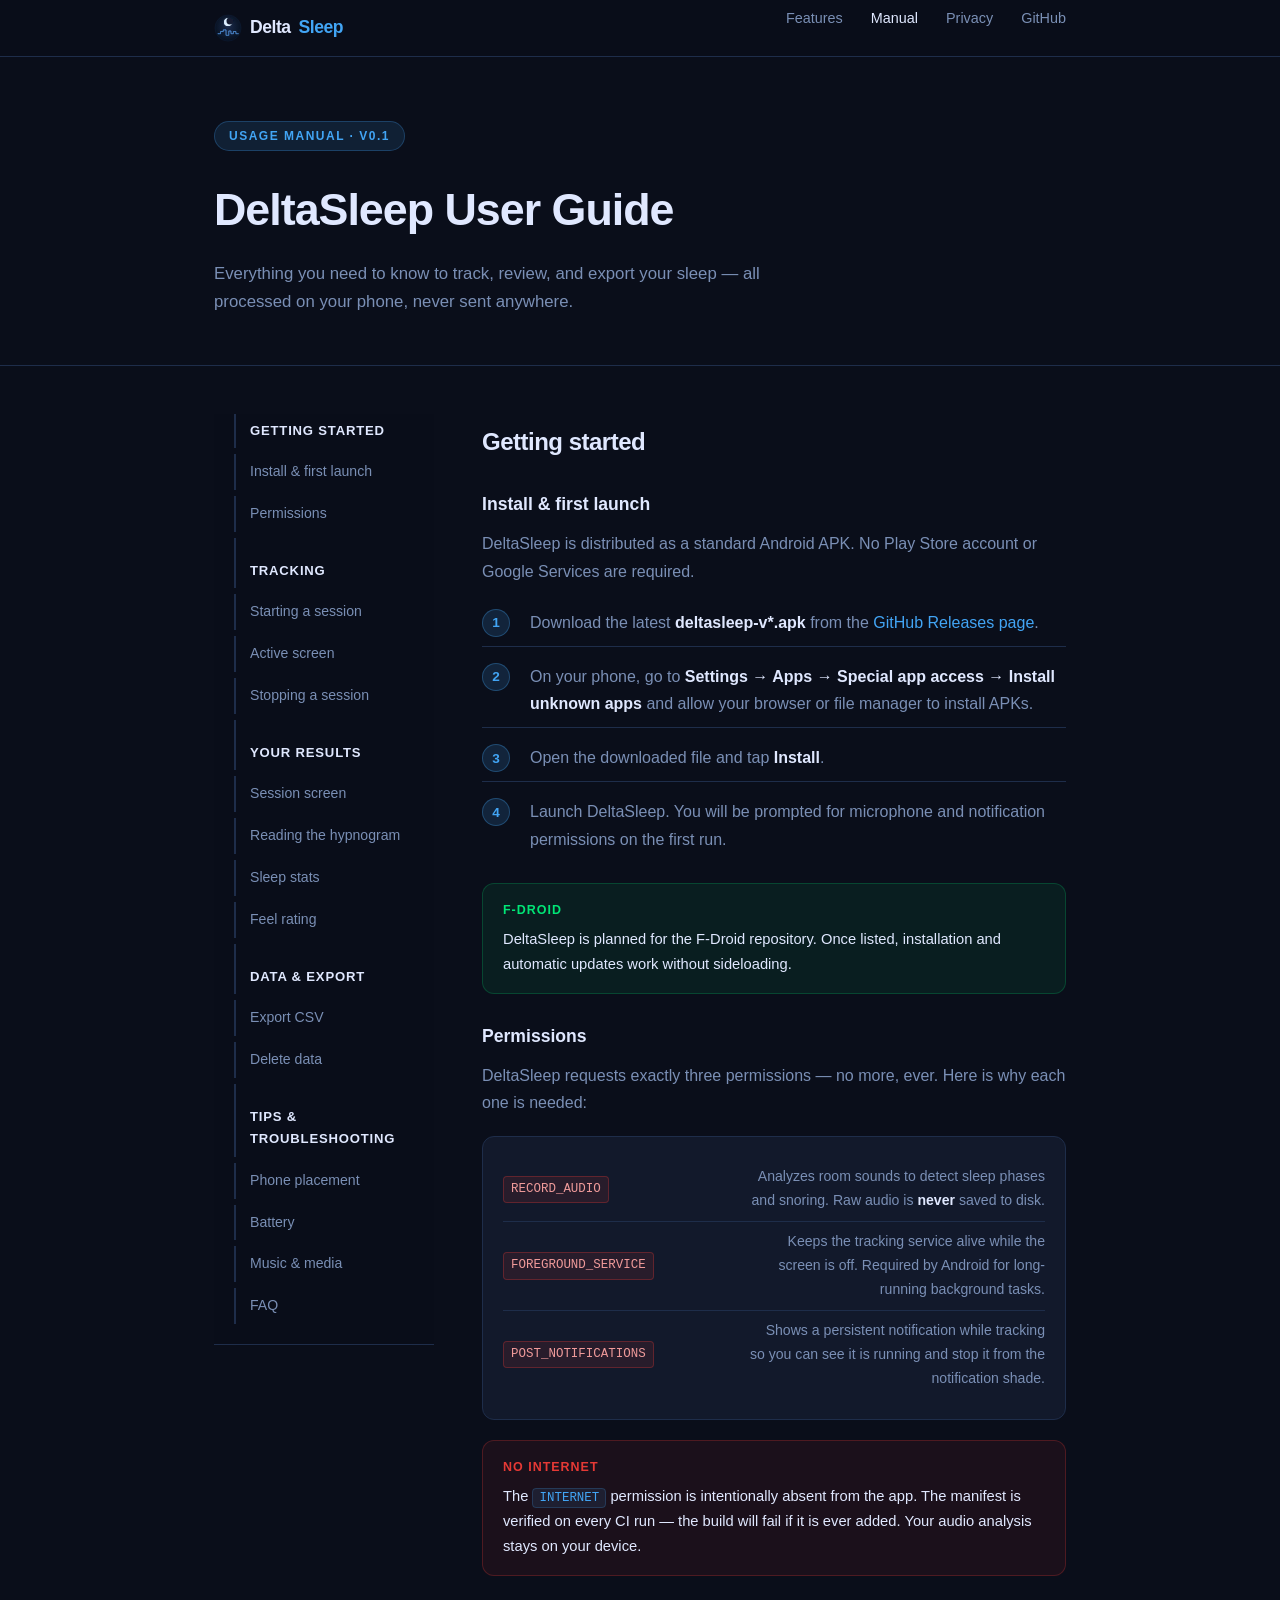
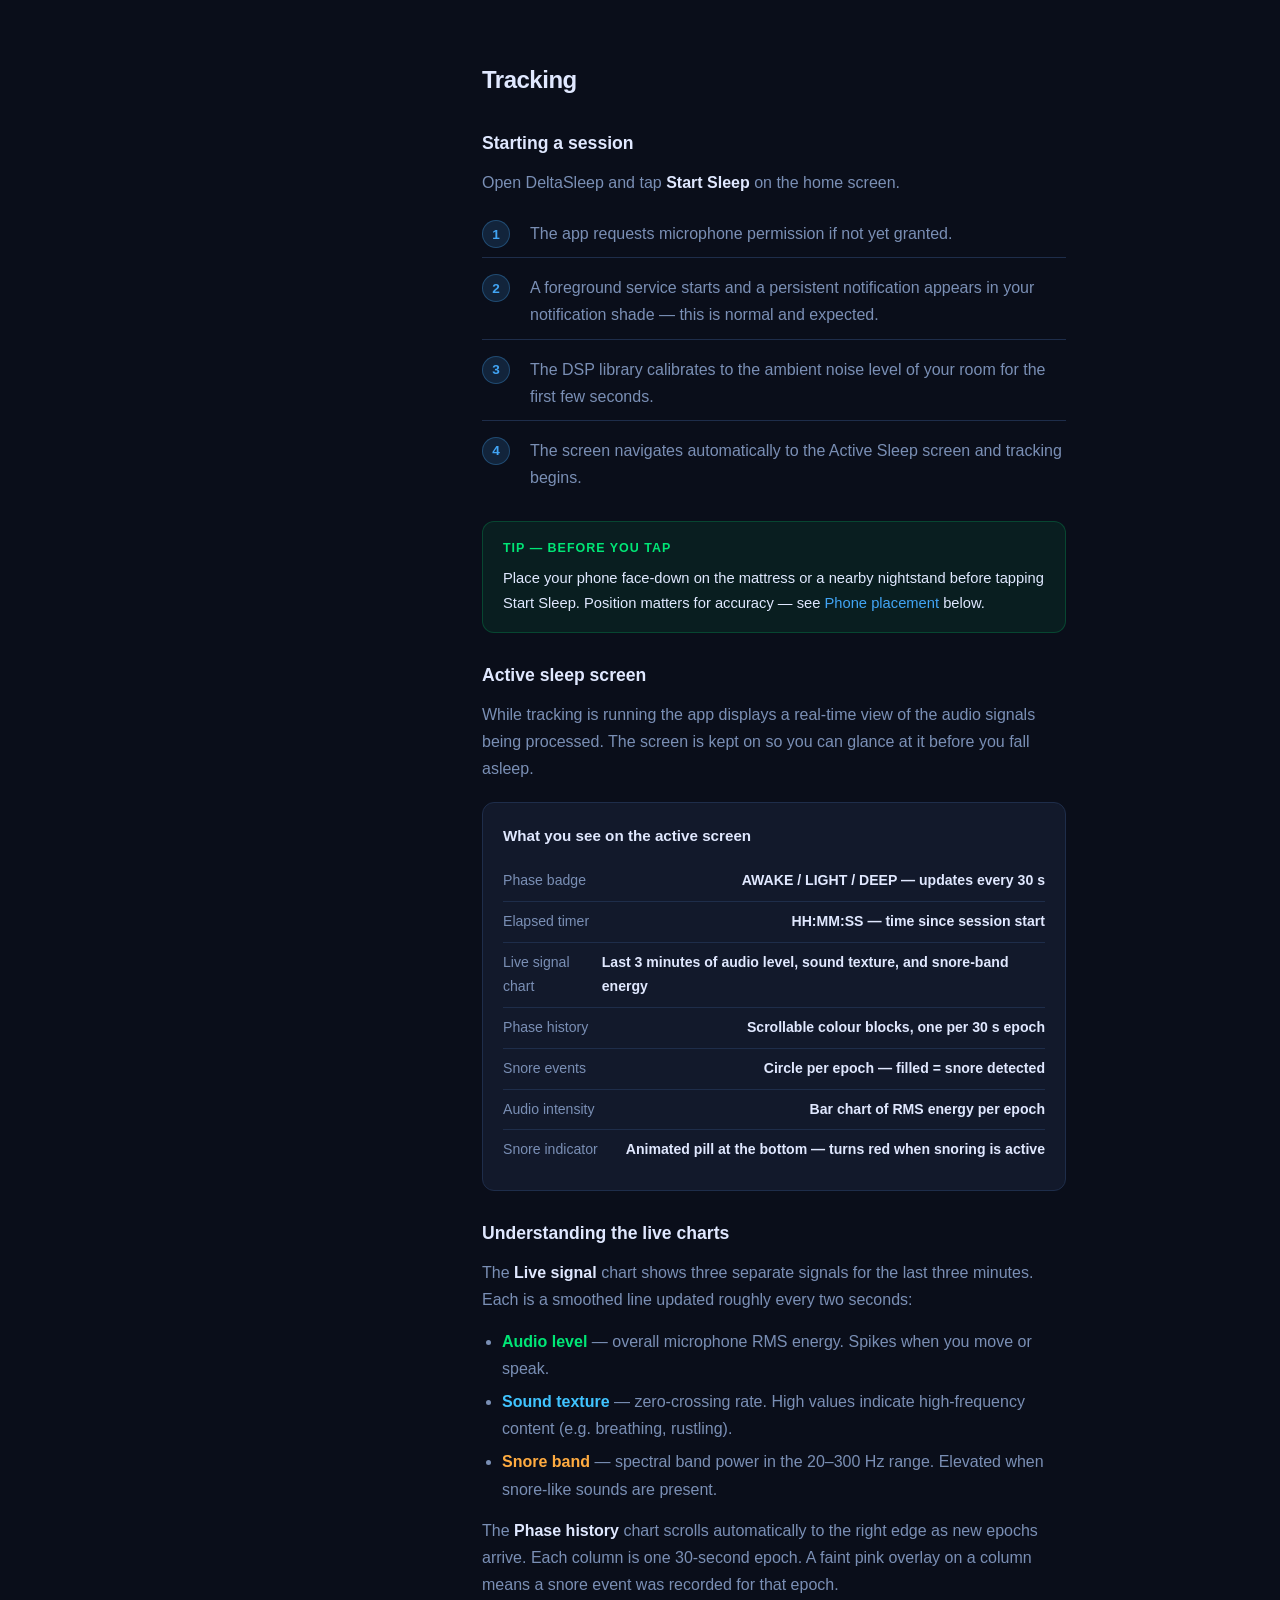
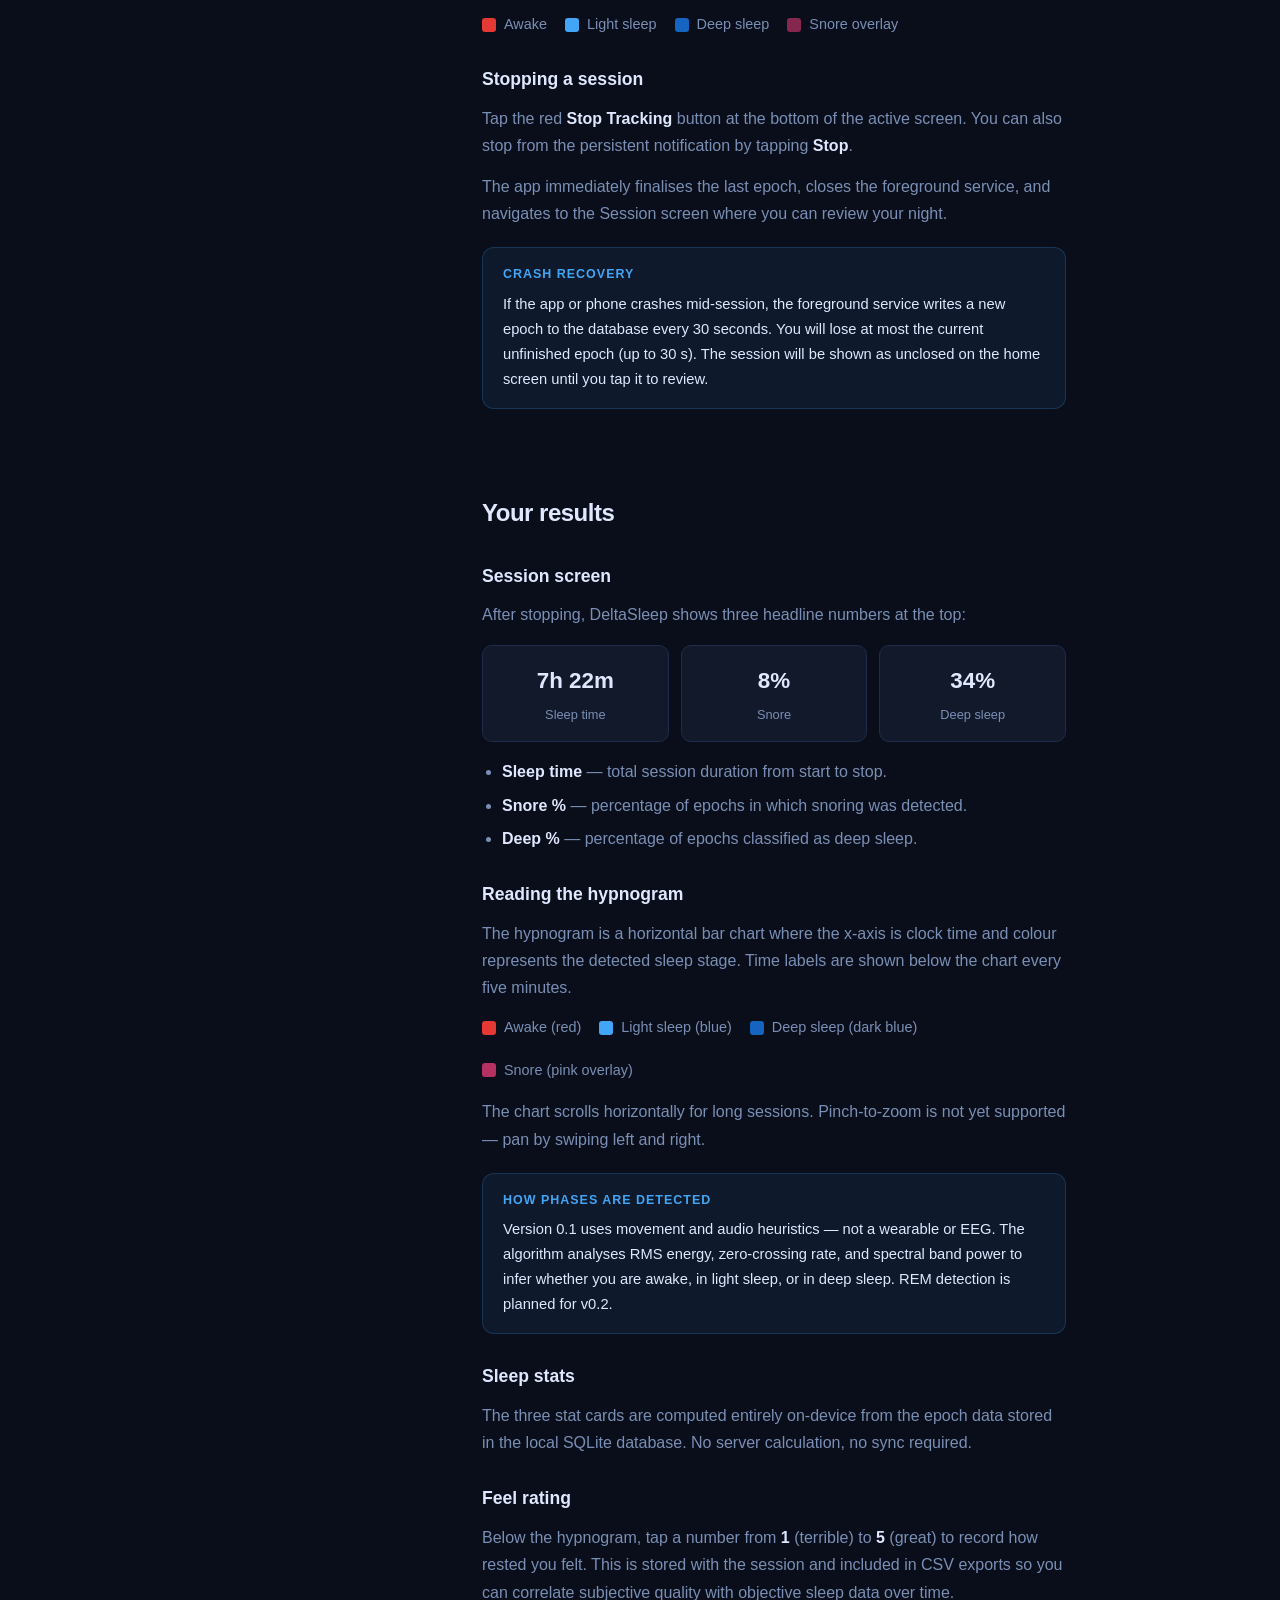
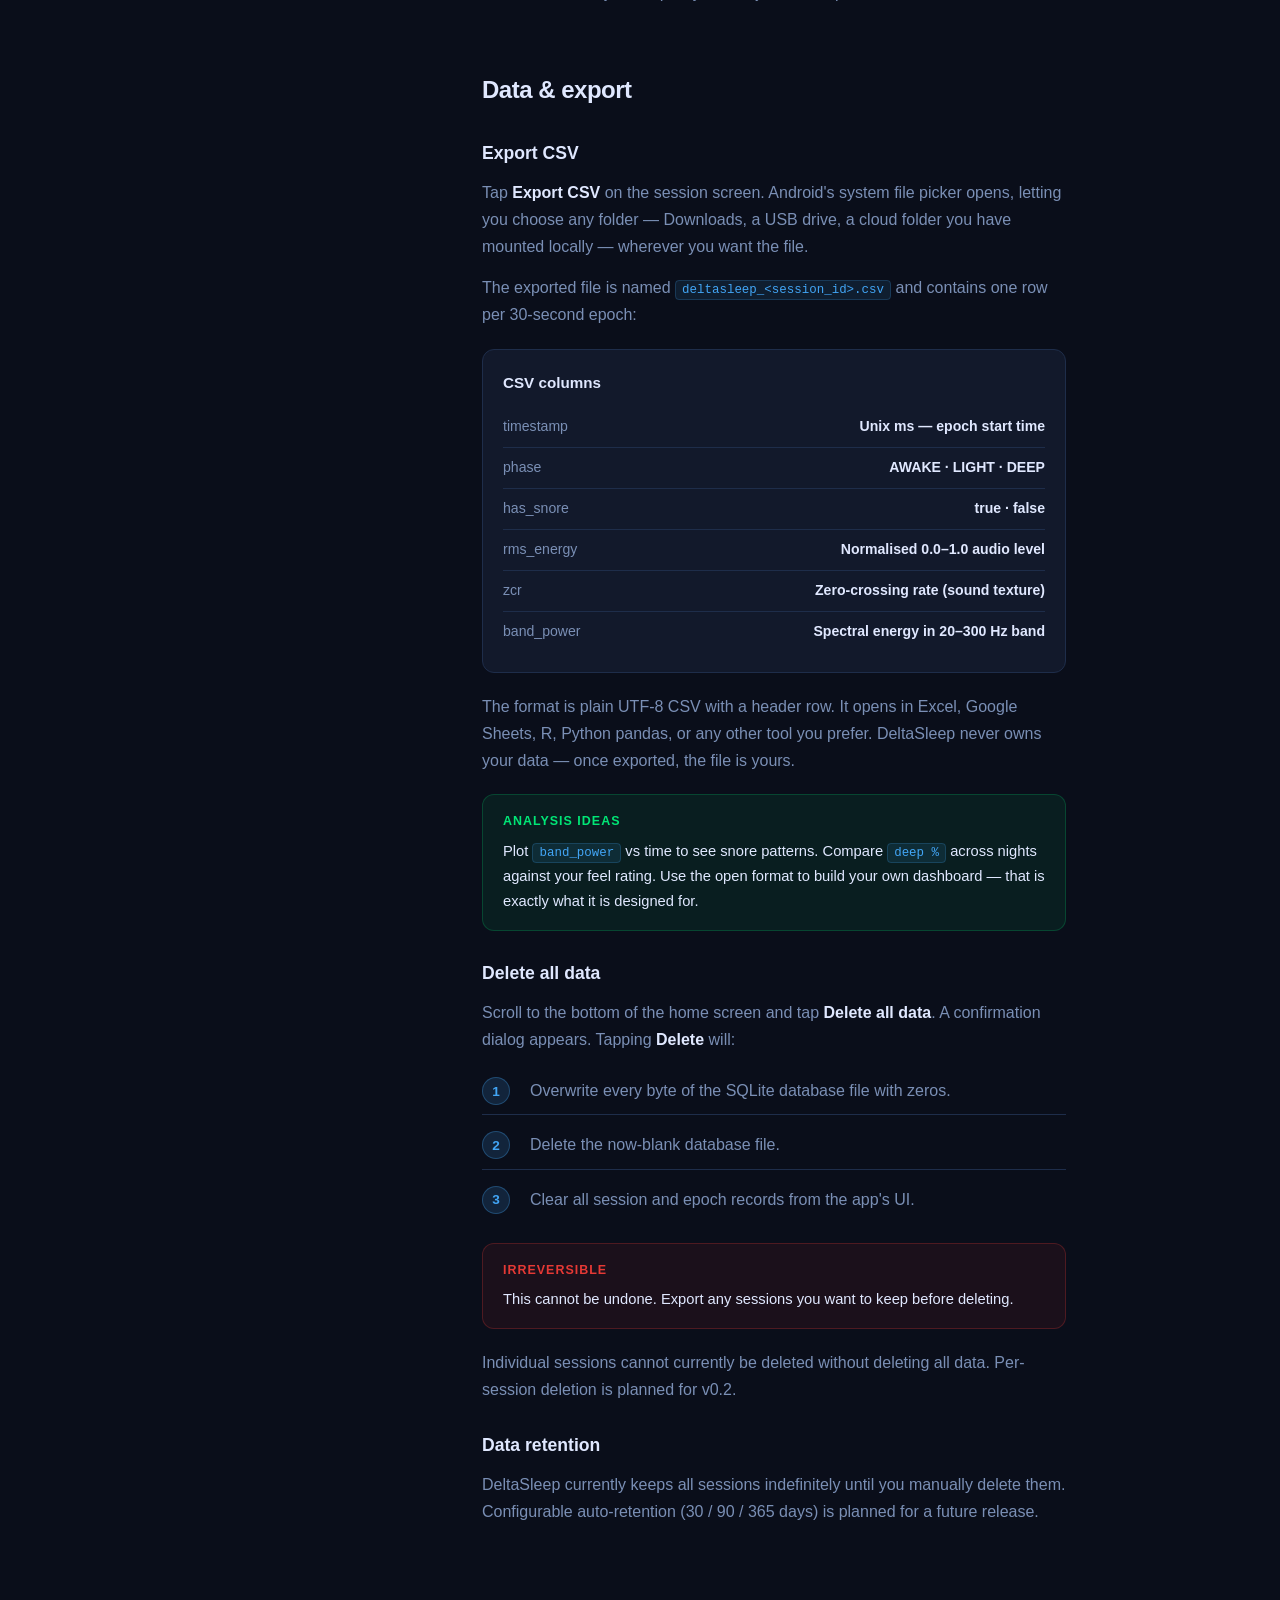
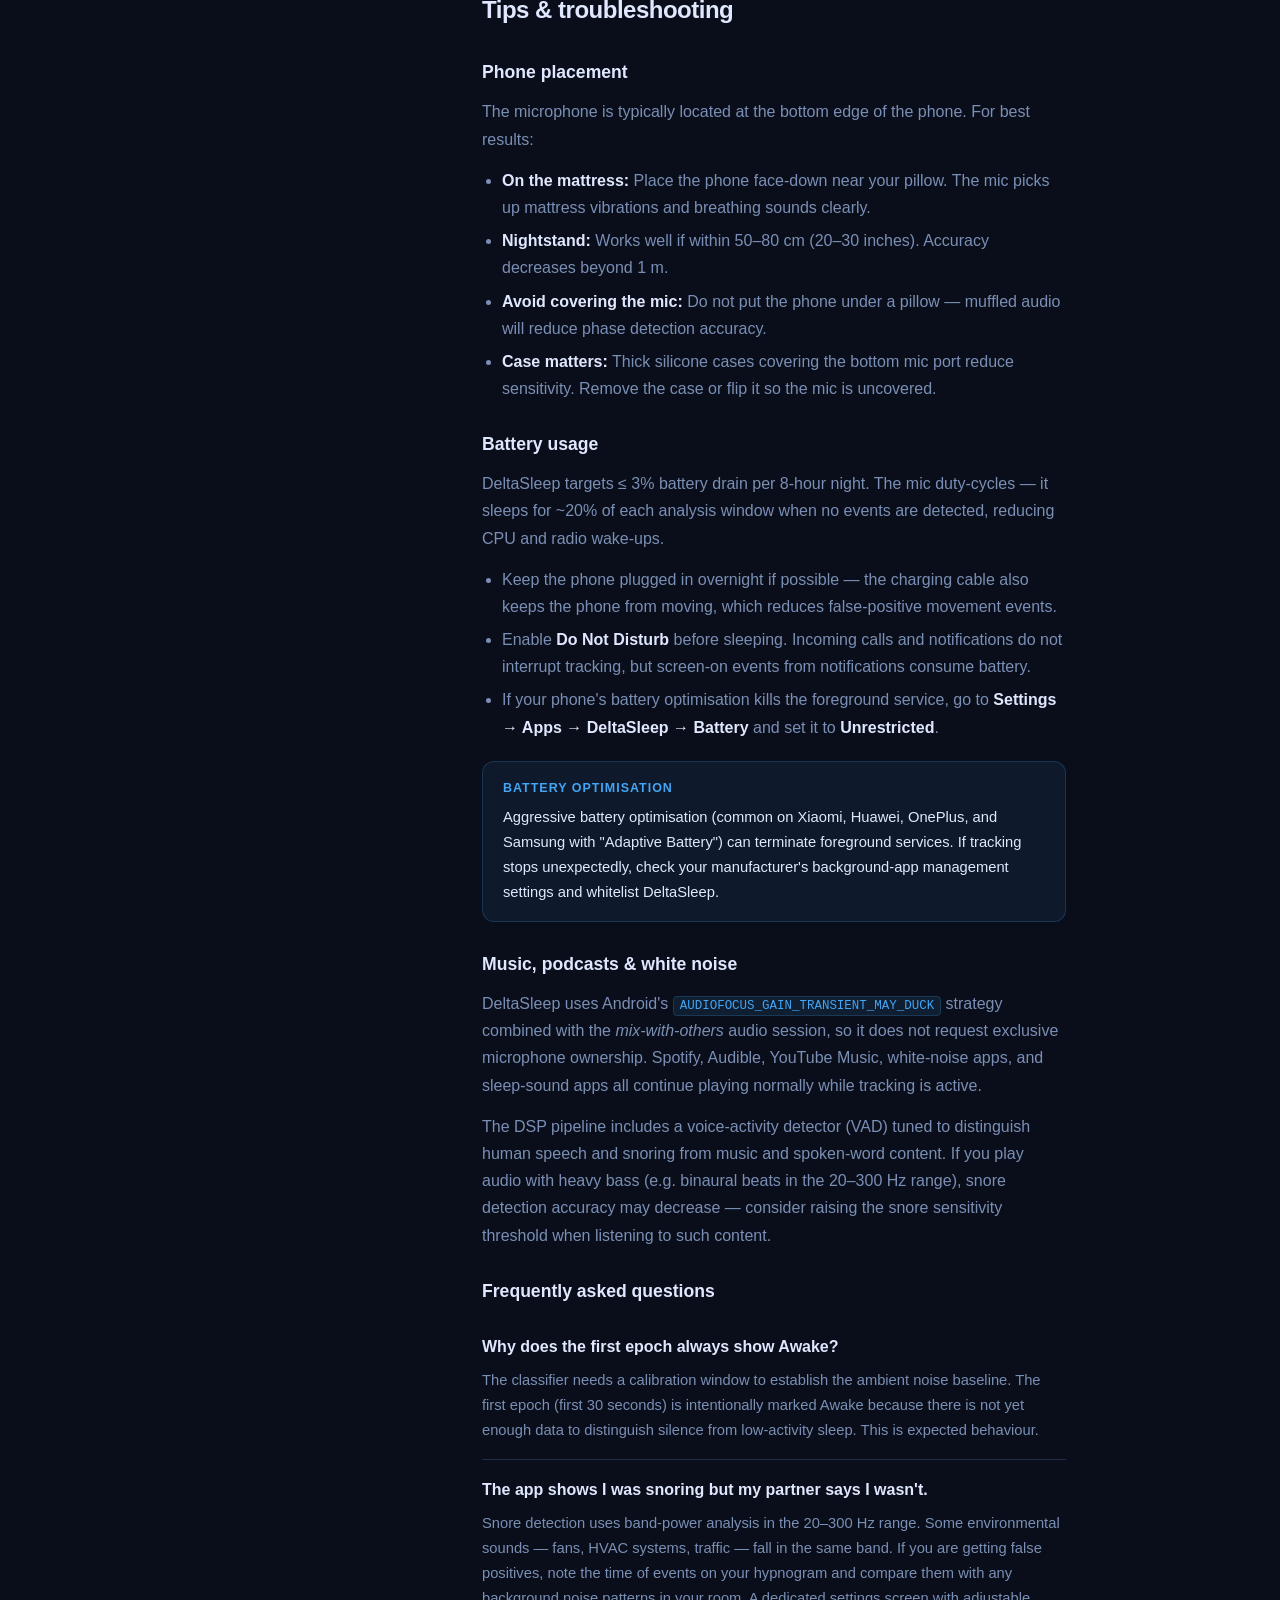
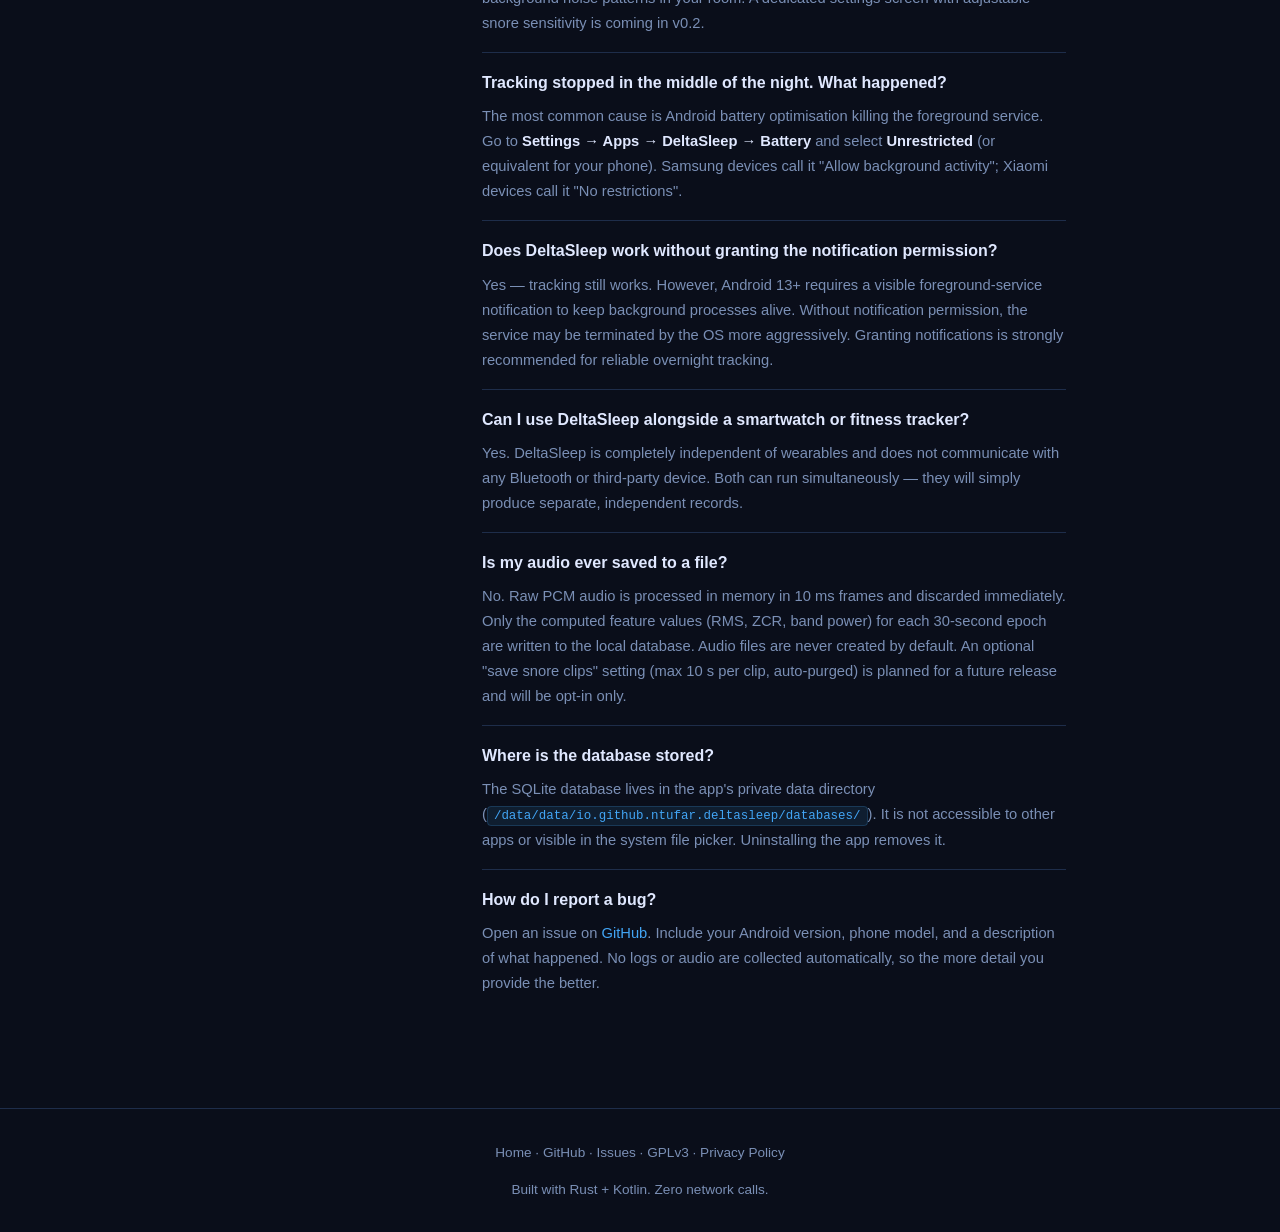
==== web/manual.html @ 489ef27c "chore: bump to v0.1.9 Adds in-app Help screen and web usage manual; also promotes the AGP 16 KB alig" ====
<!DOCTYPE html>
<html lang="en">
<head>
  <meta charset="UTF-8" />
  <meta name="viewport" content="width=device-width, initial-scale=1.0" />
  <meta name="description" content="DeltaSleep usage manual — complete guide to sleep tracking, snore detection, charts, CSV export, and privacy." />
  <title>DeltaSleep — Usage Manual</title>
  <link rel="icon" type="image/svg+xml" href="favicon.svg" />
  <link rel="alternate icon" type="image/png" href="favicon-32.png" sizes="32x32" />
  <link rel="apple-touch-icon" href="apple-touch-icon.png" />
  <style>
    :root {
      --bg:       #0a0e1a;
      --surface:  #12192b;
      --border:   #1e2d4a;
      --primary:  #42a5f5;
      --deep:     #1565c0;
      --awake:    #e53935;
      --rem:      #ab47bc;
      --text:     #e0e8ff;
      --muted:    #7a8fb5;
      --radius:   12px;
    }

    *, *::before, *::after { box-sizing: border-box; margin: 0; padding: 0; }

    body {
      font-family: -apple-system, BlinkMacSystemFont, "Segoe UI", Roboto, sans-serif;
      background: var(--bg);
      color: var(--text);
      line-height: 1.7;
    }

    a { color: var(--primary); text-decoration: none; }
    a:hover { text-decoration: underline; }

    .container { max-width: 900px; margin: 0 auto; padding: 0 24px; }

    /* ── Nav ── */
    nav {
      position: sticky; top: 0; z-index: 10;
      background: rgba(10, 14, 26, 0.88);
      backdrop-filter: blur(12px);
      border-bottom: 1px solid var(--border);
    }
    nav .inner {
      max-width: 900px; margin: 0 auto; padding: 0 24px;
      display: flex; align-items: center; justify-content: space-between;
      height: 56px;
    }
    nav .logo { font-weight: 700; font-size: 1.1rem; color: var(--text); letter-spacing: -.5px; display: flex; align-items: center; gap: 8px; }
    nav .logo img { width: 28px; height: 28px; border-radius: 6px; }
    nav .logo span { color: var(--primary); }
    nav ul { list-style: none; display: flex; gap: 28px; }
    nav ul a { color: var(--muted); font-size: 0.9rem; }
    nav ul a:hover { color: var(--text); text-decoration: none; }

    /* ── Page header ── */
    .page-header {
      padding: 64px 0 48px;
      border-bottom: 1px solid var(--border);
    }
    .page-header .eyebrow {
      display: inline-block;
      font-size: 0.75rem; font-weight: 600; letter-spacing: 1.5px;
      text-transform: uppercase; color: var(--primary);
      background: rgba(66, 165, 245, 0.12);
      border: 1px solid rgba(66, 165, 245, 0.25);
      border-radius: 99px; padding: 4px 14px; margin-bottom: 20px;
    }
    .page-header h1 { font-size: clamp(1.8rem, 5vw, 2.8rem); font-weight: 800; letter-spacing: -1px; margin-bottom: 12px; }
    .page-header p { color: var(--muted); font-size: 1.05rem; max-width: 560px; }

    /* ── Two-column layout ── */
    .layout {
      display: grid;
      grid-template-columns: 220px 1fr;
      gap: 48px;
      padding: 48px 0 96px;
      align-items: start;
    }
    @media (max-width: 720px) {
      .layout { grid-template-columns: 1fr; }
      .sidebar { display: none; }
    }

    /* ── Sidebar TOC ── */
    .sidebar {
      position: sticky; top: 72px;
    }
    .sidebar nav ul { flex-direction: column; gap: 0; }
    .sidebar nav ul li { border-left: 2px solid var(--border); }
    .sidebar nav ul li a {
      display: block; padding: 6px 14px;
      color: var(--muted); font-size: 0.88rem;
      transition: color .15s, border-color .15s;
    }
    .sidebar nav ul li a:hover { color: var(--text); text-decoration: none; }
    .sidebar nav ul li.section-header > a { font-weight: 600; color: var(--text); font-size: 0.82rem; text-transform: uppercase; letter-spacing: .8px; margin-top: 16px; }
    .sidebar nav ul li.section-header:first-child > a { margin-top: 0; }

    /* ── Article ── */
    article section { padding: 0 0 56px; }
    article section:last-child { padding-bottom: 0; }

    h2 {
      font-size: 1.5rem; font-weight: 800; letter-spacing: -.5px;
      margin-bottom: 16px;
      padding-top: 8px;
      display: flex; align-items: center; gap: 10px;
    }
    h2 .anchor { color: var(--muted); font-size: 1rem; font-weight: 400; }

    h3 {
      font-size: 1.1rem; font-weight: 700;
      margin-top: 28px; margin-bottom: 10px;
      color: var(--text);
    }

    p { color: var(--muted); margin-bottom: 14px; }
    p:last-child { margin-bottom: 0; }

    strong { color: var(--text); font-weight: 600; }

    ul, ol { color: var(--muted); padding-left: 20px; margin-bottom: 14px; }
    li { margin-bottom: 6px; }
    li strong { color: var(--text); }

    /* ── Callout boxes ── */
    .callout {
      border-radius: var(--radius); padding: 16px 20px;
      margin: 20px 0; font-size: 0.92rem;
    }
    .callout-info { background: rgba(66,165,245,.08); border: 1px solid rgba(66,165,245,.2); }
    .callout-tip  { background: rgba(0,230,118,.08);  border: 1px solid rgba(0,230,118,.2); }
    .callout-warn { background: rgba(229,57,53,.08);  border: 1px solid rgba(229,57,53,.25); }
    .callout-label { font-weight: 700; font-size: 0.78rem; letter-spacing: 1px; text-transform: uppercase; margin-bottom: 6px; }
    .callout-info  .callout-label { color: var(--primary); }
    .callout-tip   .callout-label { color: #00e676; }
    .callout-warn  .callout-label { color: var(--awake); }

    /* ── Screen mock ── */
    .screen-mock {
      background: var(--surface);
      border: 1px solid var(--border);
      border-radius: var(--radius);
      padding: 20px;
      margin: 20px 0;
      font-size: 0.88rem;
    }
    .screen-mock .screen-title { font-weight: 700; color: var(--text); margin-bottom: 12px; font-size: 0.95rem; }
    .screen-mock .row { display: flex; justify-content: space-between; align-items: center; padding: 8px 0; border-bottom: 1px solid var(--border); }
    .screen-mock .row:last-child { border-bottom: none; }
    .screen-mock .label { color: var(--muted); }
    .screen-mock .value { color: var(--text); font-weight: 600; }

    /* ── Color legend ── */
    .phase-legend { display: flex; gap: 18px; flex-wrap: wrap; margin: 12px 0; }
    .phase-item { display: flex; align-items: center; gap: 8px; font-size: 0.9rem; color: var(--muted); }
    .phase-dot { width: 14px; height: 14px; border-radius: 3px; flex-shrink: 0; }

    /* ── Step list ── */
    .steps { list-style: none; padding: 0; counter-reset: step; }
    .steps li { counter-increment: step; padding: 10px 0 10px 48px; position: relative; border-bottom: 1px solid var(--border); color: var(--muted); }
    .steps li:last-child { border-bottom: none; }
    .steps li::before {
      content: counter(step);
      position: absolute; left: 0; top: 10px;
      width: 28px; height: 28px; border-radius: 50%;
      background: rgba(66,165,245,.15); border: 1px solid rgba(66,165,245,.3);
      color: var(--primary); font-weight: 700; font-size: 0.85rem;
      display: flex; align-items: center; justify-content: center;
    }

    /* ── Permission badge ── */
    .perm-badge {
      display: inline-block;
      font-family: ui-monospace, "Cascadia Code", monospace;
      font-size: 0.78rem;
      background: rgba(229,57,53,.1); border: 1px solid rgba(229,57,53,.3);
      color: #ef9a9a; border-radius: 4px; padding: 2px 7px;
    }

    .code-pill {
      font-family: ui-monospace, "Cascadia Code", monospace;
      font-size: 0.78rem;
      background: rgba(66,165,245,.1); border: 1px solid rgba(66,165,245,.2);
      color: var(--primary); border-radius: 4px; padding: 2px 6px;
    }

    /* ── Stat cards ── */
    .stat-row { display: grid; grid-template-columns: repeat(3, 1fr); gap: 12px; margin: 16px 0; }
    @media (max-width: 500px) { .stat-row { grid-template-columns: 1fr; } }
    .stat-card {
      background: var(--surface); border: 1px solid var(--border); border-radius: 10px;
      padding: 16px; text-align: center;
    }
    .stat-card .sv { font-size: 1.4rem; font-weight: 800; color: var(--text); }
    .stat-card .sl { font-size: 0.8rem; color: var(--muted); margin-top: 4px; }

    /* ── FAQ ── */
    .faq-item { border-bottom: 1px solid var(--border); padding: 16px 0; }
    .faq-item:last-child { border-bottom: none; }
    .faq-q { font-weight: 700; color: var(--text); margin-bottom: 8px; }
    .faq-a { color: var(--muted); font-size: 0.92rem; }

    /* ── Footer ── */
    footer {
      border-top: 1px solid var(--border); padding: 32px 0;
      text-align: center; color: var(--muted); font-size: 0.85rem;
    }
    footer a { color: var(--muted); }
    footer a:hover { color: var(--text); }
  </style>
</head>
<body>

<!-- Nav -->
<nav>
  <div class="inner">
    <a href="index.html" class="logo"><img src="favicon.svg" alt="" aria-hidden="true" />Delta<span>Sleep</span></a>
    <ul>
      <li><a href="index.html#features">Features</a></li>
      <li><a href="manual.html" style="color:var(--text)">Manual</a></li>
      <li><a href="privacy.html">Privacy</a></li>
      <li><a href="https://github.com/ntufar/DeltaSleep">GitHub</a></li>
    </ul>
  </div>
</nav>

<!-- Page header -->
<div class="page-header">
  <div class="container">
    <div class="eyebrow">Usage Manual · v0.1</div>
    <h1>DeltaSleep User Guide</h1>
    <p>Everything you need to know to track, review, and export your sleep — all processed on your phone, never sent anywhere.</p>
  </div>
</div>

<div class="container">
  <div class="layout">

    <!-- Sidebar TOC -->
    <aside class="sidebar">
      <nav>
        <ul>
          <li class="section-header"><a href="#getting-started">Getting started</a></li>
          <li><a href="#install">Install &amp; first launch</a></li>
          <li><a href="#permissions">Permissions</a></li>
          <li class="section-header"><a href="#tracking">Tracking</a></li>
          <li><a href="#start-session">Starting a session</a></li>
          <li><a href="#active-screen">Active screen</a></li>
          <li><a href="#stop-session">Stopping a session</a></li>
          <li class="section-header"><a href="#results">Your results</a></li>
          <li><a href="#session-screen">Session screen</a></li>
          <li><a href="#hypnogram">Reading the hypnogram</a></li>
          <li><a href="#stats">Sleep stats</a></li>
          <li><a href="#feel-rating">Feel rating</a></li>
          <li class="section-header"><a href="#data">Data &amp; export</a></li>
          <li><a href="#export-csv">Export CSV</a></li>
          <li><a href="#delete-data">Delete data</a></li>
          <li class="section-header"><a href="#tips">Tips &amp; troubleshooting</a></li>
          <li><a href="#placement">Phone placement</a></li>
          <li><a href="#battery">Battery</a></li>
          <li><a href="#music">Music &amp; media</a></li>
          <li><a href="#faq">FAQ</a></li>
        </ul>
      </nav>
    </aside>

    <!-- Article -->
    <article>

      <!-- ── Getting Started ── -->
      <section id="getting-started">
        <h2>Getting started</h2>

        <h3 id="install">Install &amp; first launch</h3>
        <p>DeltaSleep is distributed as a standard Android APK. No Play Store account or Google Services are required.</p>
        <ol class="steps">
          <li>Download the latest <strong>deltasleep-v*.apk</strong> from the <a href="https://github.com/ntufar/DeltaSleep/releases">GitHub Releases page</a>.</li>
          <li>On your phone, go to <strong>Settings → Apps → Special app access → Install unknown apps</strong> and allow your browser or file manager to install APKs.</li>
          <li>Open the downloaded file and tap <strong>Install</strong>.</li>
          <li>Launch DeltaSleep. You will be prompted for microphone and notification permissions on the first run.</li>
        </ol>

        <div class="callout callout-tip">
          <div class="callout-label">F-Droid</div>
          DeltaSleep is planned for the F-Droid repository. Once listed, installation and automatic updates work without sideloading.
        </div>

        <h3 id="permissions">Permissions</h3>
        <p>DeltaSleep requests exactly three permissions — no more, ever. Here is why each one is needed:</p>

        <div class="screen-mock">
          <div class="row">
            <span class="label"><span class="perm-badge">RECORD_AUDIO</span></span>
            <span class="value" style="color:var(--muted);font-weight:400;max-width:55%;text-align:right">Analyzes room sounds to detect sleep phases and snoring. Raw audio is <strong>never</strong> saved to disk.</span>
          </div>
          <div class="row">
            <span class="label"><span class="perm-badge">FOREGROUND_SERVICE</span></span>
            <span class="value" style="color:var(--muted);font-weight:400;max-width:55%;text-align:right">Keeps the tracking service alive while the screen is off. Required by Android for long-running background tasks.</span>
          </div>
          <div class="row">
            <span class="label"><span class="perm-badge">POST_NOTIFICATIONS</span></span>
            <span class="value" style="color:var(--muted);font-weight:400;max-width:55%;text-align:right">Shows a persistent notification while tracking so you can see it is running and stop it from the notification shade.</span>
          </div>
        </div>

        <div class="callout callout-warn">
          <div class="callout-label">No Internet</div>
          The <code class="code-pill">INTERNET</code> permission is intentionally absent from the app. The manifest is verified on every CI run — the build will fail if it is ever added. Your audio analysis stays on your device.
        </div>
      </section>

      <!-- ── Tracking ── -->
      <section id="tracking">
        <h2>Tracking</h2>

        <h3 id="start-session">Starting a session</h3>
        <p>Open DeltaSleep and tap <strong>Start Sleep</strong> on the home screen.</p>
        <ol class="steps">
          <li>The app requests microphone permission if not yet granted.</li>
          <li>A foreground service starts and a persistent notification appears in your notification shade — this is normal and expected.</li>
          <li>The DSP library calibrates to the ambient noise level of your room for the first few seconds.</li>
          <li>The screen navigates automatically to the Active Sleep screen and tracking begins.</li>
        </ol>

        <div class="callout callout-tip">
          <div class="callout-label">Tip — before you tap</div>
          Place your phone face-down on the mattress or a nearby nightstand before tapping Start Sleep. Position matters for accuracy — see <a href="#placement">Phone placement</a> below.
        </div>

        <h3 id="active-screen">Active sleep screen</h3>
        <p>While tracking is running the app displays a real-time view of the audio signals being processed. The screen is kept on so you can glance at it before you fall asleep.</p>

        <div class="screen-mock">
          <div class="screen-title">What you see on the active screen</div>
          <div class="row"><span class="label">Phase badge</span><span class="value">AWAKE / LIGHT / DEEP — updates every 30 s</span></div>
          <div class="row"><span class="label">Elapsed timer</span><span class="value">HH:MM:SS — time since session start</span></div>
          <div class="row"><span class="label">Live signal chart</span><span class="value">Last 3 minutes of audio level, sound texture, and snore-band energy</span></div>
          <div class="row"><span class="label">Phase history</span><span class="value">Scrollable colour blocks, one per 30 s epoch</span></div>
          <div class="row"><span class="label">Snore events</span><span class="value">Circle per epoch — filled = snore detected</span></div>
          <div class="row"><span class="label">Audio intensity</span><span class="value">Bar chart of RMS energy per epoch</span></div>
          <div class="row"><span class="label">Snore indicator</span><span class="value">Animated pill at the bottom — turns red when snoring is active</span></div>
        </div>

        <h3>Understanding the live charts</h3>

        <p>The <strong>Live signal</strong> chart shows three separate signals for the last three minutes. Each is a smoothed line updated roughly every two seconds:</p>
        <ul>
          <li><strong style="color:#00e676">Audio level</strong> — overall microphone RMS energy. Spikes when you move or speak.</li>
          <li><strong style="color:#40c4ff">Sound texture</strong> — zero-crossing rate. High values indicate high-frequency content (e.g. breathing, rustling).</li>
          <li><strong style="color:#ffab40">Snore band</strong> — spectral band power in the 20–300 Hz range. Elevated when snore-like sounds are present.</li>
        </ul>

        <p>The <strong>Phase history</strong> chart scrolls automatically to the right edge as new epochs arrive. Each column is one 30-second epoch. A faint pink overlay on a column means a snore event was recorded for that epoch.</p>

        <div class="phase-legend">
          <div class="phase-item"><div class="phase-dot" style="background:#e53935"></div> Awake</div>
          <div class="phase-item"><div class="phase-dot" style="background:#42a5f5"></div> Light sleep</div>
          <div class="phase-item"><div class="phase-dot" style="background:#1565c0"></div> Deep sleep</div>
          <div class="phase-item"><div class="phase-dot" style="background:rgba(255,64,129,.5)"></div> Snore overlay</div>
        </div>

        <h3 id="stop-session">Stopping a session</h3>
        <p>Tap the red <strong>Stop Tracking</strong> button at the bottom of the active screen. You can also stop from the persistent notification by tapping <strong>Stop</strong>.</p>
        <p>The app immediately finalises the last epoch, closes the foreground service, and navigates to the Session screen where you can review your night.</p>

        <div class="callout callout-info">
          <div class="callout-label">Crash recovery</div>
          If the app or phone crashes mid-session, the foreground service writes a new epoch to the database every 30 seconds. You will lose at most the current unfinished epoch (up to 30 s). The session will be shown as unclosed on the home screen until you tap it to review.
        </div>
      </section>

      <!-- ── Results ── -->
      <section id="results">
        <h2>Your results</h2>

        <h3 id="session-screen">Session screen</h3>
        <p>After stopping, DeltaSleep shows three headline numbers at the top:</p>

        <div class="stat-row">
          <div class="stat-card"><div class="sv">7h 22m</div><div class="sl">Sleep time</div></div>
          <div class="stat-card"><div class="sv">8%</div><div class="sl">Snore</div></div>
          <div class="stat-card"><div class="sv">34%</div><div class="sl">Deep sleep</div></div>
        </div>

        <ul>
          <li><strong>Sleep time</strong> — total session duration from start to stop.</li>
          <li><strong>Snore %</strong> — percentage of epochs in which snoring was detected.</li>
          <li><strong>Deep %</strong> — percentage of epochs classified as deep sleep.</li>
        </ul>

        <h3 id="hypnogram">Reading the hypnogram</h3>
        <p>The hypnogram is a horizontal bar chart where the x-axis is clock time and colour represents the detected sleep stage. Time labels are shown below the chart every five minutes.</p>

        <div class="phase-legend" style="margin-bottom:16px">
          <div class="phase-item"><div class="phase-dot" style="background:#e53935"></div> Awake (red)</div>
          <div class="phase-item"><div class="phase-dot" style="background:#42a5f5"></div> Light sleep (blue)</div>
          <div class="phase-item"><div class="phase-dot" style="background:#1565c0"></div> Deep sleep (dark blue)</div>
          <div class="phase-item"><div class="phase-dot" style="background:rgba(255,64,129,.7)"></div> Snore (pink overlay)</div>
        </div>

        <p>The chart scrolls horizontally for long sessions. Pinch-to-zoom is not yet supported — pan by swiping left and right.</p>

        <div class="callout callout-info">
          <div class="callout-label">How phases are detected</div>
          Version 0.1 uses movement and audio heuristics — not a wearable or EEG. The algorithm analyses RMS energy, zero-crossing rate, and spectral band power to infer whether you are awake, in light sleep, or in deep sleep. REM detection is planned for v0.2.
        </div>

        <h3 id="stats">Sleep stats</h3>
        <p>The three stat cards are computed entirely on-device from the epoch data stored in the local SQLite database. No server calculation, no sync required.</p>

        <h3 id="feel-rating">Feel rating</h3>
        <p>Below the hypnogram, tap a number from <strong>1</strong> (terrible) to <strong>5</strong> (great) to record how rested you felt. This is stored with the session and included in CSV exports so you can correlate subjective quality with objective sleep data over time.</p>
      </section>

      <!-- ── Data & Export ── -->
      <section id="data">
        <h2>Data &amp; export</h2>

        <h3 id="export-csv">Export CSV</h3>
        <p>Tap <strong>Export CSV</strong> on the session screen. Android's system file picker opens, letting you choose any folder — Downloads, a USB drive, a cloud folder you have mounted locally — wherever you want the file.</p>

        <p>The exported file is named <code class="code-pill">deltasleep_&lt;session_id&gt;.csv</code> and contains one row per 30-second epoch:</p>

        <div class="screen-mock">
          <div class="screen-title">CSV columns</div>
          <div class="row"><span class="label">timestamp</span><span class="value">Unix ms — epoch start time</span></div>
          <div class="row"><span class="label">phase</span><span class="value">AWAKE · LIGHT · DEEP</span></div>
          <div class="row"><span class="label">has_snore</span><span class="value">true · false</span></div>
          <div class="row"><span class="label">rms_energy</span><span class="value">Normalised 0.0–1.0 audio level</span></div>
          <div class="row"><span class="label">zcr</span><span class="value">Zero-crossing rate (sound texture)</span></div>
          <div class="row"><span class="label">band_power</span><span class="value">Spectral energy in 20–300 Hz band</span></div>
        </div>

        <p>The format is plain UTF-8 CSV with a header row. It opens in Excel, Google Sheets, R, Python pandas, or any other tool you prefer. DeltaSleep never owns your data — once exported, the file is yours.</p>

        <div class="callout callout-tip">
          <div class="callout-label">Analysis ideas</div>
          Plot <code class="code-pill">band_power</code> vs time to see snore patterns. Compare <code class="code-pill">deep %</code> across nights against your feel rating. Use the open format to build your own dashboard — that is exactly what it is designed for.
        </div>

        <h3 id="delete-data">Delete all data</h3>
        <p>Scroll to the bottom of the home screen and tap <strong>Delete all data</strong>. A confirmation dialog appears. Tapping <strong>Delete</strong> will:</p>
        <ol class="steps">
          <li>Overwrite every byte of the SQLite database file with zeros.</li>
          <li>Delete the now-blank database file.</li>
          <li>Clear all session and epoch records from the app's UI.</li>
        </ol>
        <div class="callout callout-warn">
          <div class="callout-label">Irreversible</div>
          This cannot be undone. Export any sessions you want to keep before deleting.
        </div>

        <p>Individual sessions cannot currently be deleted without deleting all data. Per-session deletion is planned for v0.2.</p>

        <h3>Data retention</h3>
        <p>DeltaSleep currently keeps all sessions indefinitely until you manually delete them. Configurable auto-retention (30 / 90 / 365 days) is planned for a future release.</p>
      </section>

      <!-- ── Tips & Troubleshooting ── -->
      <section id="tips">
        <h2>Tips &amp; troubleshooting</h2>

        <h3 id="placement">Phone placement</h3>
        <p>The microphone is typically located at the bottom edge of the phone. For best results:</p>
        <ul>
          <li><strong>On the mattress:</strong> Place the phone face-down near your pillow. The mic picks up mattress vibrations and breathing sounds clearly.</li>
          <li><strong>Nightstand:</strong> Works well if within 50–80 cm (20–30 inches). Accuracy decreases beyond 1 m.</li>
          <li><strong>Avoid covering the mic:</strong> Do not put the phone under a pillow — muffled audio will reduce phase detection accuracy.</li>
          <li><strong>Case matters:</strong> Thick silicone cases covering the bottom mic port reduce sensitivity. Remove the case or flip it so the mic is uncovered.</li>
        </ul>

        <h3 id="battery">Battery usage</h3>
        <p>DeltaSleep targets ≤ 3% battery drain per 8-hour night. The mic duty-cycles — it sleeps for ~20% of each analysis window when no events are detected, reducing CPU and radio wake-ups.</p>
        <ul>
          <li>Keep the phone plugged in overnight if possible — the charging cable also keeps the phone from moving, which reduces false-positive movement events.</li>
          <li>Enable <strong>Do Not Disturb</strong> before sleeping. Incoming calls and notifications do not interrupt tracking, but screen-on events from notifications consume battery.</li>
          <li>If your phone's battery optimisation kills the foreground service, go to <strong>Settings → Apps → DeltaSleep → Battery</strong> and set it to <strong>Unrestricted</strong>.</li>
        </ul>

        <div class="callout callout-info">
          <div class="callout-label">Battery optimisation</div>
          Aggressive battery optimisation (common on Xiaomi, Huawei, OnePlus, and Samsung with "Adaptive Battery") can terminate foreground services. If tracking stops unexpectedly, check your manufacturer's background-app management settings and whitelist DeltaSleep.
        </div>

        <h3 id="music">Music, podcasts &amp; white noise</h3>
        <p>DeltaSleep uses Android's <code class="code-pill">AUDIOFOCUS_GAIN_TRANSIENT_MAY_DUCK</code> strategy combined with the <em>mix-with-others</em> audio session, so it does not request exclusive microphone ownership. Spotify, Audible, YouTube Music, white-noise apps, and sleep-sound apps all continue playing normally while tracking is active.</p>
        <p>The DSP pipeline includes a voice-activity detector (VAD) tuned to distinguish human speech and snoring from music and spoken-word content. If you play audio with heavy bass (e.g. binaural beats in the 20–300 Hz range), snore detection accuracy may decrease — consider raising the snore sensitivity threshold when listening to such content.</p>

        <h3 id="faq">Frequently asked questions</h3>

        <div class="faq-item">
          <div class="faq-q">Why does the first epoch always show Awake?</div>
          <div class="faq-a">The classifier needs a calibration window to establish the ambient noise baseline. The first epoch (first 30 seconds) is intentionally marked Awake because there is not yet enough data to distinguish silence from low-activity sleep. This is expected behaviour.</div>
        </div>

        <div class="faq-item">
          <div class="faq-q">The app shows I was snoring but my partner says I wasn't.</div>
          <div class="faq-a">Snore detection uses band-power analysis in the 20–300 Hz range. Some environmental sounds — fans, HVAC systems, traffic — fall in the same band. If you are getting false positives, note the time of events on your hypnogram and compare them with any background noise patterns in your room. A dedicated settings screen with adjustable snore sensitivity is coming in v0.2.</div>
        </div>

        <div class="faq-item">
          <div class="faq-q">Tracking stopped in the middle of the night. What happened?</div>
          <div class="faq-a">The most common cause is Android battery optimisation killing the foreground service. Go to <strong>Settings → Apps → DeltaSleep → Battery</strong> and select <strong>Unrestricted</strong> (or equivalent for your phone). Samsung devices call it "Allow background activity"; Xiaomi devices call it "No restrictions".</div>
        </div>

        <div class="faq-item">
          <div class="faq-q">Does DeltaSleep work without granting the notification permission?</div>
          <div class="faq-a">Yes — tracking still works. However, Android 13+ requires a visible foreground-service notification to keep background processes alive. Without notification permission, the service may be terminated by the OS more aggressively. Granting notifications is strongly recommended for reliable overnight tracking.</div>
        </div>

        <div class="faq-item">
          <div class="faq-q">Can I use DeltaSleep alongside a smartwatch or fitness tracker?</div>
          <div class="faq-a">Yes. DeltaSleep is completely independent of wearables and does not communicate with any Bluetooth or third-party device. Both can run simultaneously — they will simply produce separate, independent records.</div>
        </div>

        <div class="faq-item">
          <div class="faq-q">Is my audio ever saved to a file?</div>
          <div class="faq-a">No. Raw PCM audio is processed in memory in 10 ms frames and discarded immediately. Only the computed feature values (RMS, ZCR, band power) for each 30-second epoch are written to the local database. Audio files are never created by default. An optional "save snore clips" setting (max 10 s per clip, auto-purged) is planned for a future release and will be opt-in only.</div>
        </div>

        <div class="faq-item">
          <div class="faq-q">Where is the database stored?</div>
          <div class="faq-a">The SQLite database lives in the app's private data directory (<code class="code-pill">/data/data/io.github.ntufar.deltasleep/databases/</code>). It is not accessible to other apps or visible in the system file picker. Uninstalling the app removes it.</div>
        </div>

        <div class="faq-item">
          <div class="faq-q">How do I report a bug?</div>
          <div class="faq-a">Open an issue on <a href="https://github.com/ntufar/DeltaSleep/issues">GitHub</a>. Include your Android version, phone model, and a description of what happened. No logs or audio are collected automatically, so the more detail you provide the better.</div>
        </div>
      </section>

    </article>
  </div>
</div>

<!-- Footer -->
<footer>
  <div class="container">
    <p>
      <a href="index.html">Home</a> ·
      <a href="https://github.com/ntufar/DeltaSleep">GitHub</a> ·
      <a href="https://github.com/ntufar/DeltaSleep/issues">Issues</a> ·
      <a href="https://github.com/ntufar/DeltaSleep/blob/main/LICENSE">GPLv3</a> ·
      <a href="privacy.html">Privacy Policy</a>
    </p>
    <p style="margin-top:8px">Built with Rust + Kotlin. Zero network calls.</p>
  </div>
</footer>

</body>
</html>
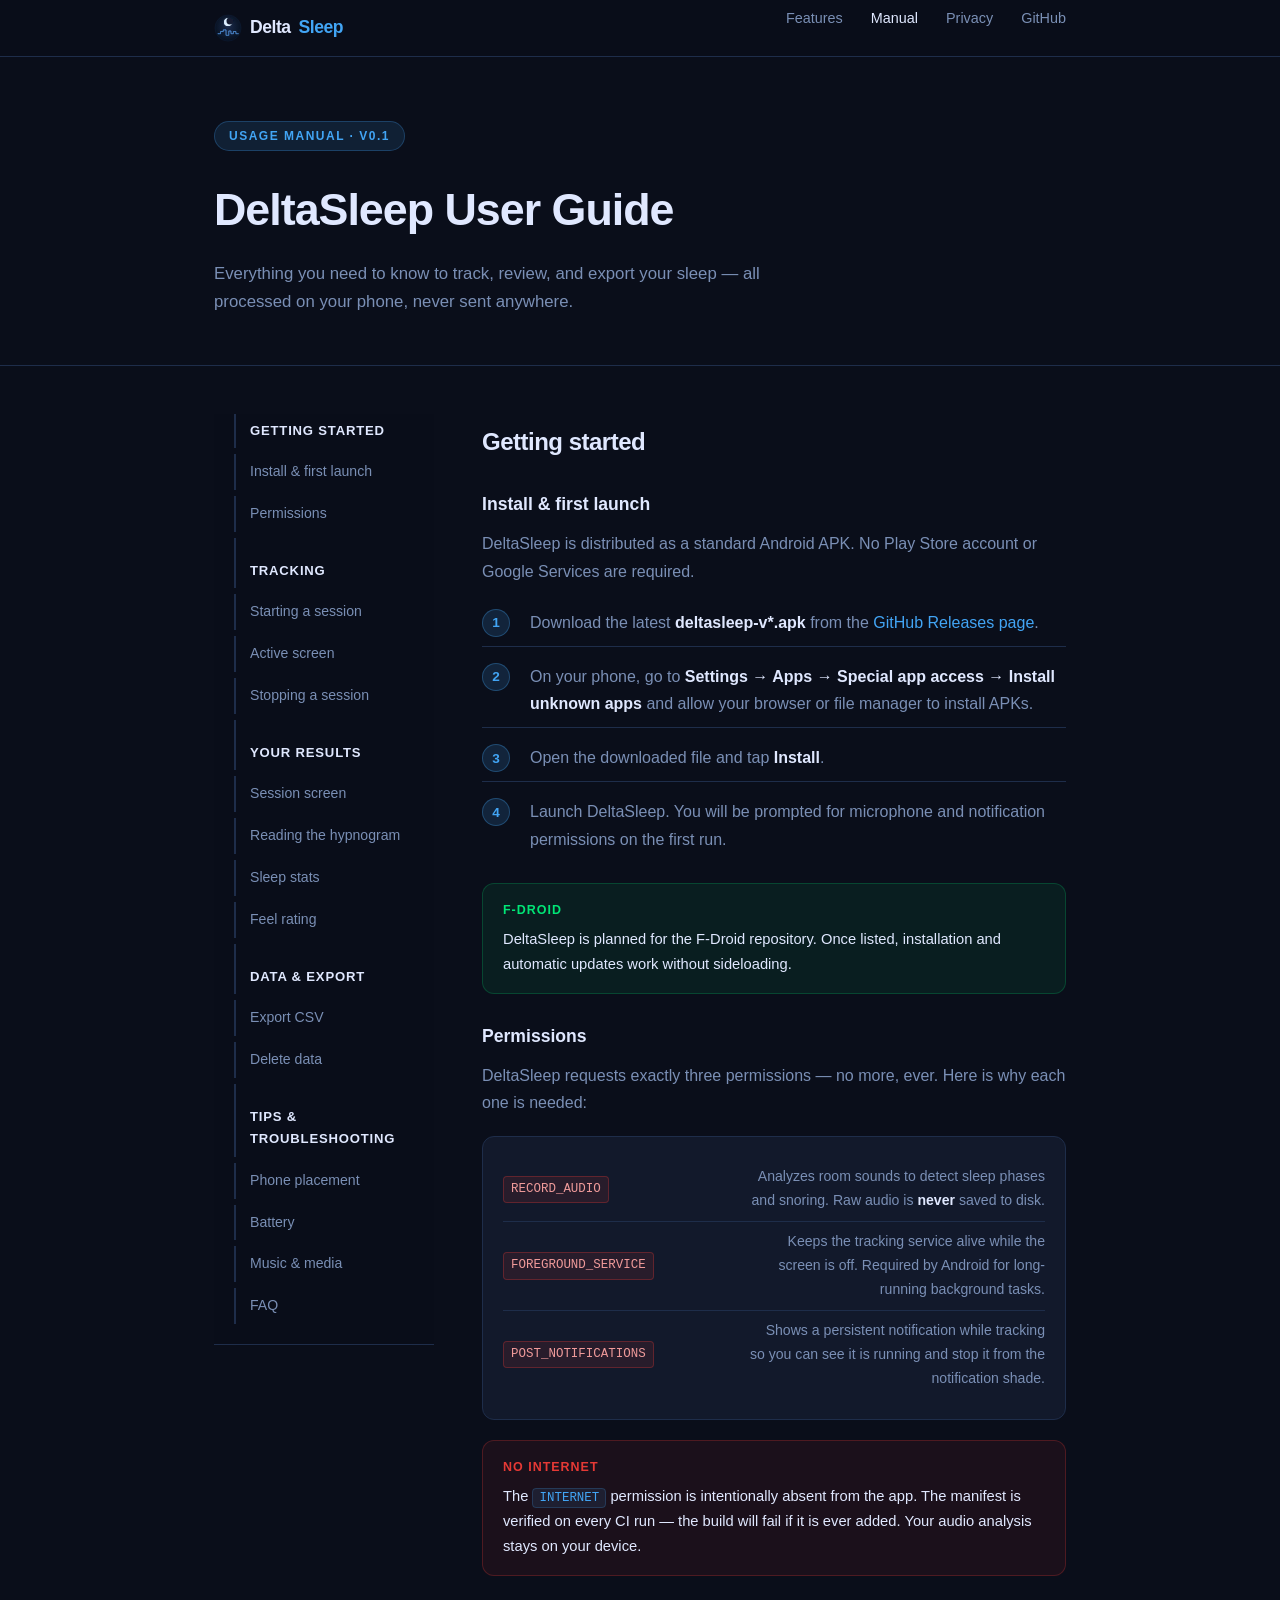
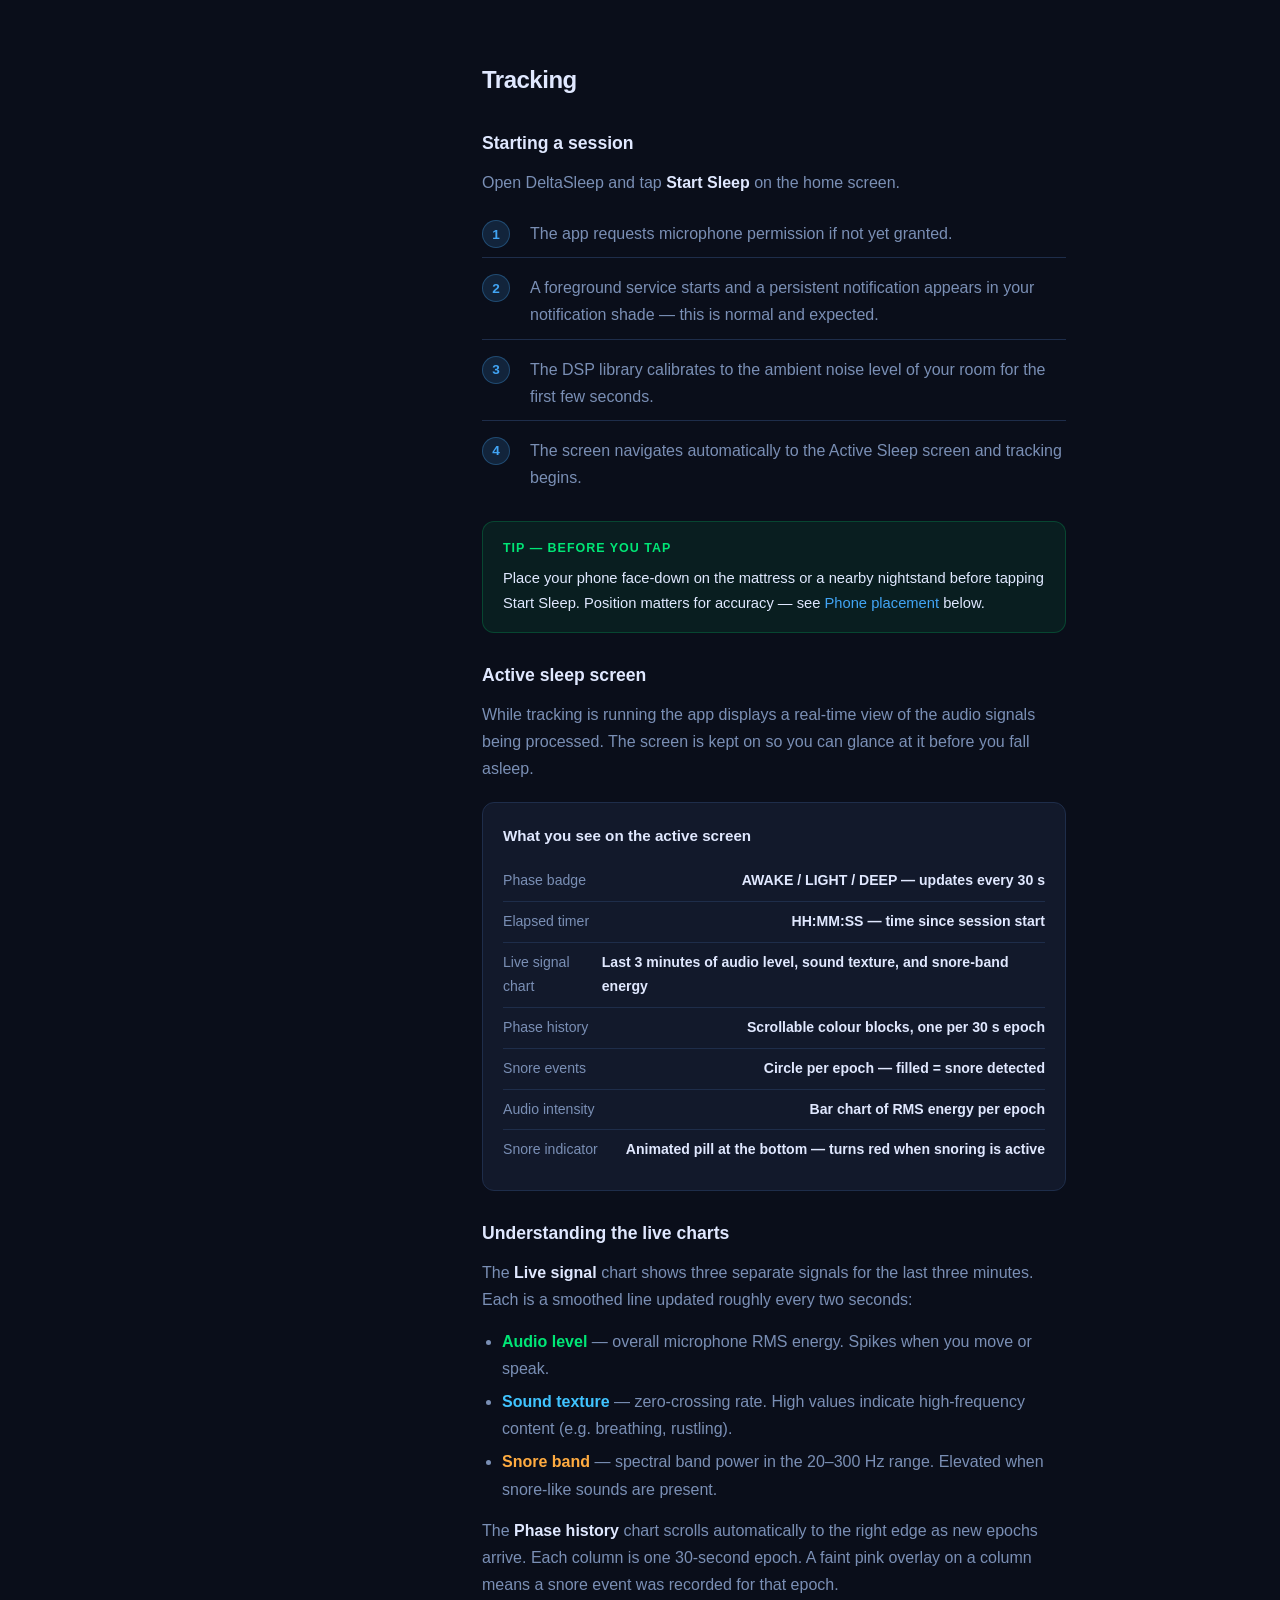
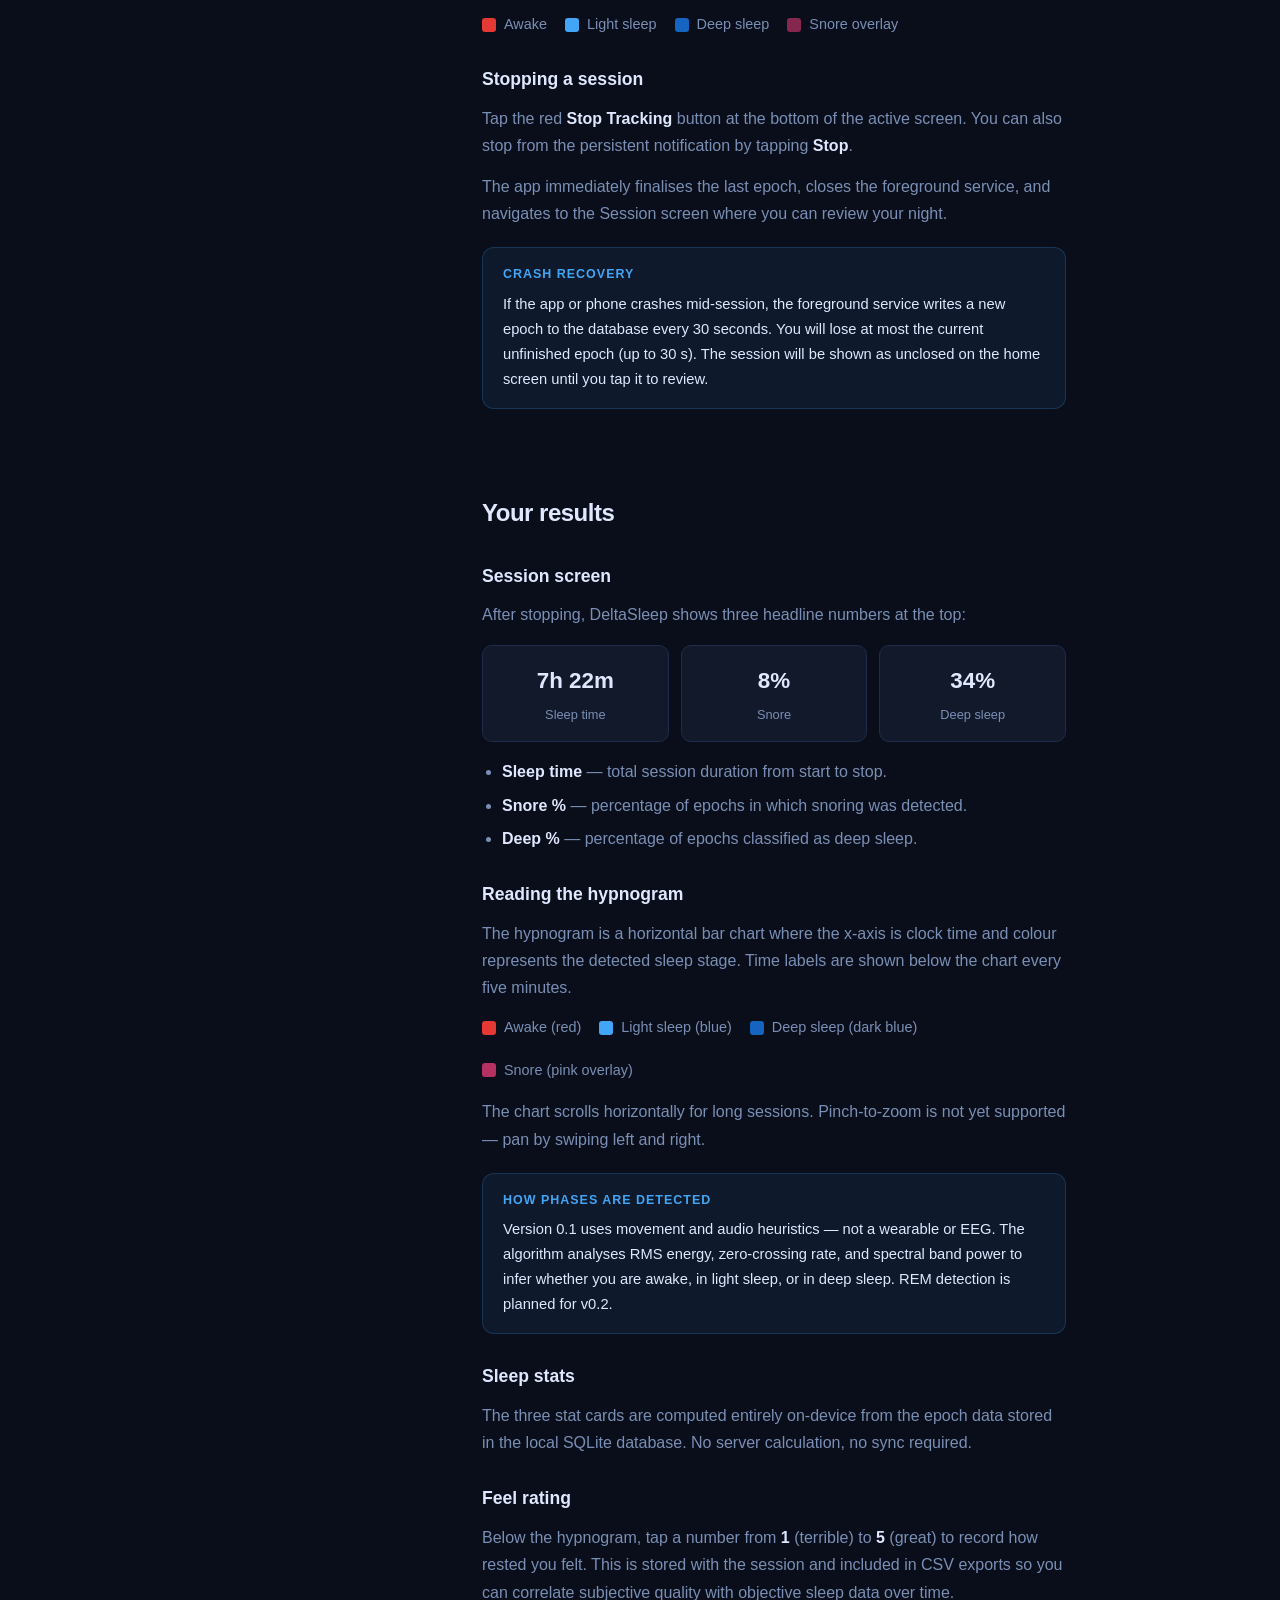
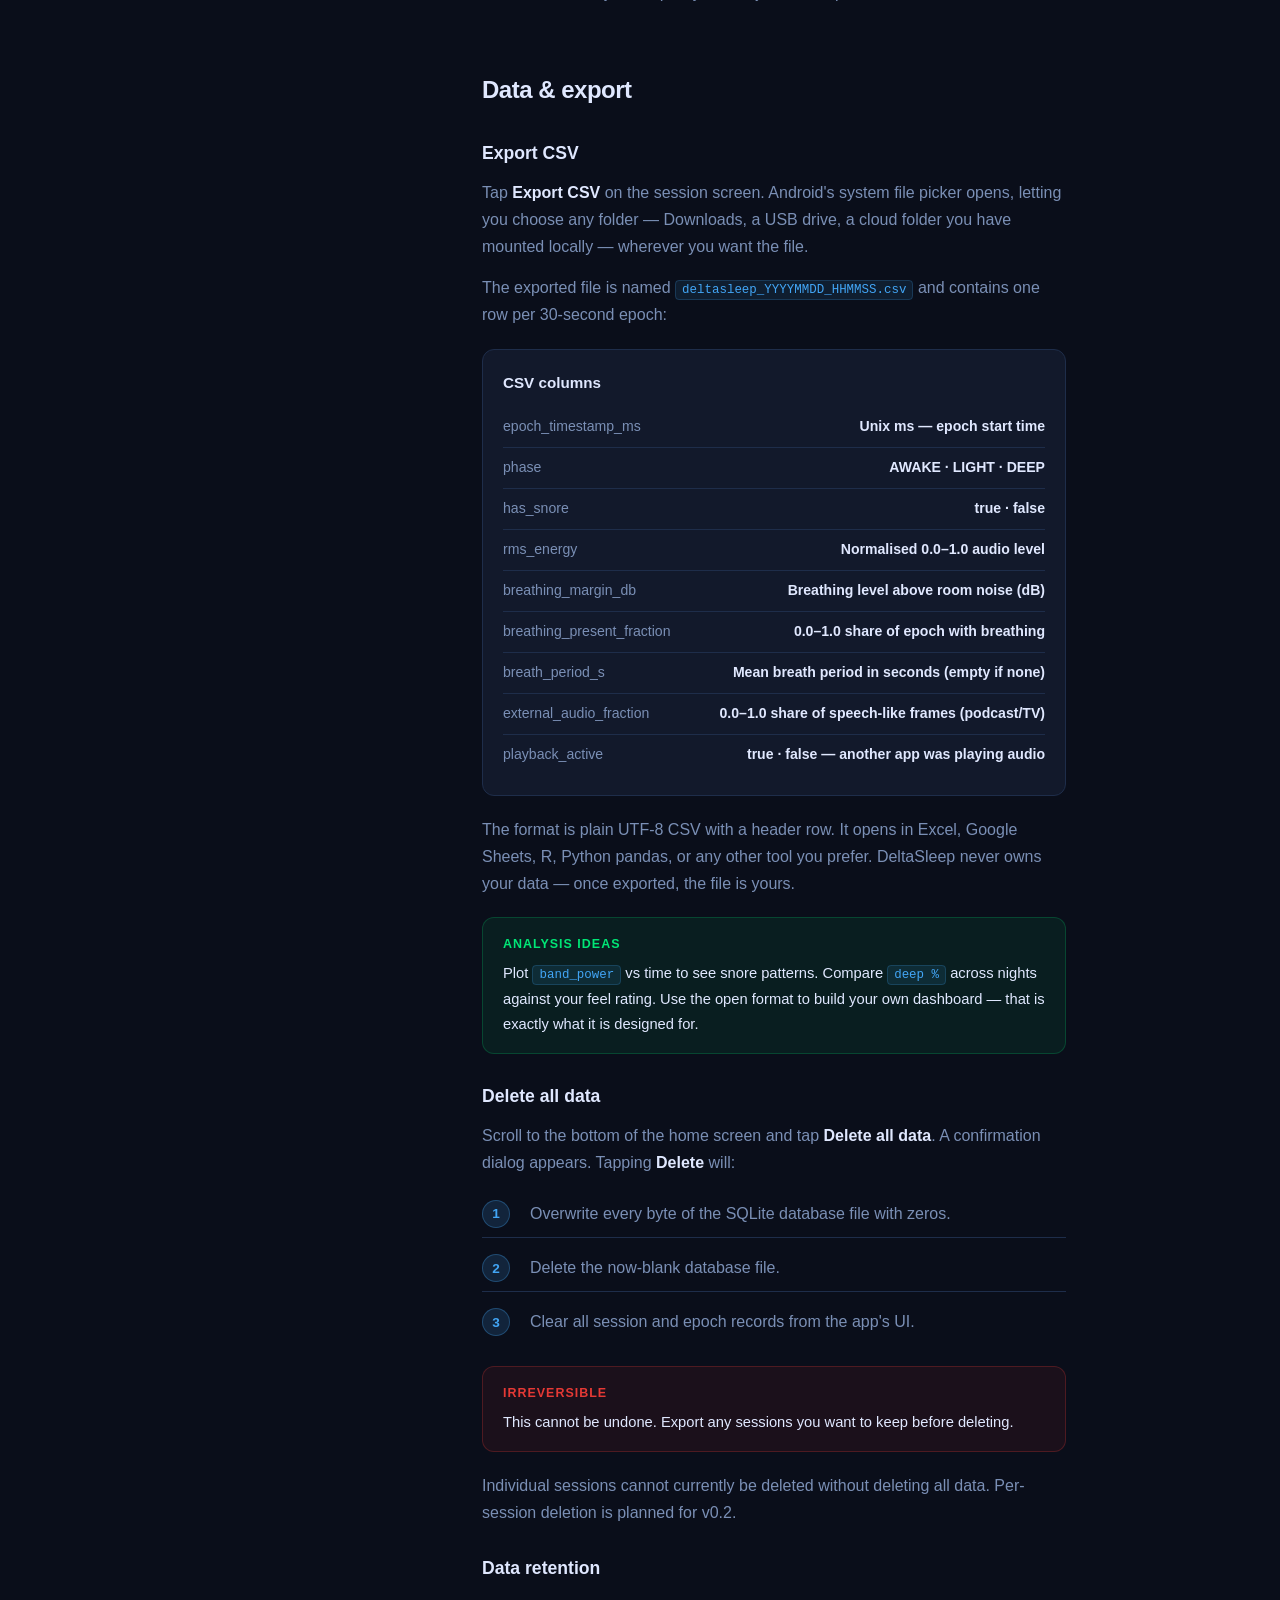
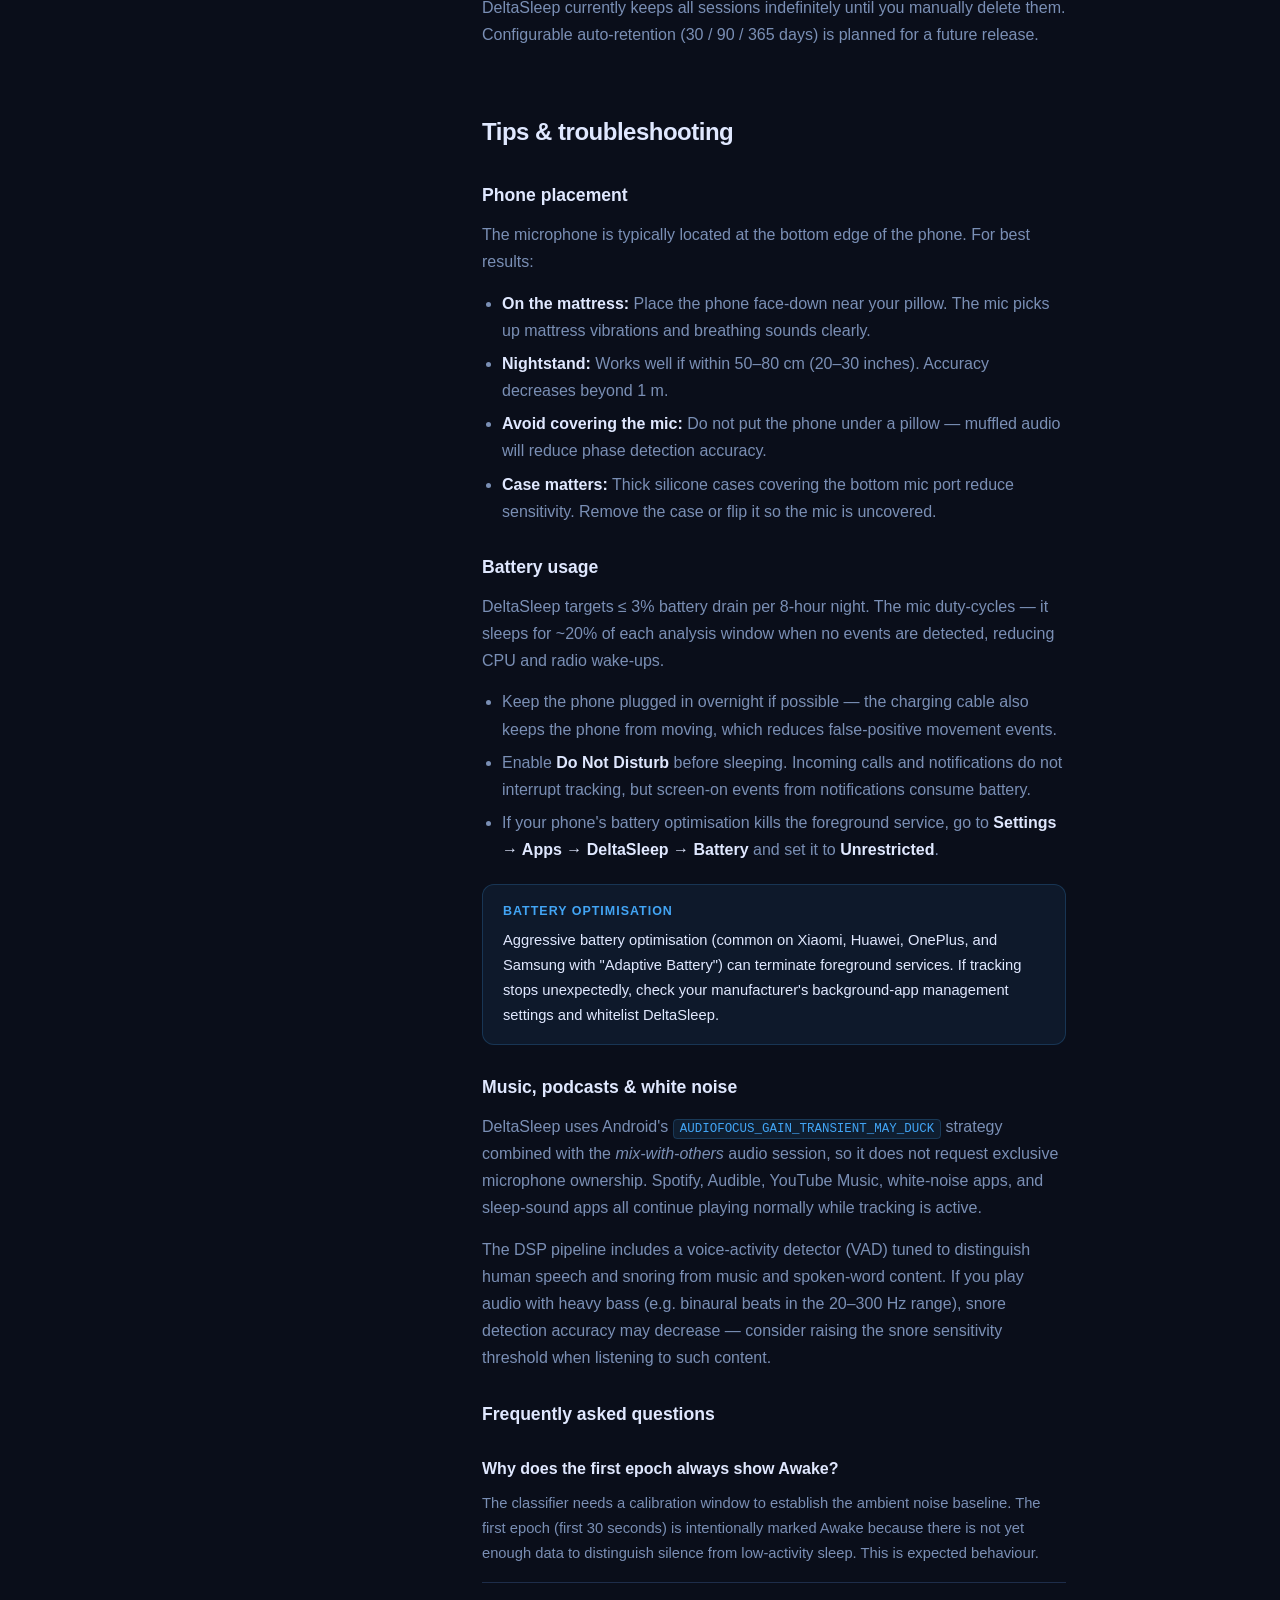
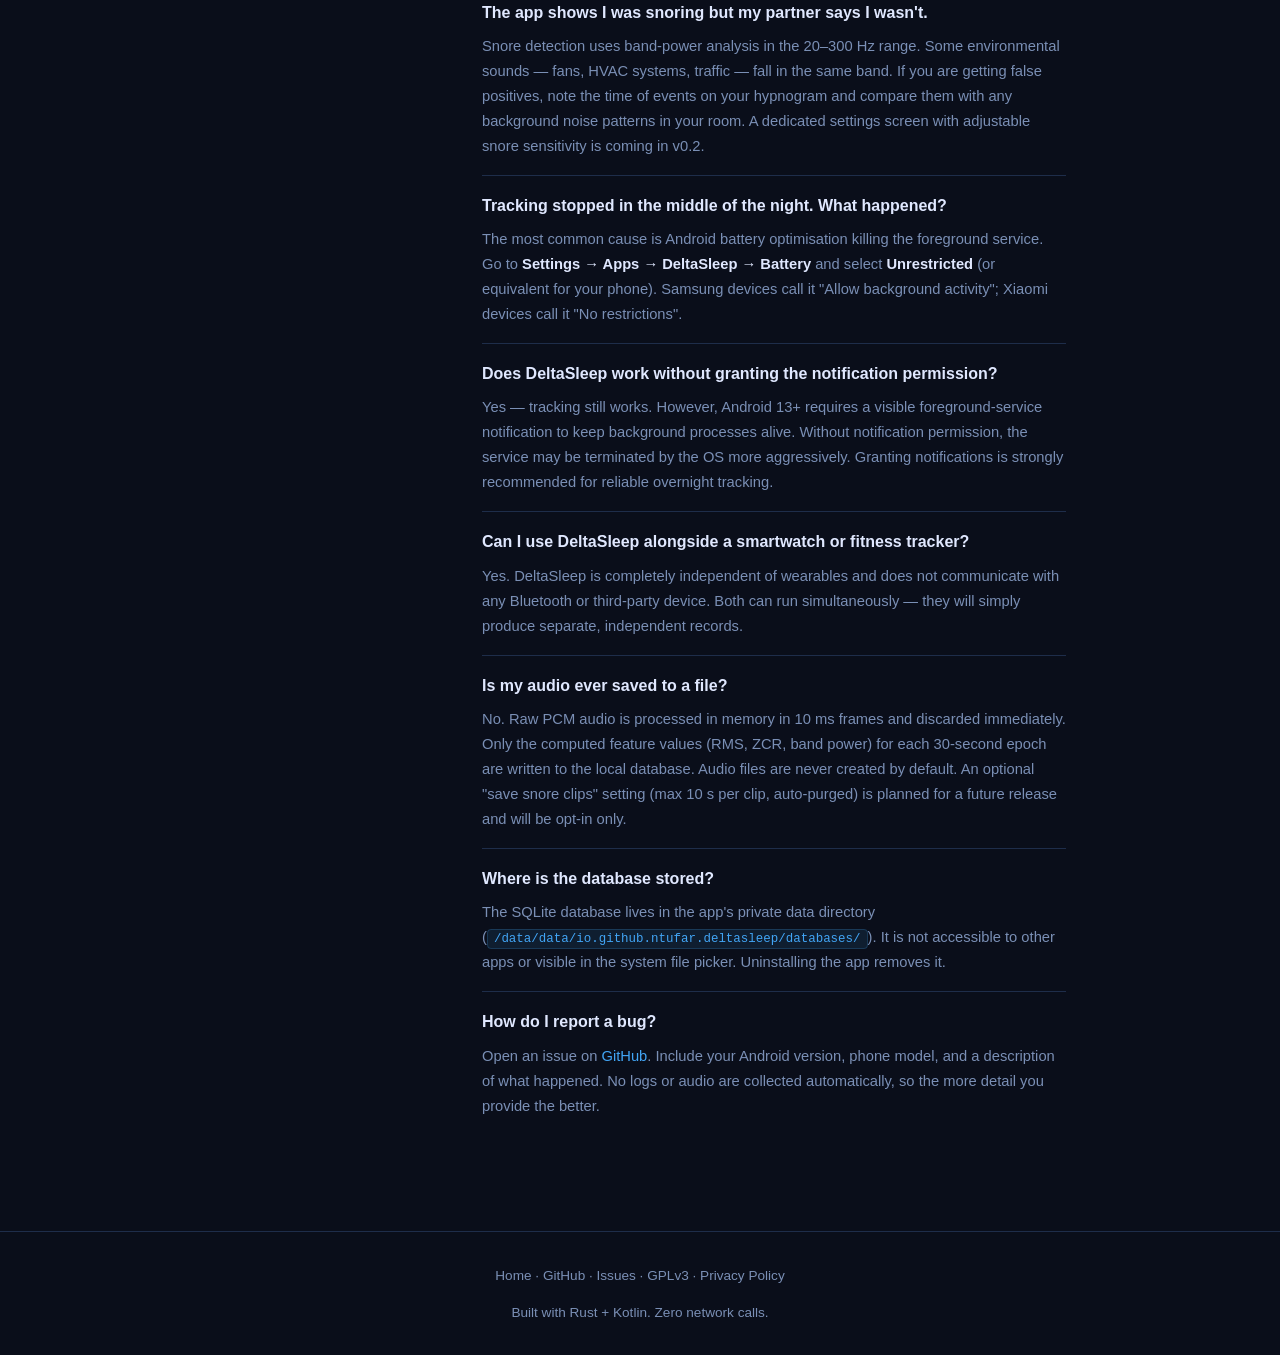
==== commit 65c39bf2: "feat: external-audio filtering (A-4) and consolidated settings (D-3) A-4: on-device speech VAD (300-" ====
--- a/web/manual.html
+++ b/web/manual.html
@@ -423,16 +423,19 @@
         <h3 id="export-csv">Export CSV</h3>
         <p>Tap <strong>Export CSV</strong> on the session screen. Android's system file picker opens, letting you choose any folder — Downloads, a USB drive, a cloud folder you have mounted locally — wherever you want the file.</p>
 
-        <p>The exported file is named <code class="code-pill">deltasleep_&lt;session_id&gt;.csv</code> and contains one row per 30-second epoch:</p>
+        <p>The exported file is named <code class="code-pill">deltasleep_YYYYMMDD_HHMMSS.csv</code> and contains one row per 30-second epoch:</p>
 
         <div class="screen-mock">
           <div class="screen-title">CSV columns</div>
-          <div class="row"><span class="label">timestamp</span><span class="value">Unix ms — epoch start time</span></div>
+          <div class="row"><span class="label">epoch_timestamp_ms</span><span class="value">Unix ms — epoch start time</span></div>
           <div class="row"><span class="label">phase</span><span class="value">AWAKE · LIGHT · DEEP</span></div>
           <div class="row"><span class="label">has_snore</span><span class="value">true · false</span></div>
           <div class="row"><span class="label">rms_energy</span><span class="value">Normalised 0.0–1.0 audio level</span></div>
-          <div class="row"><span class="label">zcr</span><span class="value">Zero-crossing rate (sound texture)</span></div>
-          <div class="row"><span class="label">band_power</span><span class="value">Spectral energy in 20–300 Hz band</span></div>
+          <div class="row"><span class="label">breathing_margin_db</span><span class="value">Breathing level above room noise (dB)</span></div>
+          <div class="row"><span class="label">breathing_present_fraction</span><span class="value">0.0–1.0 share of epoch with breathing</span></div>
+          <div class="row"><span class="label">breath_period_s</span><span class="value">Mean breath period in seconds (empty if none)</span></div>
+          <div class="row"><span class="label">external_audio_fraction</span><span class="value">0.0–1.0 share of speech-like frames (podcast/TV)</span></div>
+          <div class="row"><span class="label">playback_active</span><span class="value">true · false — another app was playing audio</span></div>
         </div>
 
         <p>The format is plain UTF-8 CSV with a header row. It opens in Excel, Google Sheets, R, Python pandas, or any other tool you prefer. DeltaSleep never owns your data — once exported, the file is yours.</p>
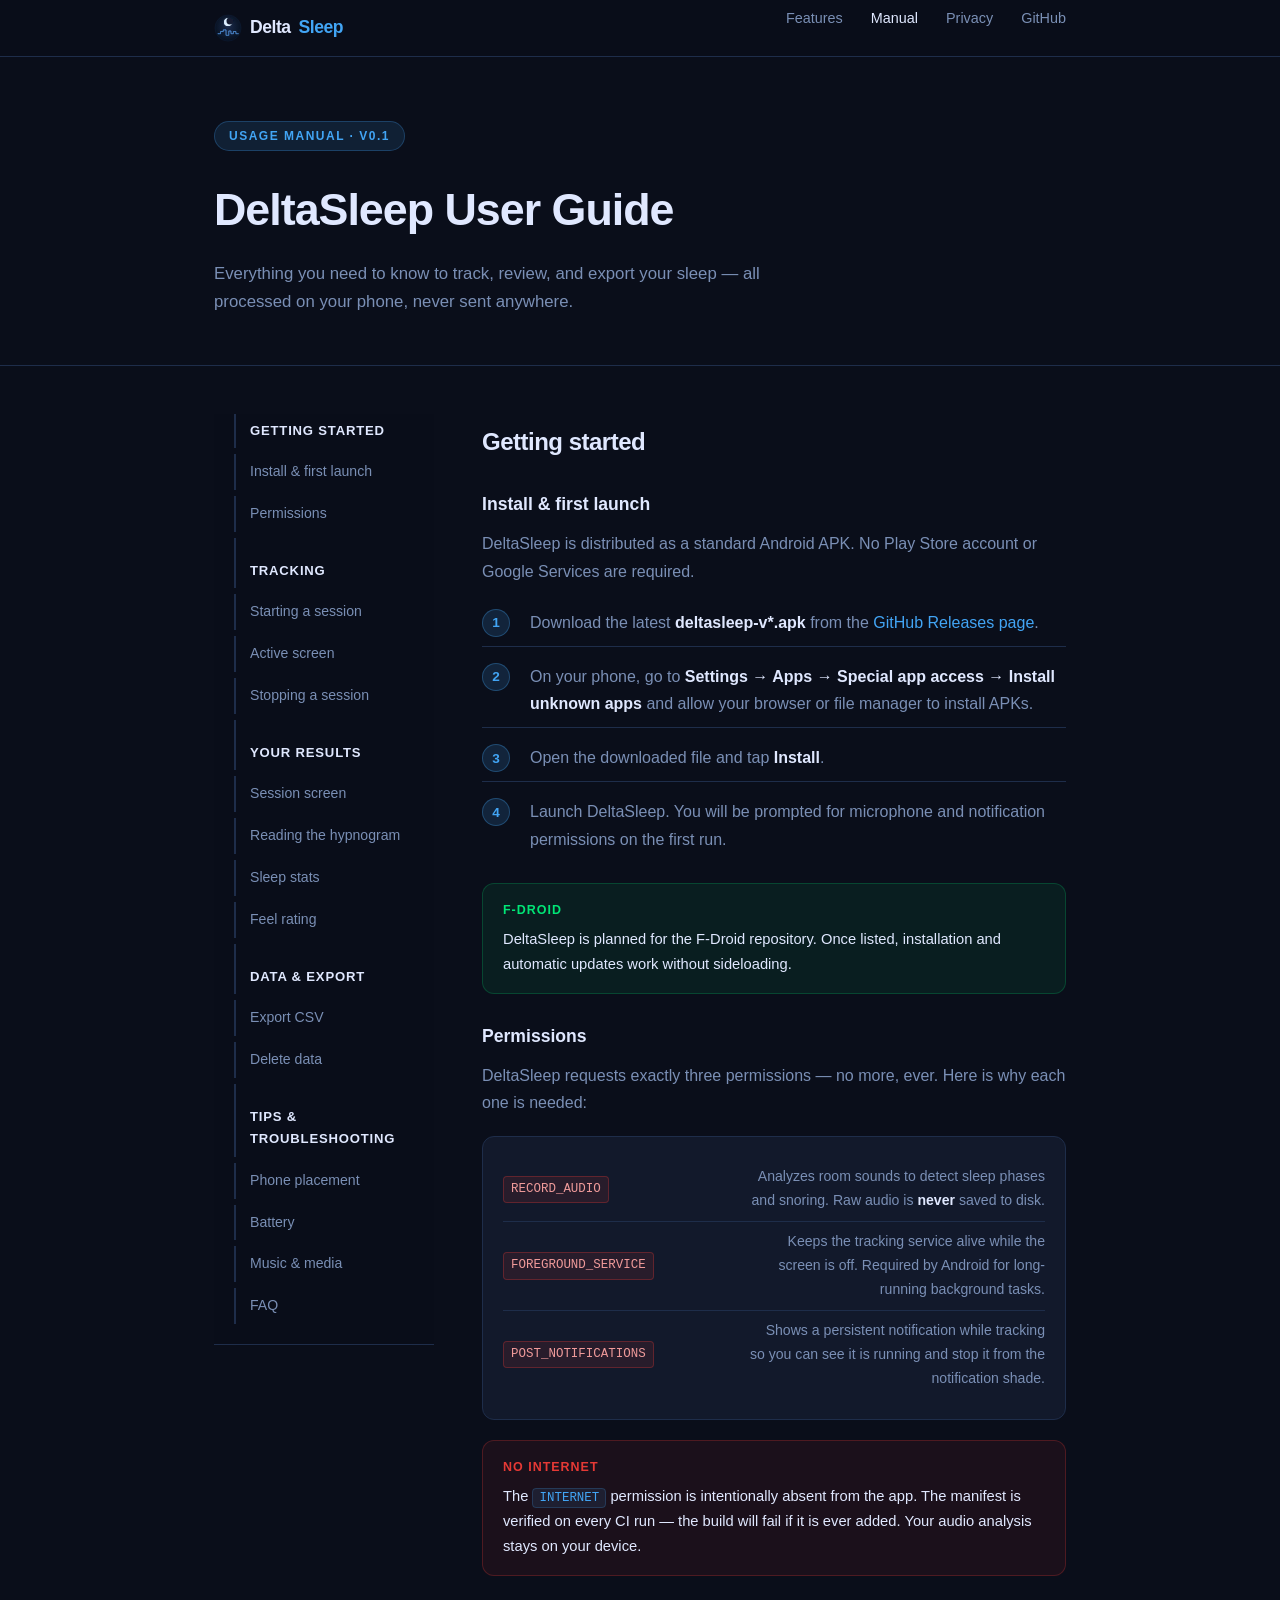
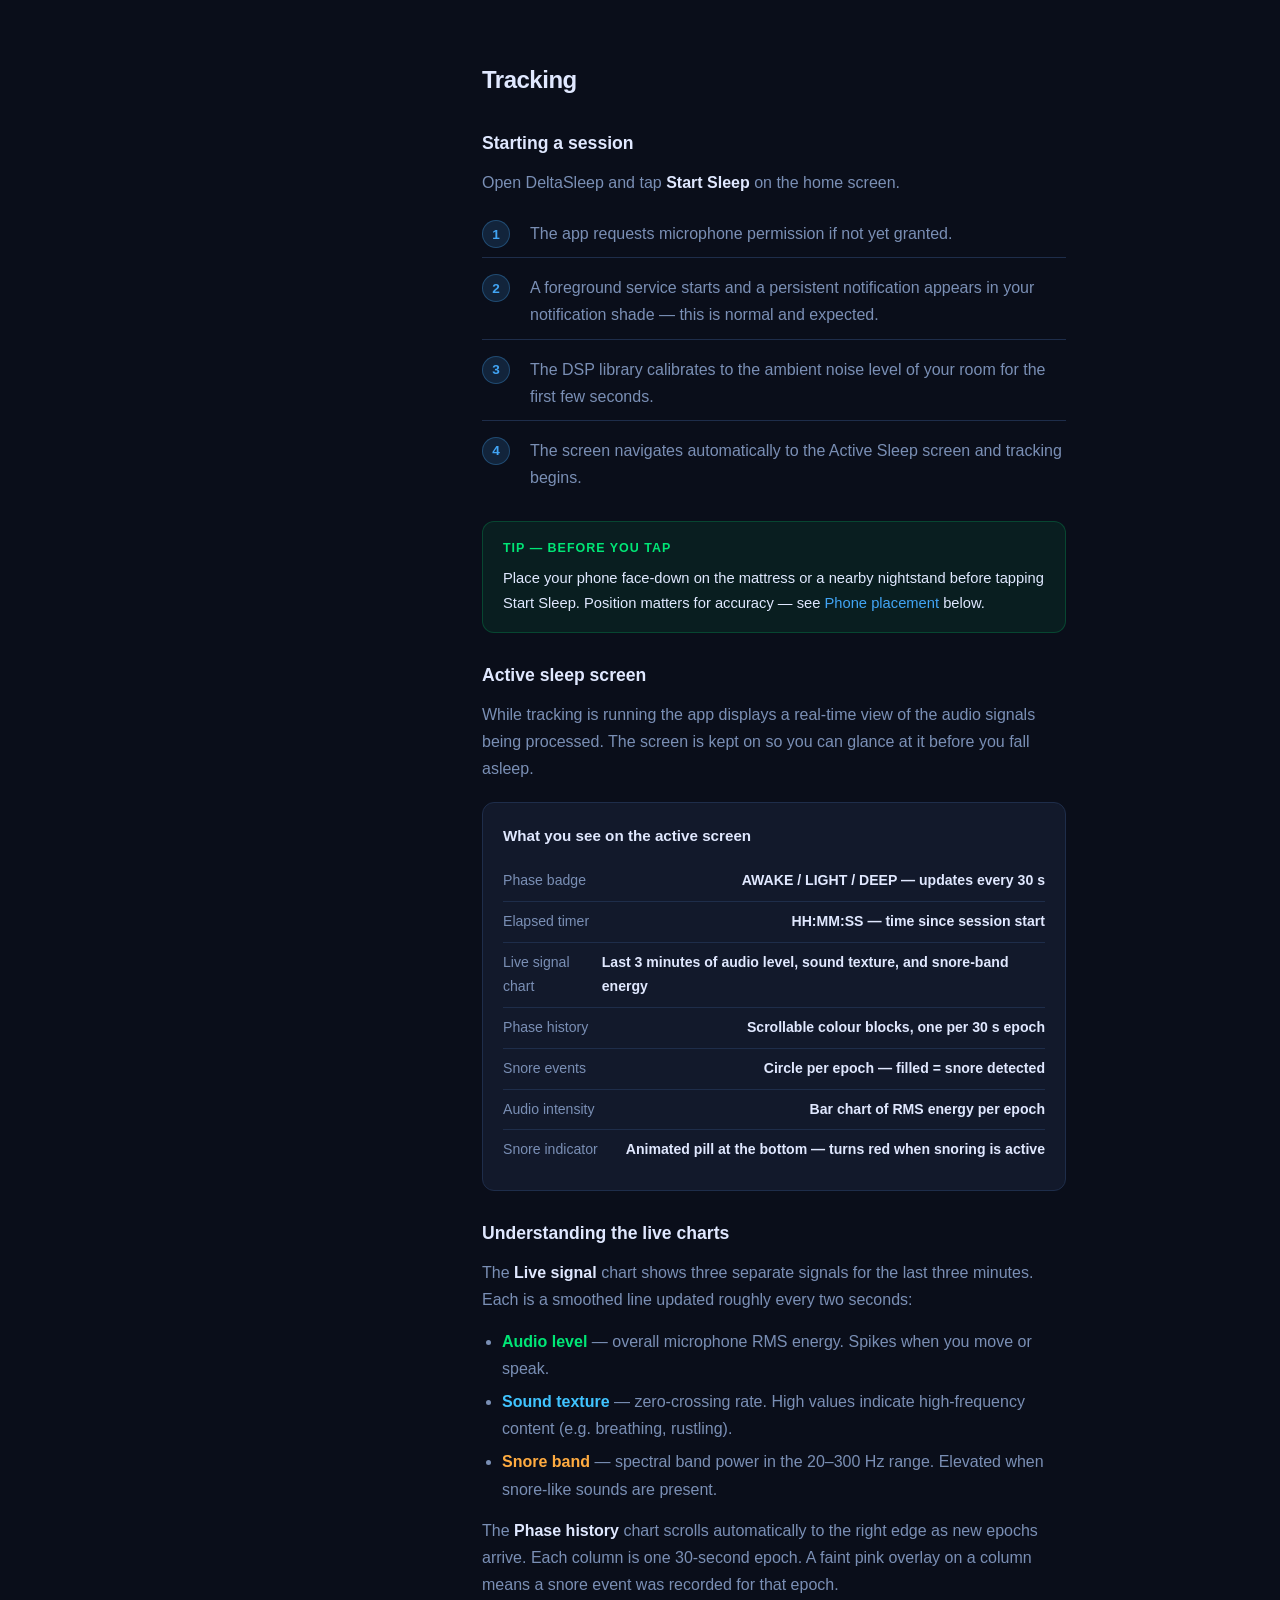
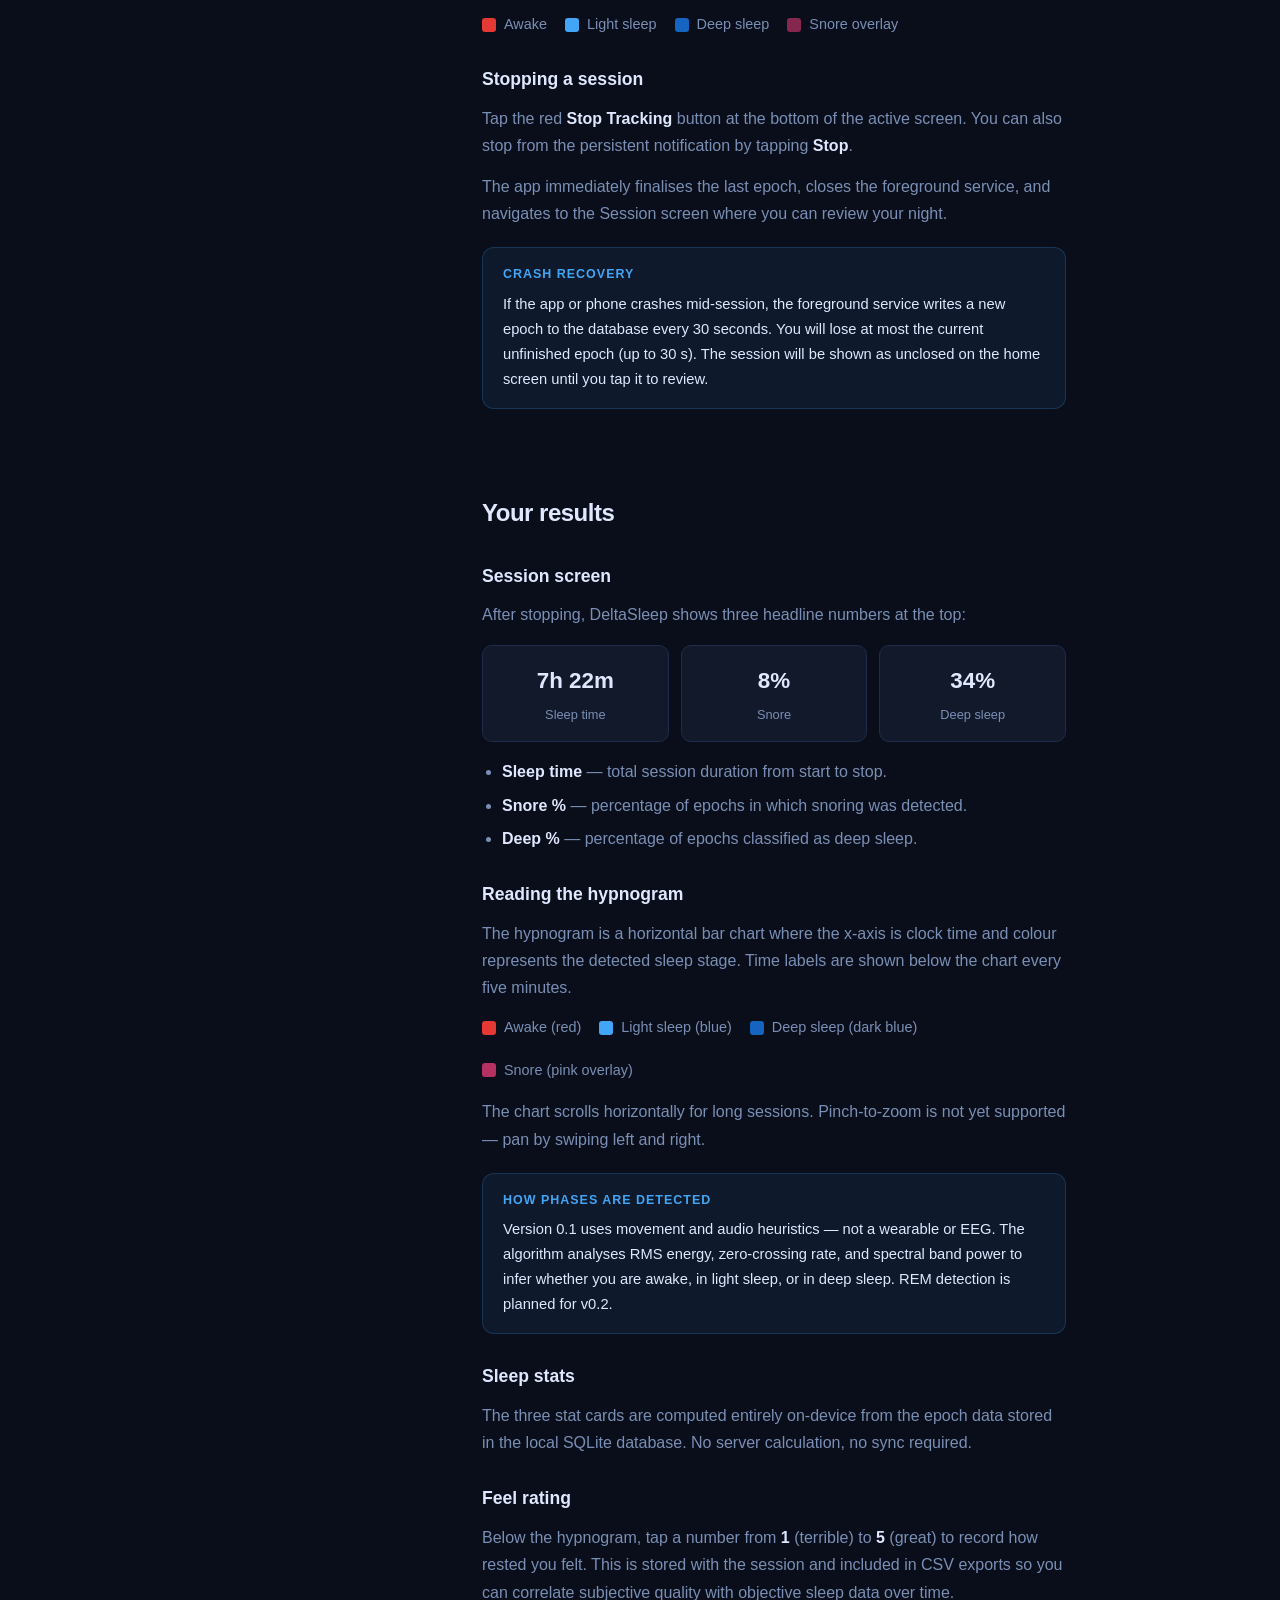
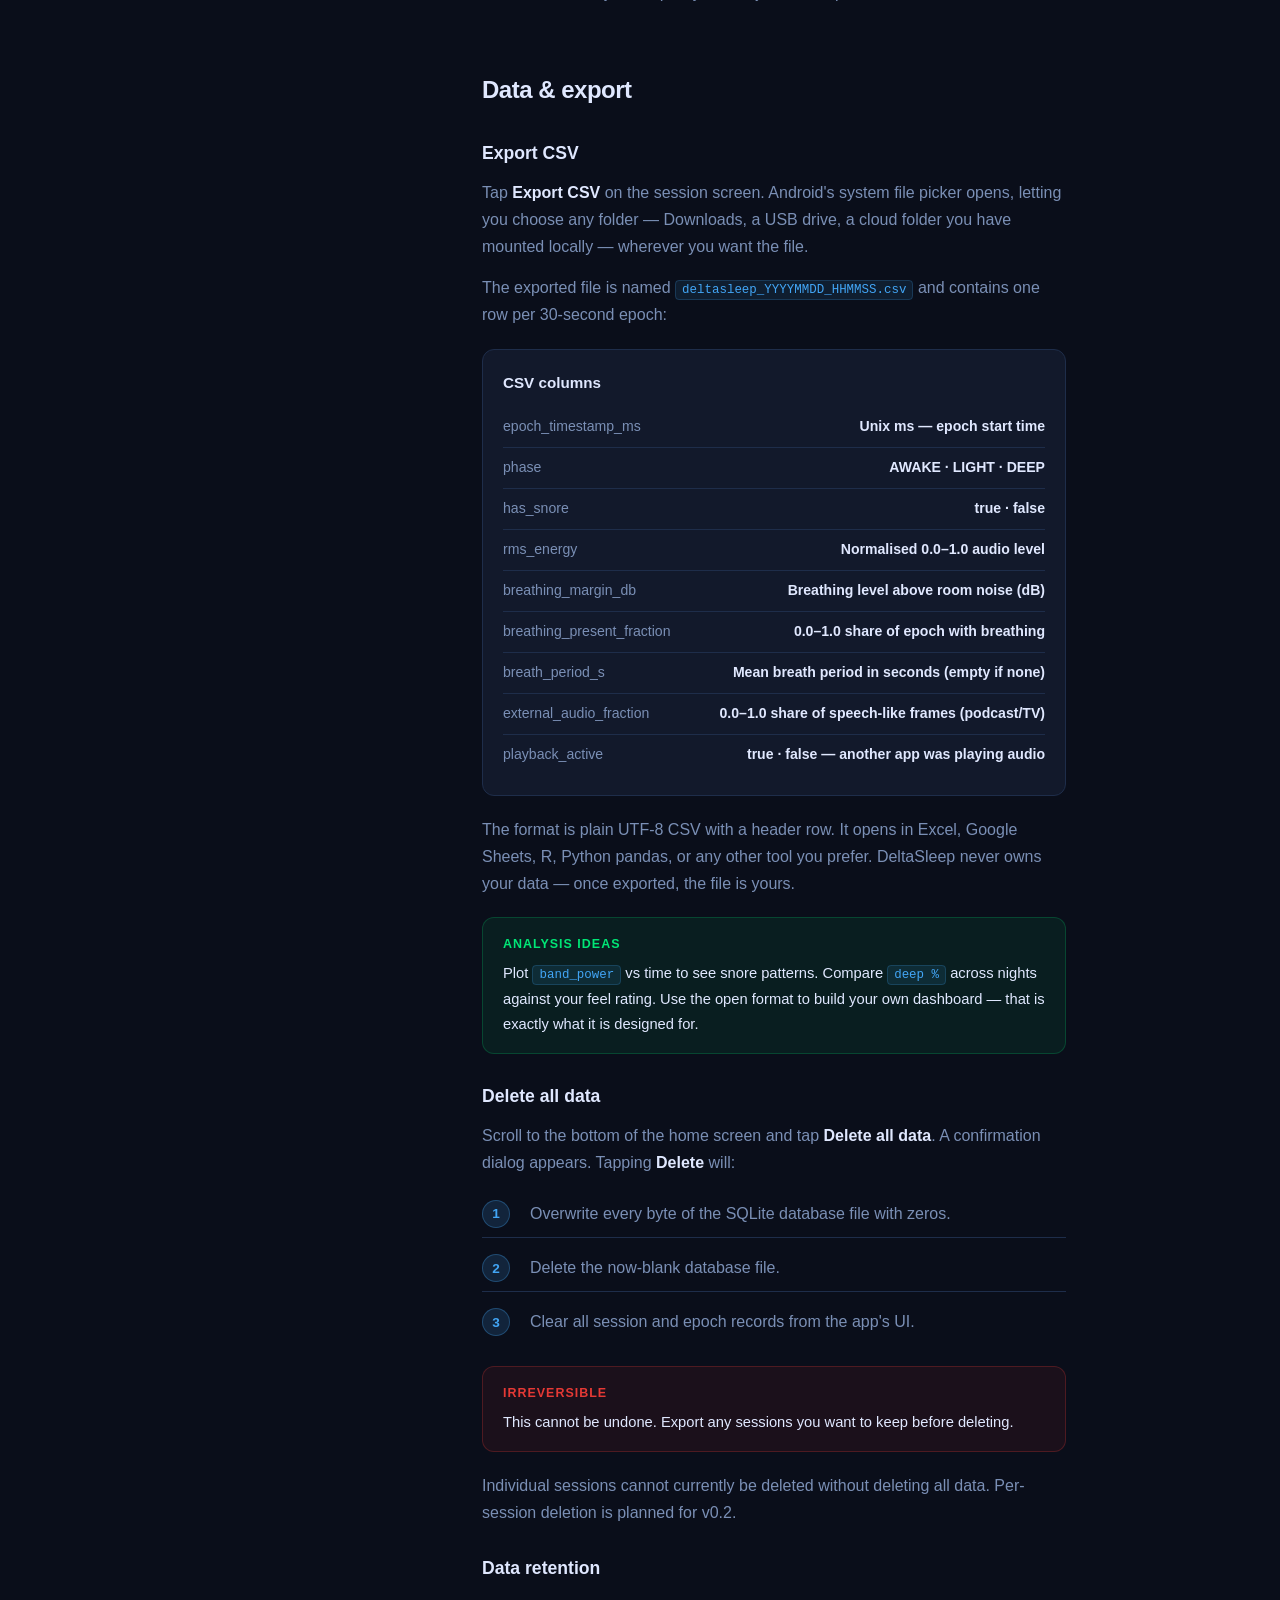
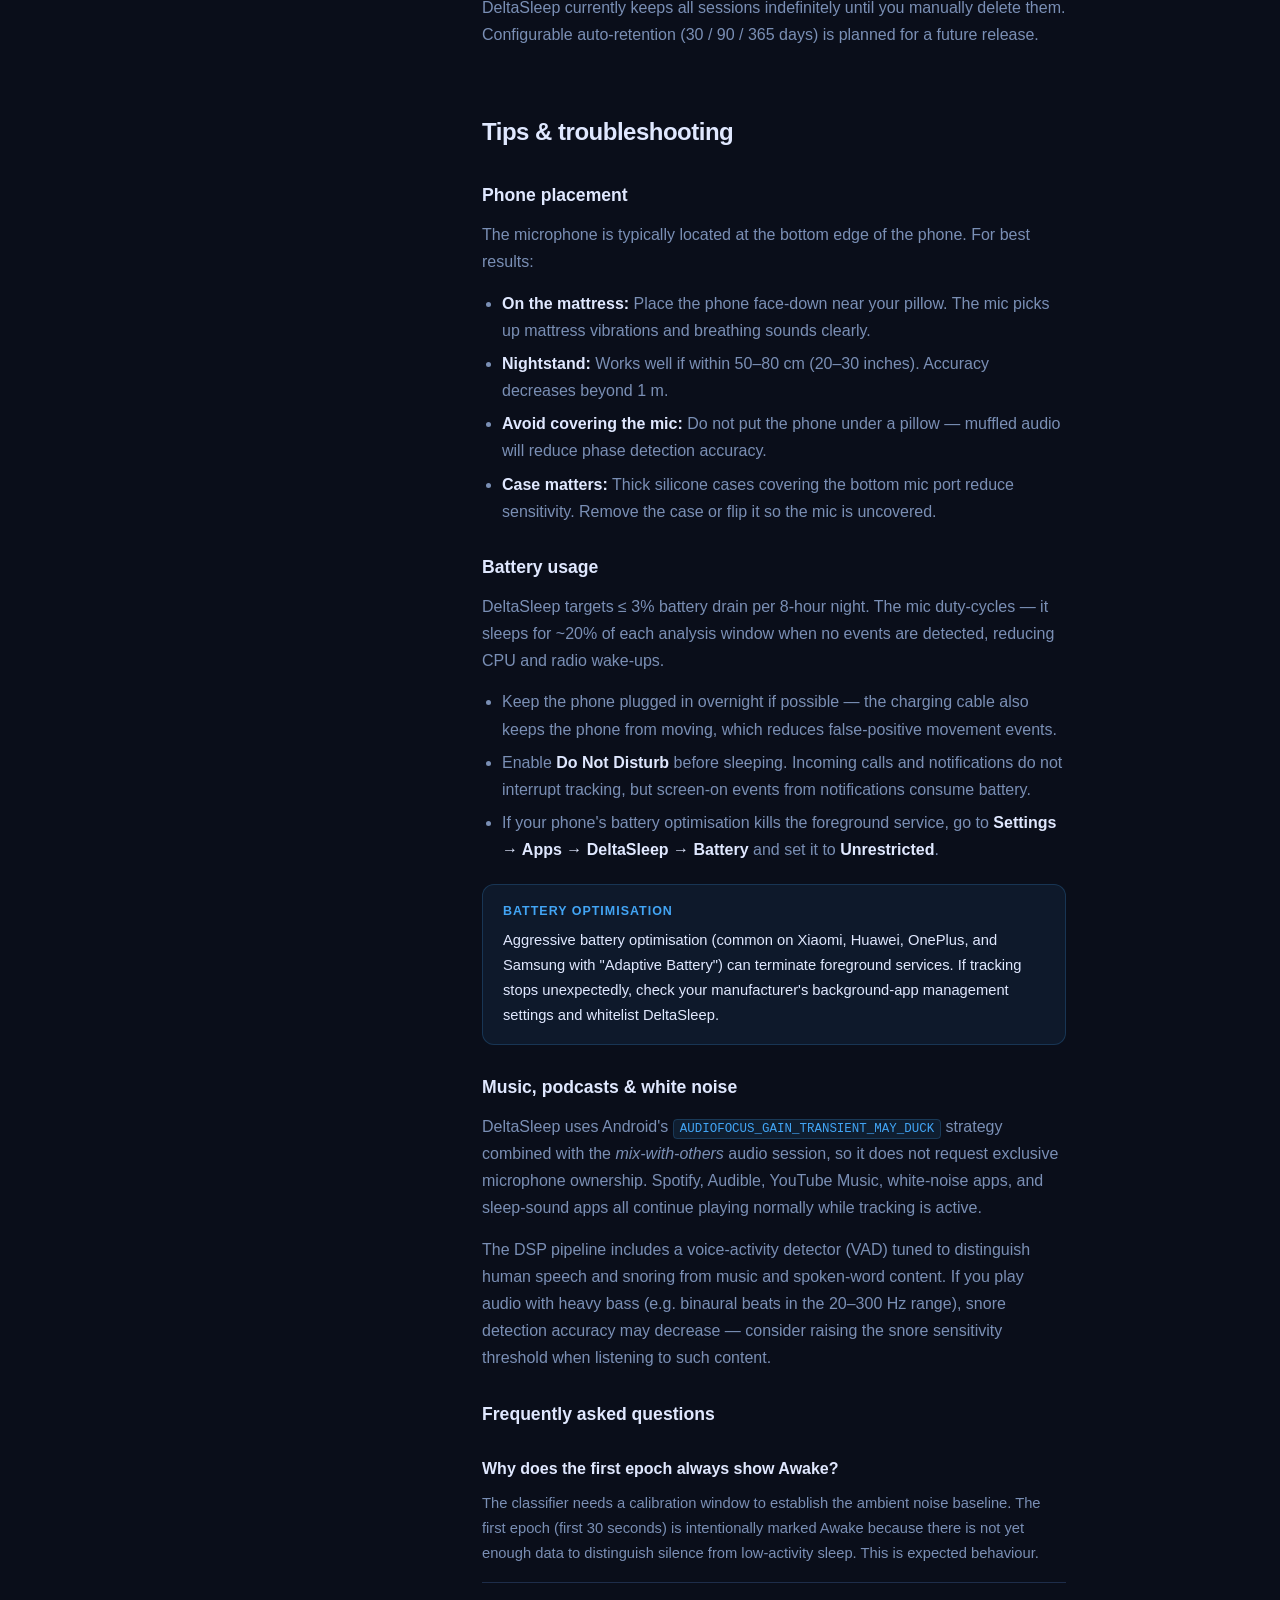
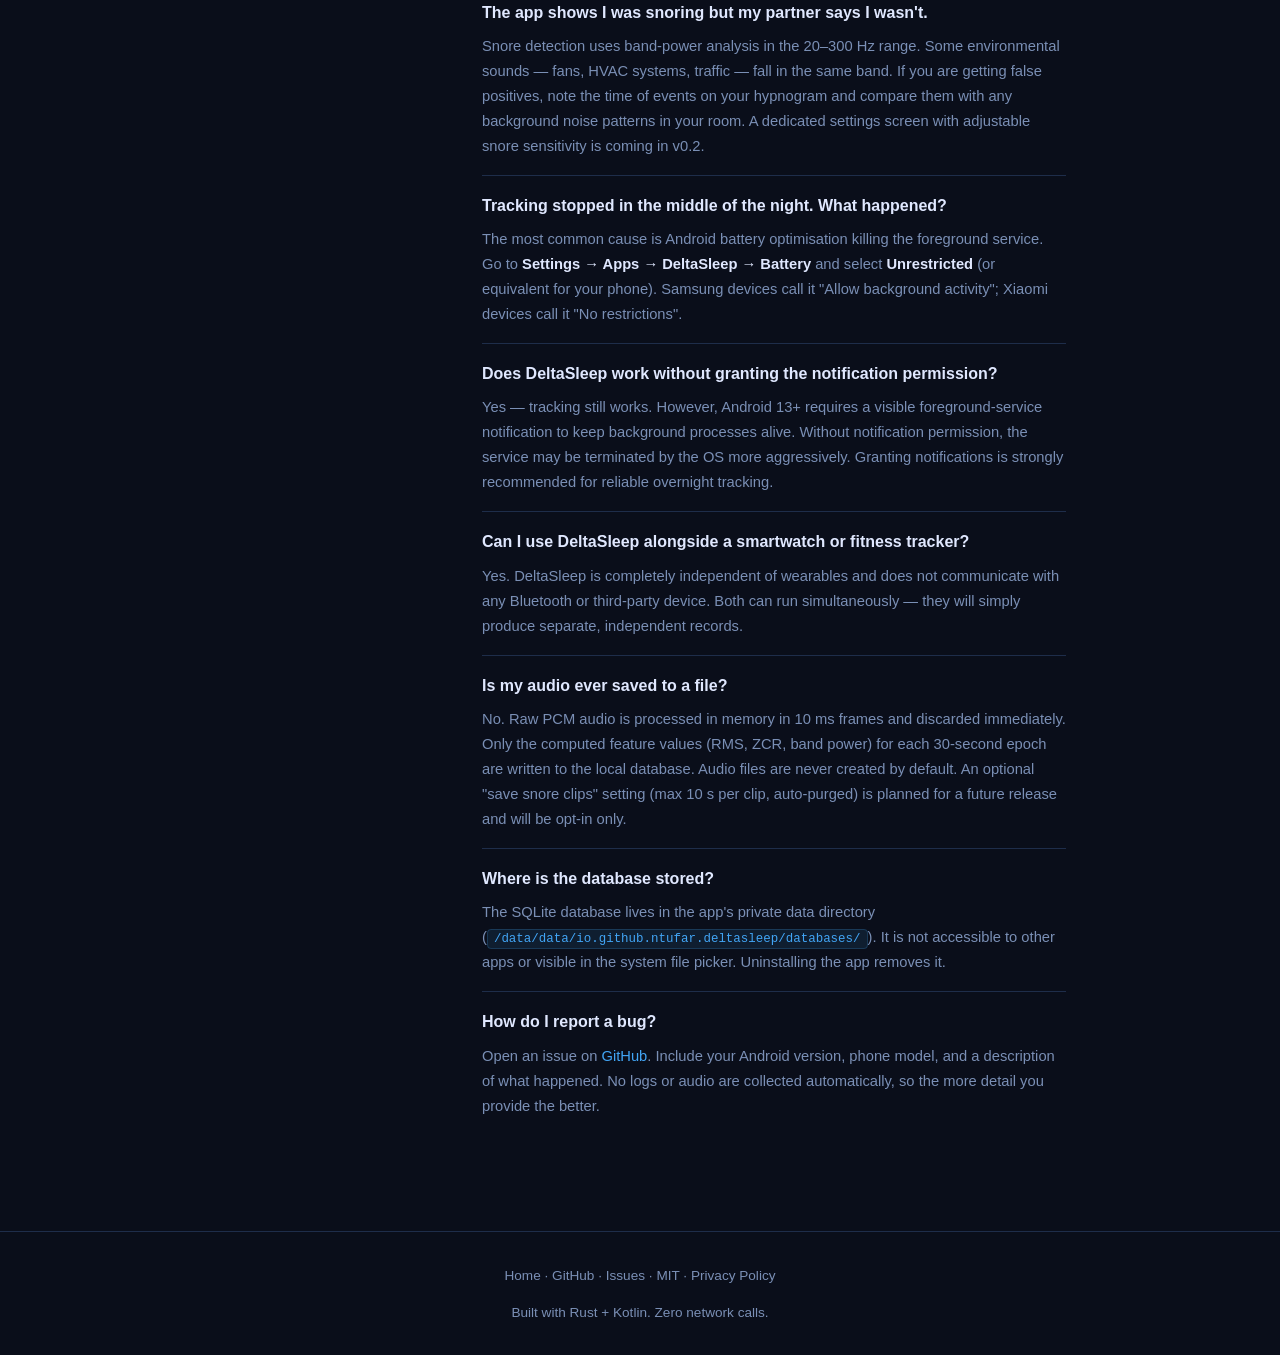
==== commit d382a1e6: "chore: relicense from GPLv3 to MIT" ====
--- a/web/manual.html
+++ b/web/manual.html
@@ -547,7 +547,7 @@
       <a href="index.html">Home</a> ·
       <a href="https://github.com/ntufar/DeltaSleep">GitHub</a> ·
       <a href="https://github.com/ntufar/DeltaSleep/issues">Issues</a> ·
-      <a href="https://github.com/ntufar/DeltaSleep/blob/main/LICENSE">GPLv3</a> ·
+      <a href="https://github.com/ntufar/DeltaSleep/blob/master/LICENSE">MIT</a> ·
       <a href="privacy.html">Privacy Policy</a>
     </p>
     <p style="margin-top:8px">Built with Rust + Kotlin. Zero network calls.</p>
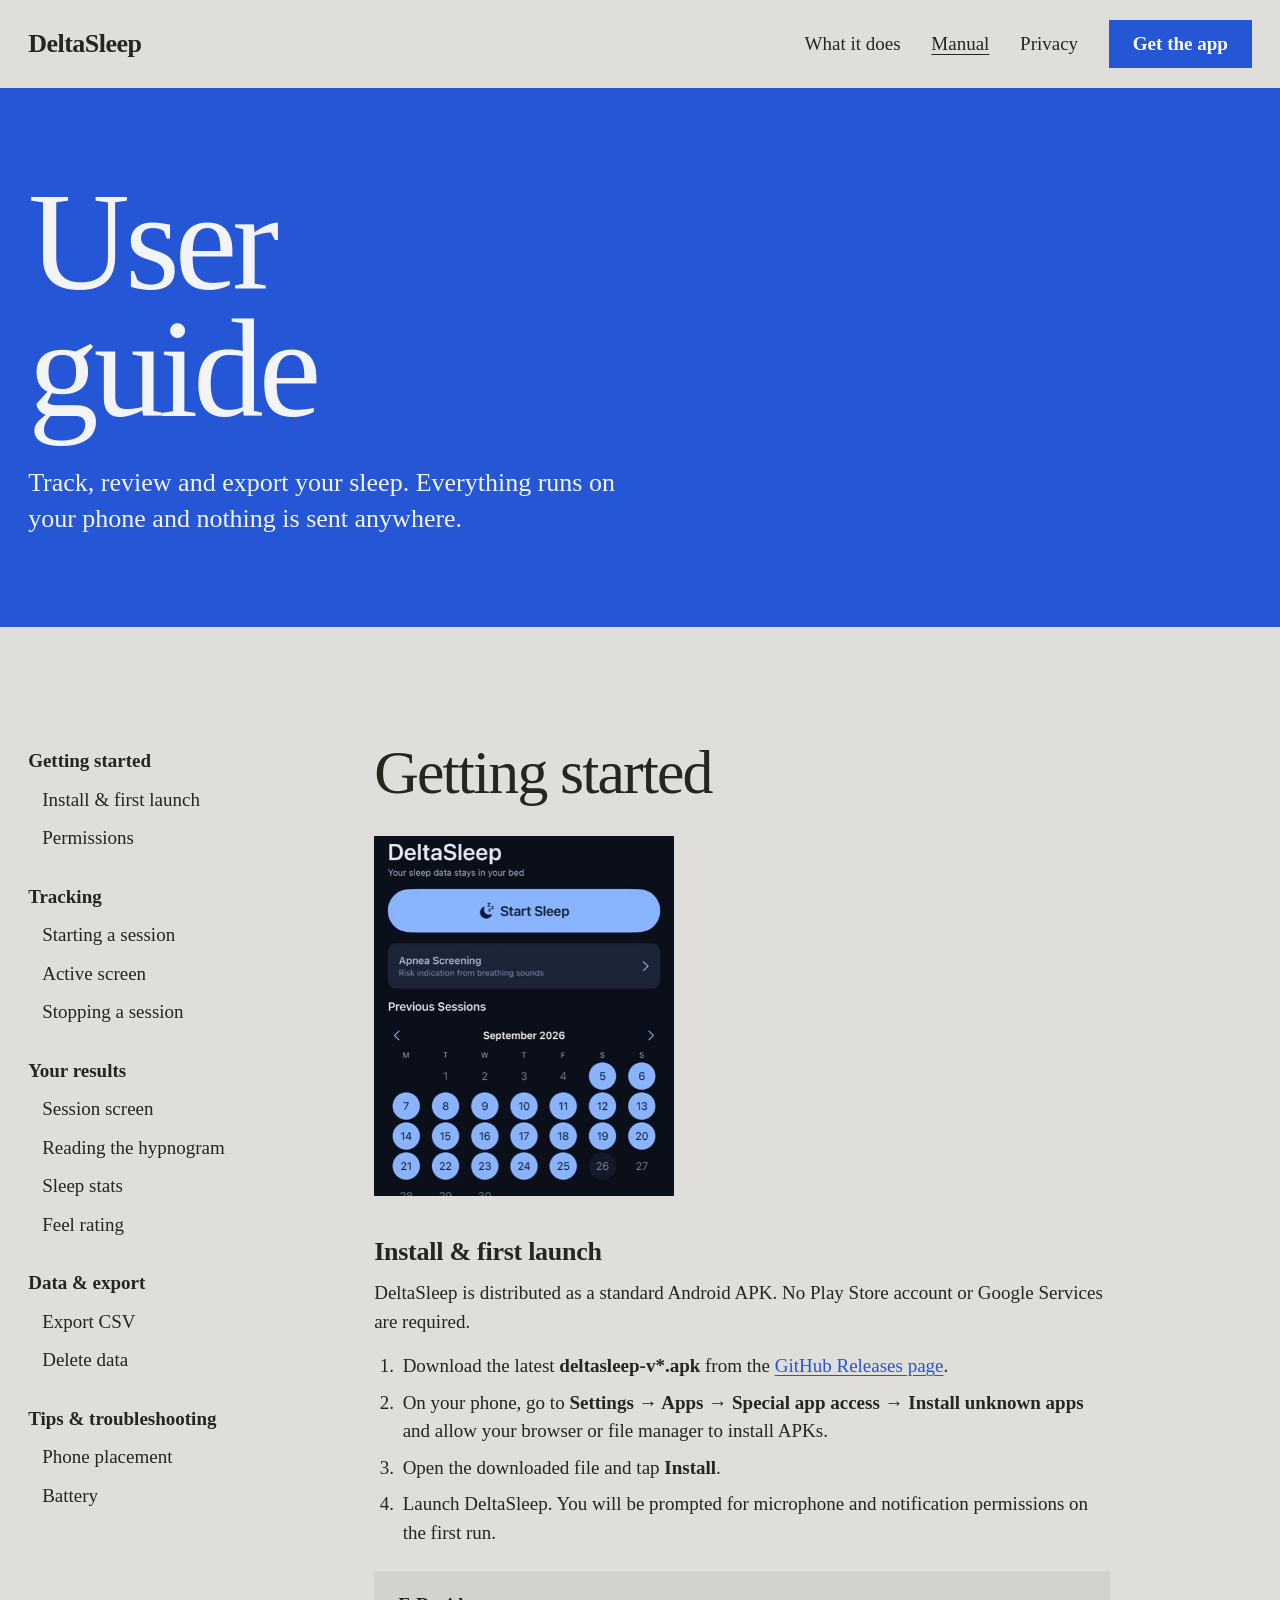
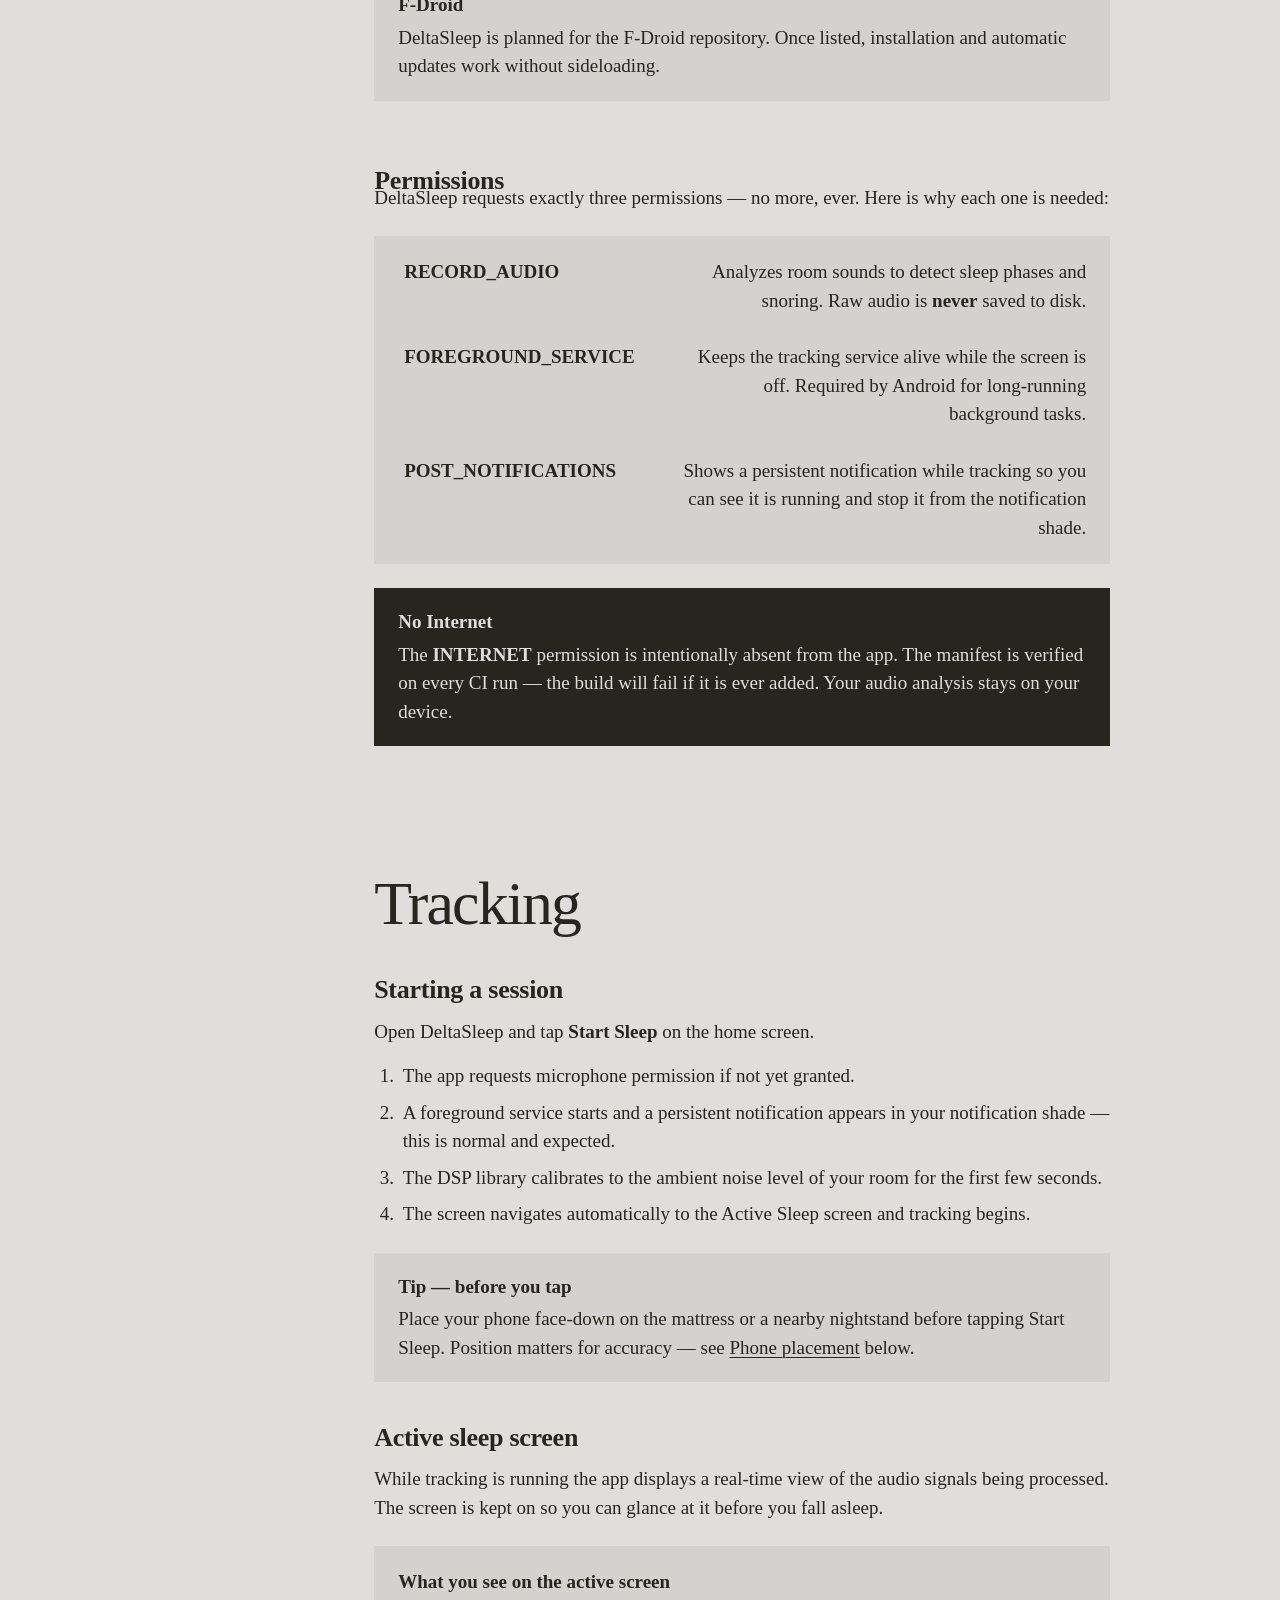
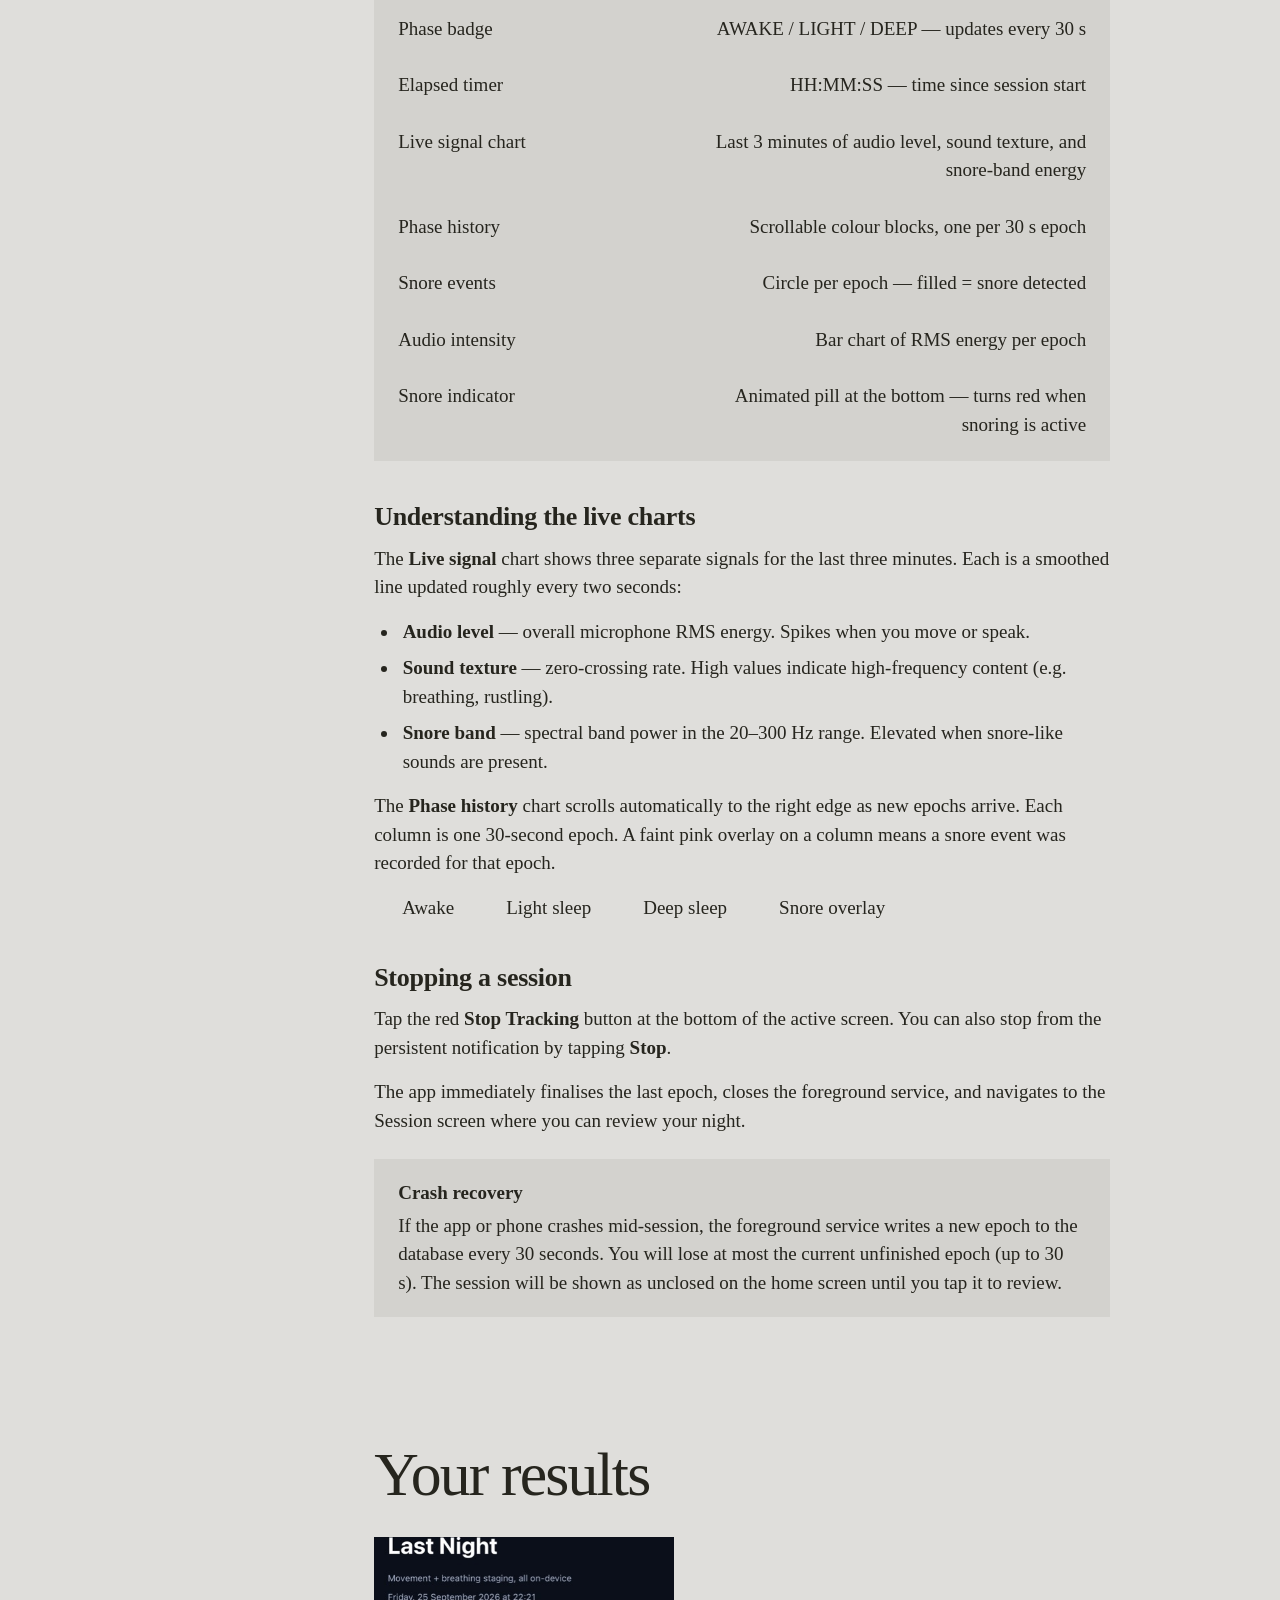
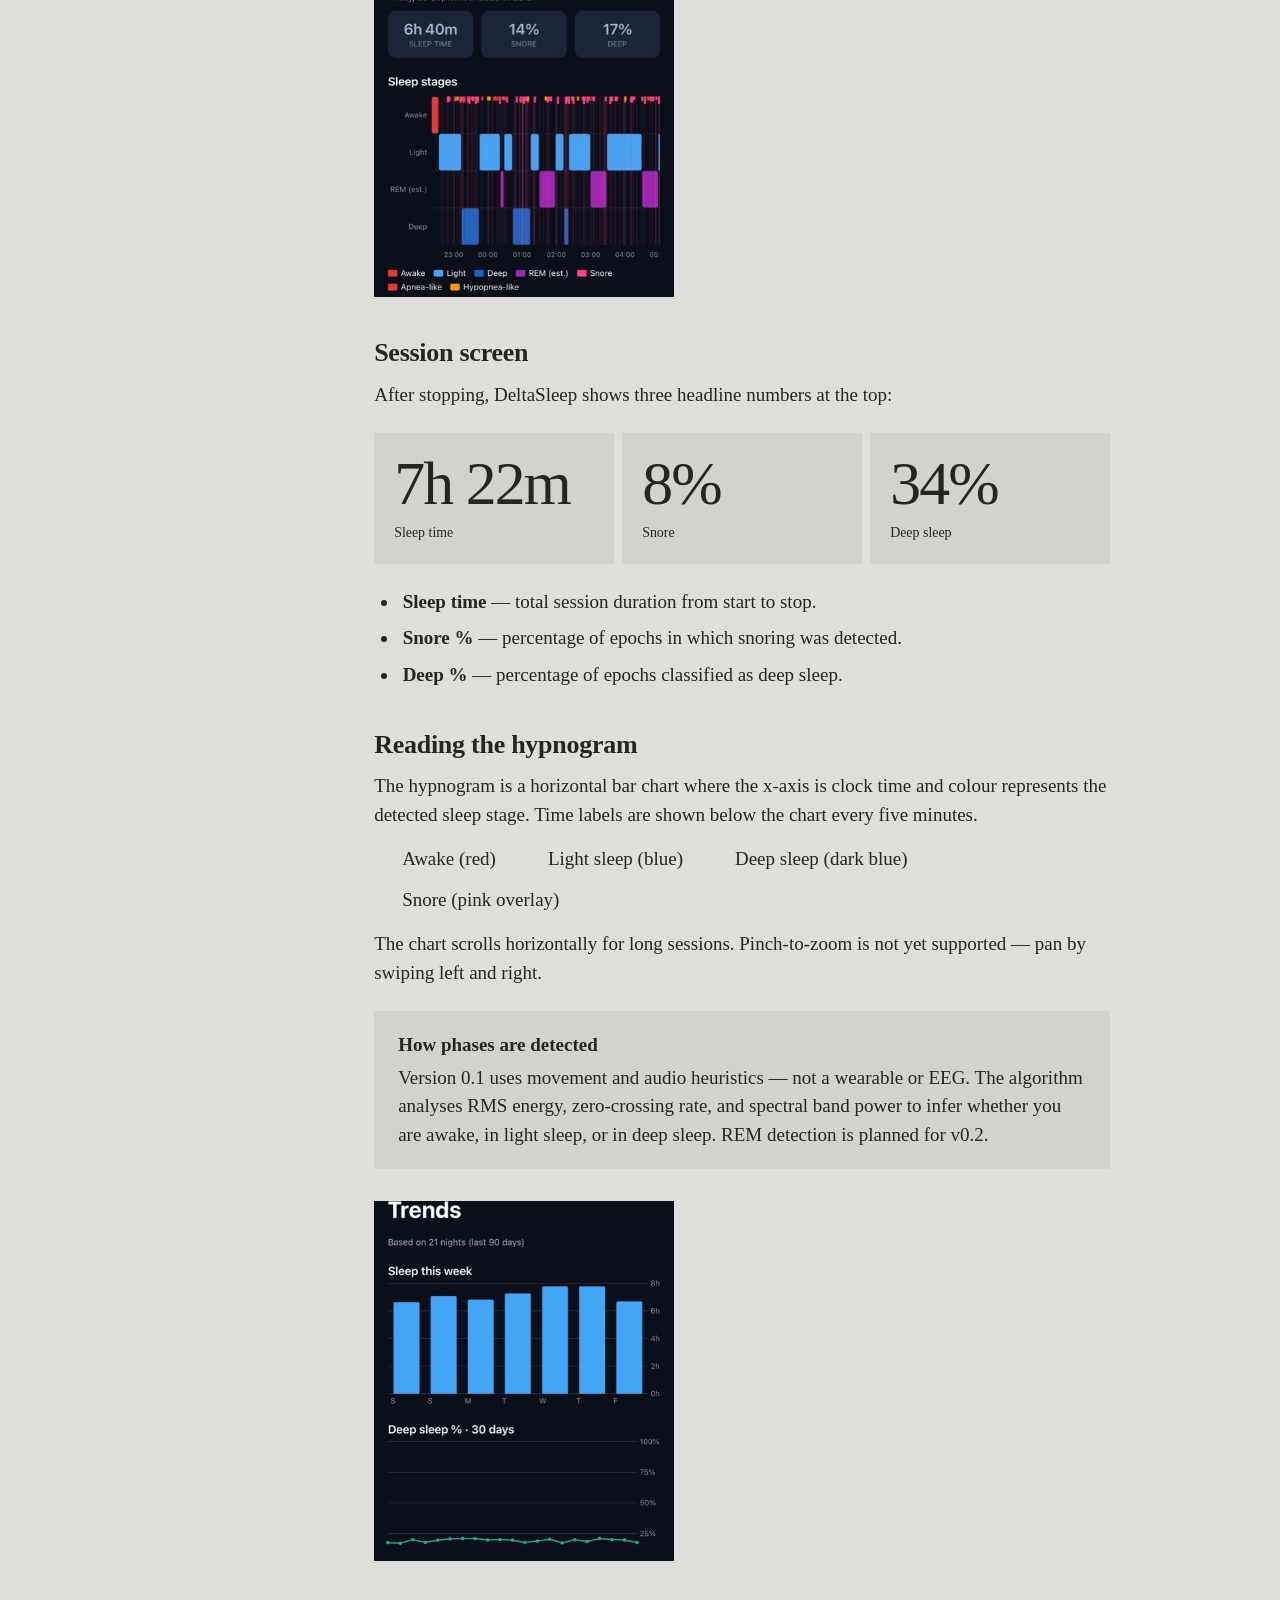
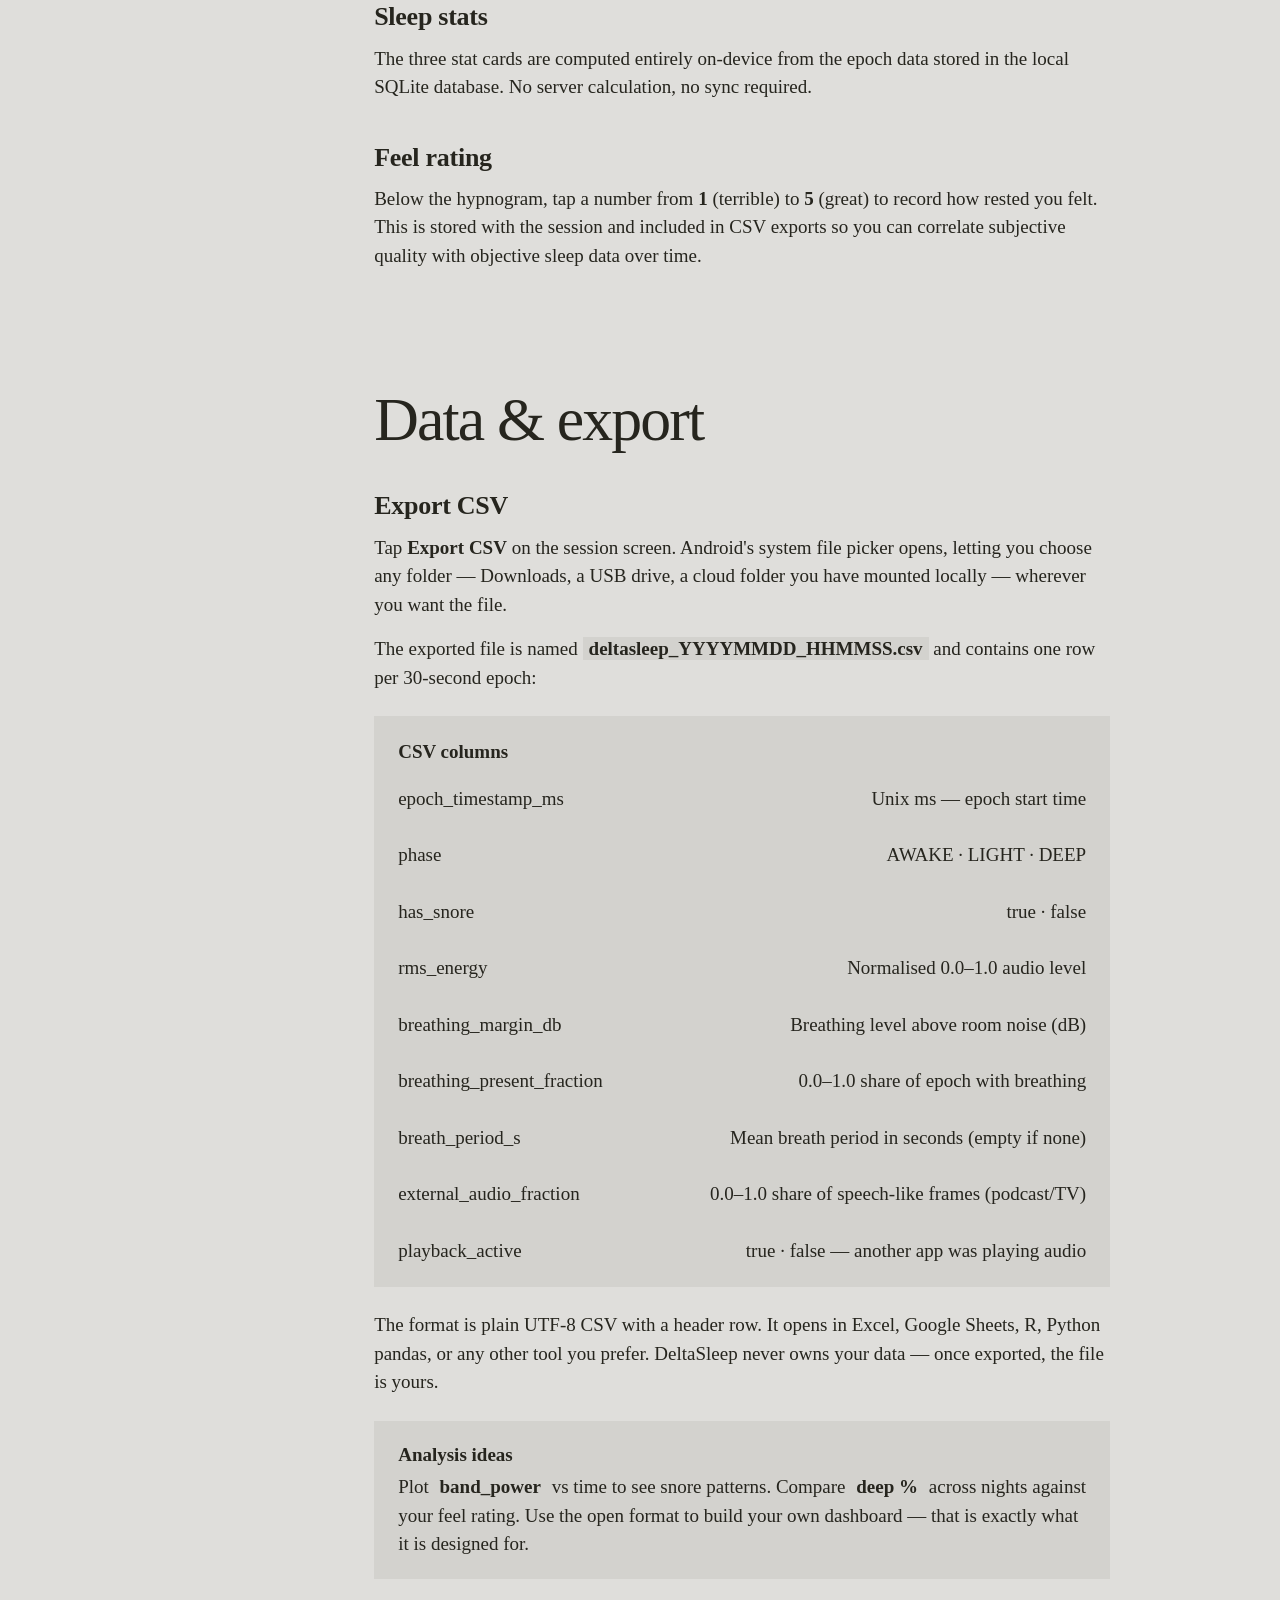
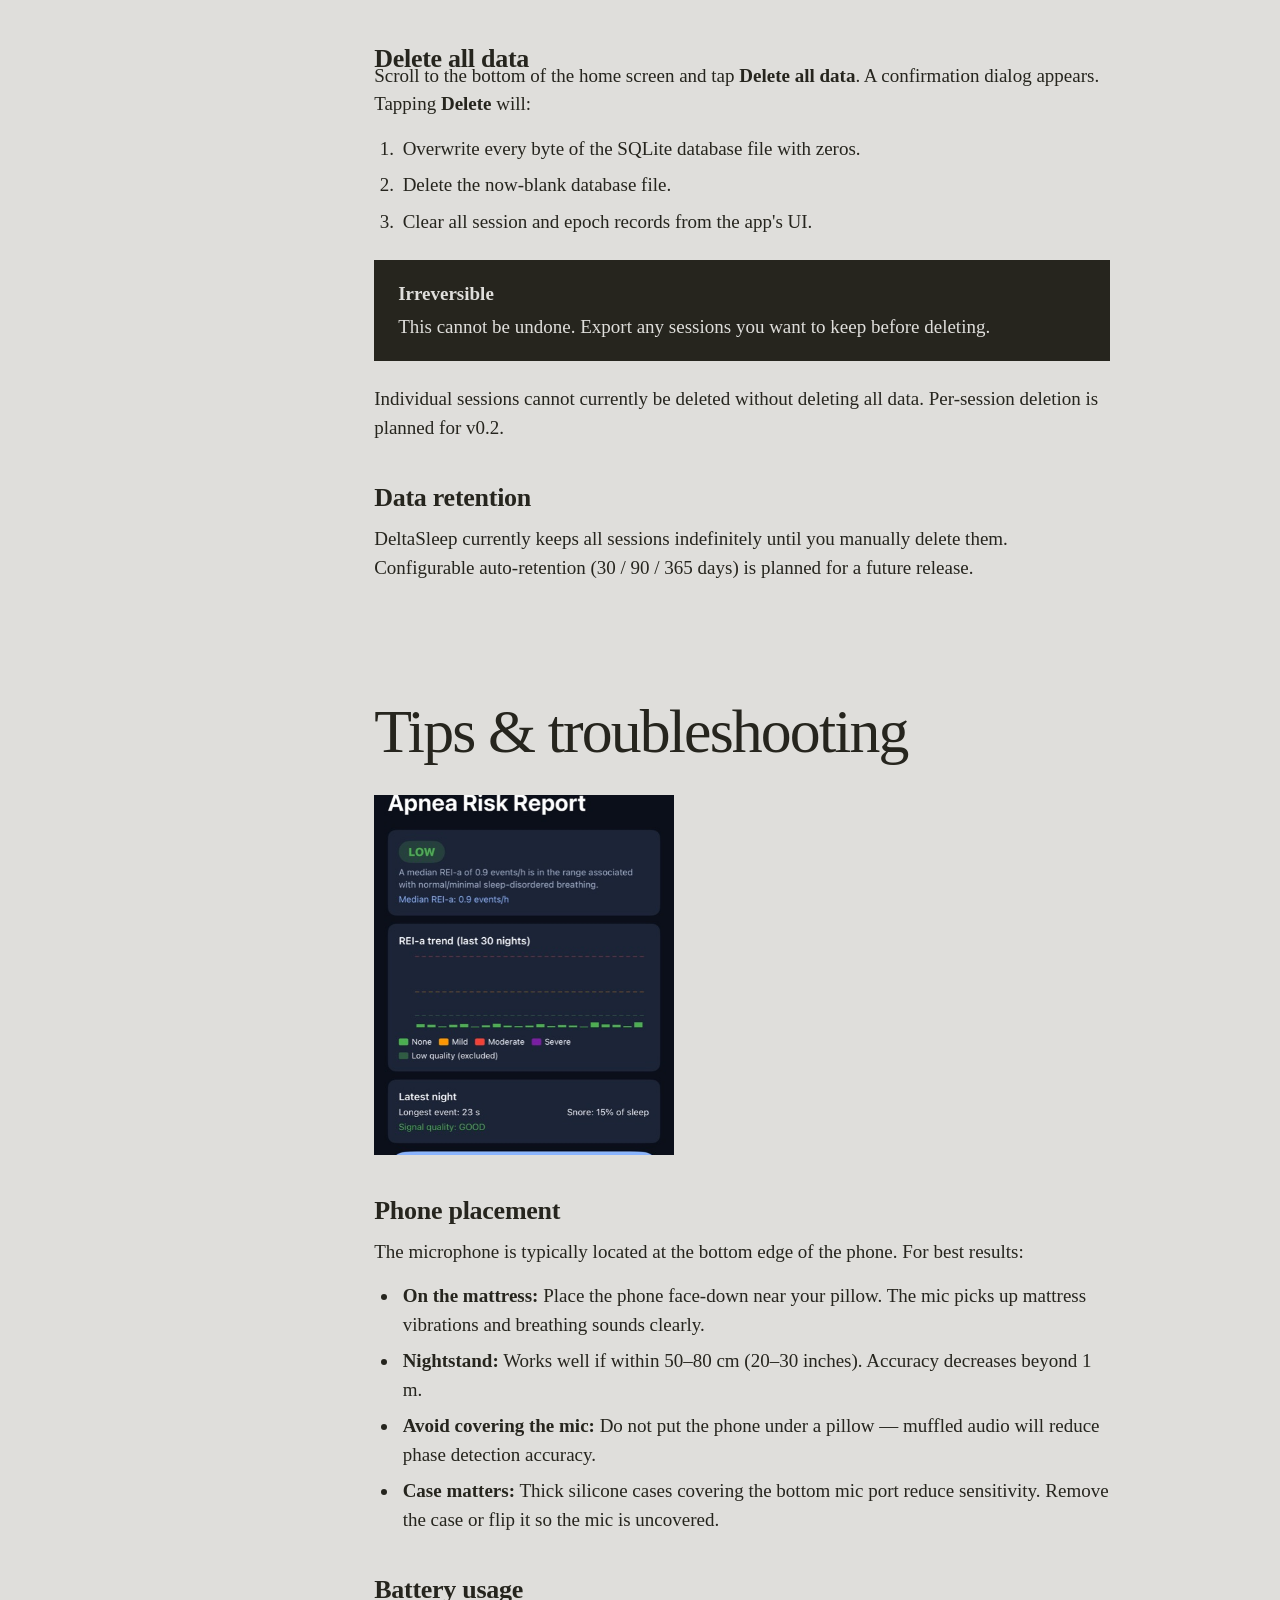
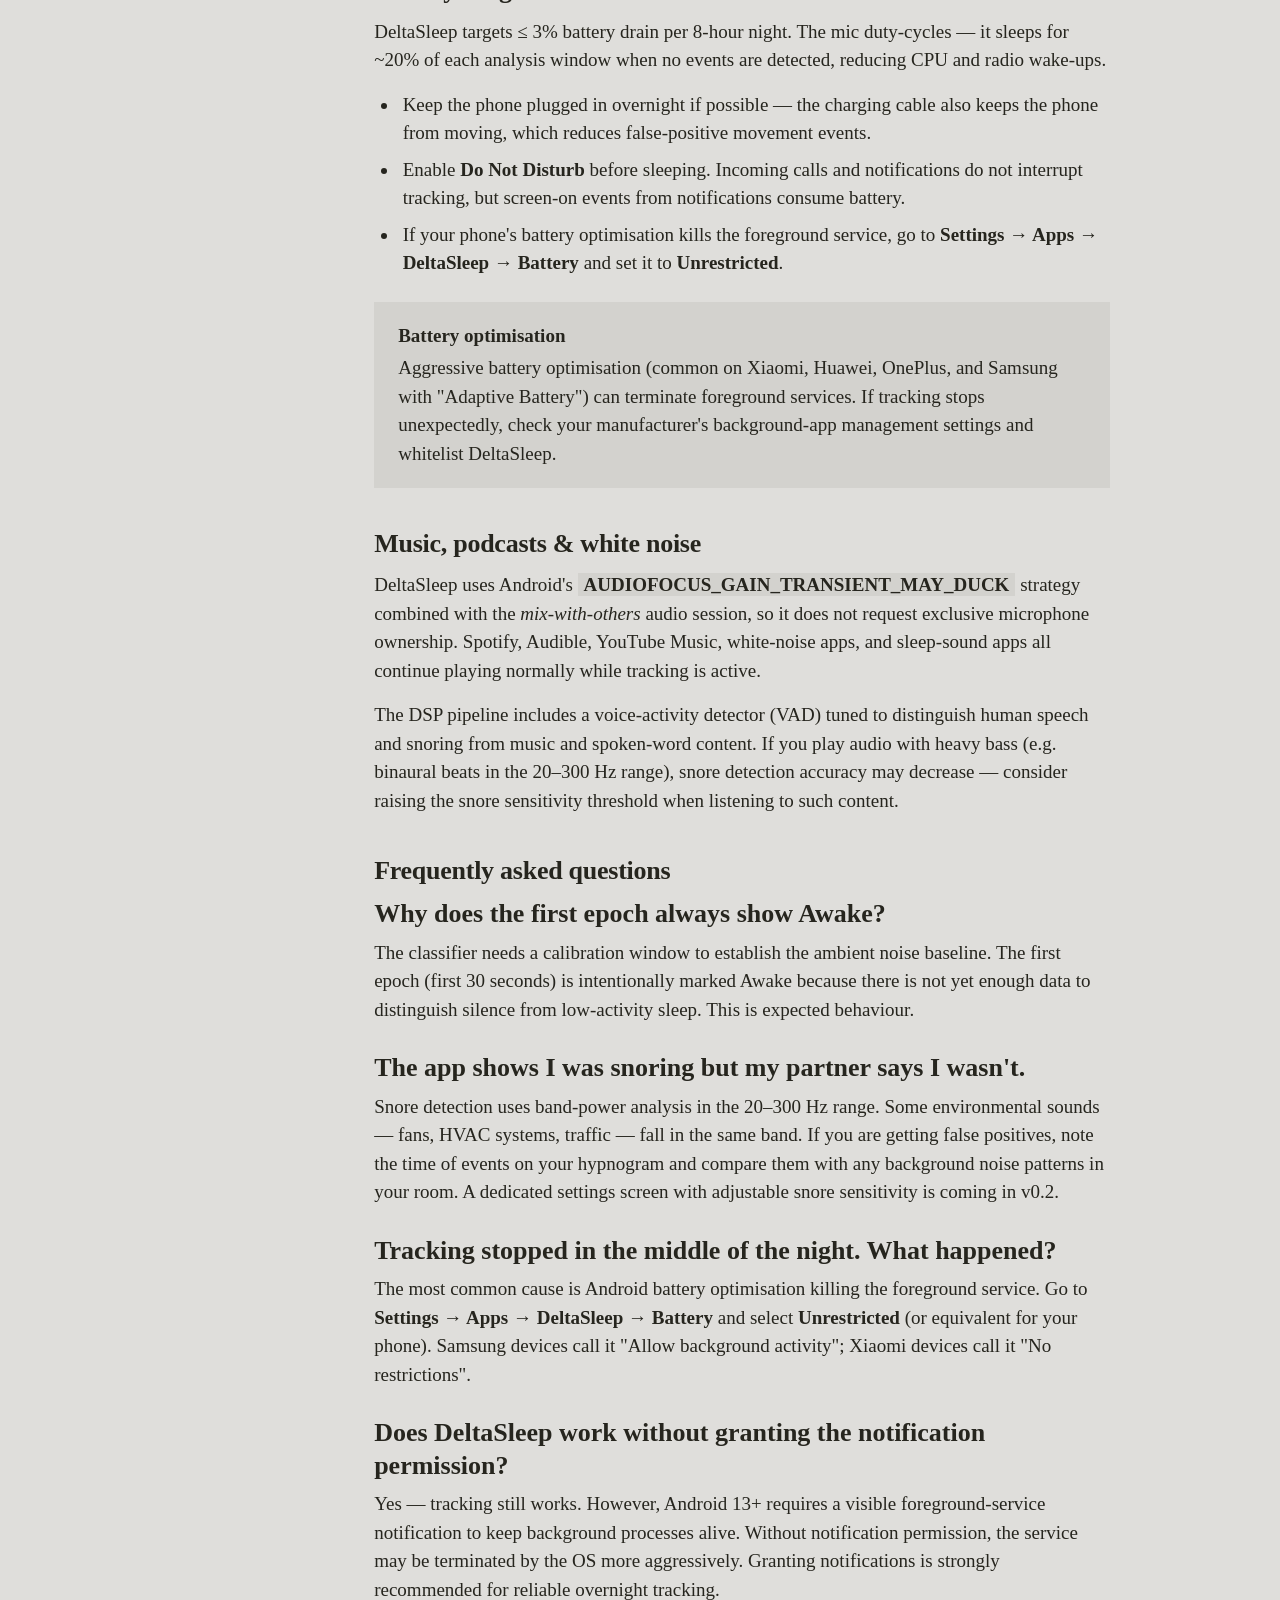
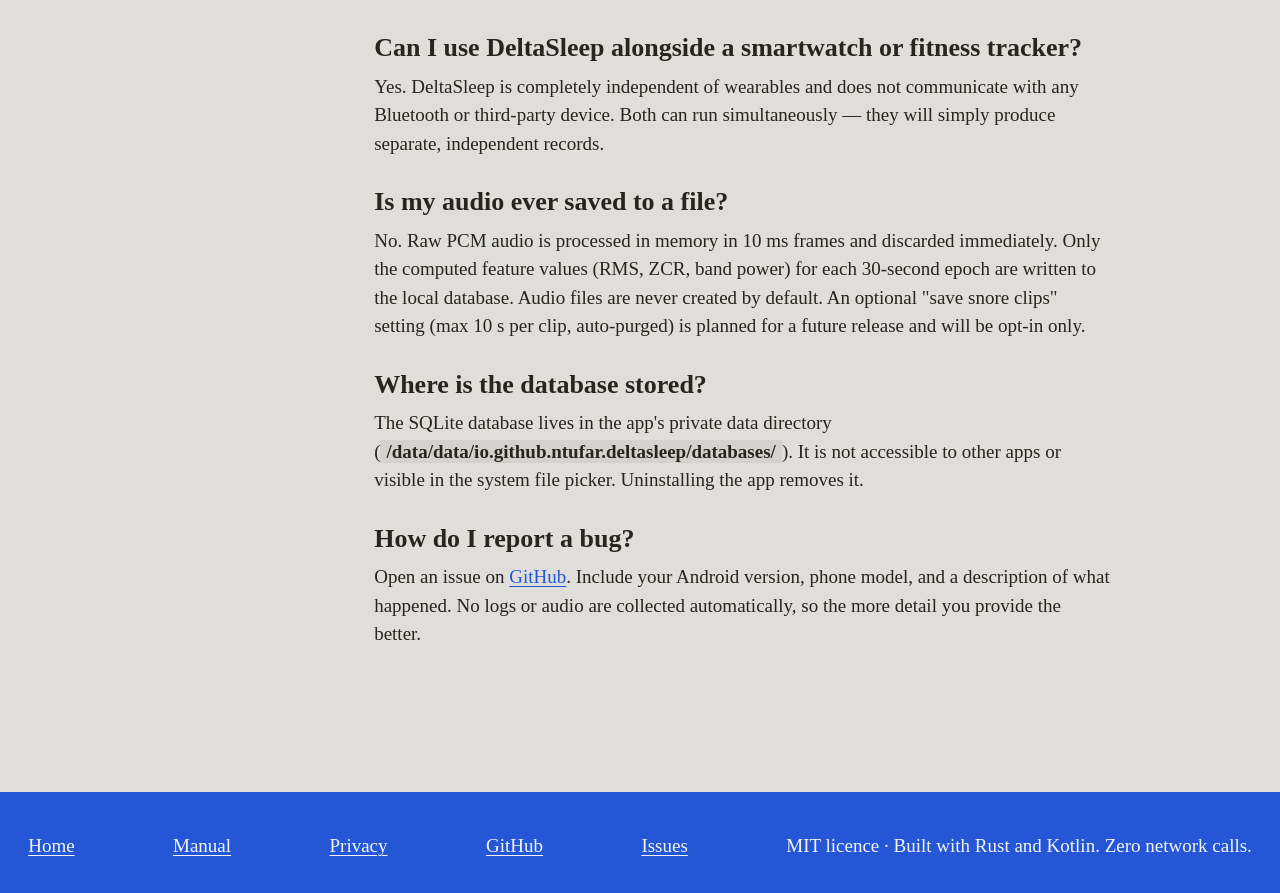
==== commit a6d990aa: "feat(web): redesign the website Replace the dark theme with a stone and blue design. Add a hero with" ====
--- a/web/manual.html
+++ b/web/manual.html
@@ -8,237 +8,28 @@
   <link rel="icon" type="image/svg+xml" href="favicon.svg" />
   <link rel="alternate icon" type="image/png" href="favicon-32.png" sizes="32x32" />
   <link rel="apple-touch-icon" href="apple-touch-icon.png" />
-  <style>
-    :root {
-      --bg:       #0a0e1a;
-      --surface:  #12192b;
-      --border:   #1e2d4a;
-      --primary:  #42a5f5;
-      --deep:     #1565c0;
-      --awake:    #e53935;
-      --rem:      #ab47bc;
-      --text:     #e0e8ff;
-      --muted:    #7a8fb5;
-      --radius:   12px;
-    }
-
-    *, *::before, *::after { box-sizing: border-box; margin: 0; padding: 0; }
-
-    body {
-      font-family: -apple-system, BlinkMacSystemFont, "Segoe UI", Roboto, sans-serif;
-      background: var(--bg);
-      color: var(--text);
-      line-height: 1.7;
-    }
-
-    a { color: var(--primary); text-decoration: none; }
-    a:hover { text-decoration: underline; }
-
-    .container { max-width: 900px; margin: 0 auto; padding: 0 24px; }
-
-    /* ── Nav ── */
-    nav {
-      position: sticky; top: 0; z-index: 10;
-      background: rgba(10, 14, 26, 0.88);
-      backdrop-filter: blur(12px);
-      border-bottom: 1px solid var(--border);
-    }
-    nav .inner {
-      max-width: 900px; margin: 0 auto; padding: 0 24px;
-      display: flex; align-items: center; justify-content: space-between;
-      height: 56px;
-    }
-    nav .logo { font-weight: 700; font-size: 1.1rem; color: var(--text); letter-spacing: -.5px; display: flex; align-items: center; gap: 8px; }
-    nav .logo img { width: 28px; height: 28px; border-radius: 6px; }
-    nav .logo span { color: var(--primary); }
-    nav ul { list-style: none; display: flex; gap: 28px; }
-    nav ul a { color: var(--muted); font-size: 0.9rem; }
-    nav ul a:hover { color: var(--text); text-decoration: none; }
-
-    /* ── Page header ── */
-    .page-header {
-      padding: 64px 0 48px;
-      border-bottom: 1px solid var(--border);
-    }
-    .page-header .eyebrow {
-      display: inline-block;
-      font-size: 0.75rem; font-weight: 600; letter-spacing: 1.5px;
-      text-transform: uppercase; color: var(--primary);
-      background: rgba(66, 165, 245, 0.12);
-      border: 1px solid rgba(66, 165, 245, 0.25);
-      border-radius: 99px; padding: 4px 14px; margin-bottom: 20px;
-    }
-    .page-header h1 { font-size: clamp(1.8rem, 5vw, 2.8rem); font-weight: 800; letter-spacing: -1px; margin-bottom: 12px; }
-    .page-header p { color: var(--muted); font-size: 1.05rem; max-width: 560px; }
-
-    /* ── Two-column layout ── */
-    .layout {
-      display: grid;
-      grid-template-columns: 220px 1fr;
-      gap: 48px;
-      padding: 48px 0 96px;
-      align-items: start;
-    }
-    @media (max-width: 720px) {
-      .layout { grid-template-columns: 1fr; }
-      .sidebar { display: none; }
-    }
-
-    /* ── Sidebar TOC ── */
-    .sidebar {
-      position: sticky; top: 72px;
-    }
-    .sidebar nav ul { flex-direction: column; gap: 0; }
-    .sidebar nav ul li { border-left: 2px solid var(--border); }
-    .sidebar nav ul li a {
-      display: block; padding: 6px 14px;
-      color: var(--muted); font-size: 0.88rem;
-      transition: color .15s, border-color .15s;
-    }
-    .sidebar nav ul li a:hover { color: var(--text); text-decoration: none; }
-    .sidebar nav ul li.section-header > a { font-weight: 600; color: var(--text); font-size: 0.82rem; text-transform: uppercase; letter-spacing: .8px; margin-top: 16px; }
-    .sidebar nav ul li.section-header:first-child > a { margin-top: 0; }
-
-    /* ── Article ── */
-    article section { padding: 0 0 56px; }
-    article section:last-child { padding-bottom: 0; }
-
-    h2 {
-      font-size: 1.5rem; font-weight: 800; letter-spacing: -.5px;
-      margin-bottom: 16px;
-      padding-top: 8px;
-      display: flex; align-items: center; gap: 10px;
-    }
-    h2 .anchor { color: var(--muted); font-size: 1rem; font-weight: 400; }
-
-    h3 {
-      font-size: 1.1rem; font-weight: 700;
-      margin-top: 28px; margin-bottom: 10px;
-      color: var(--text);
-    }
-
-    p { color: var(--muted); margin-bottom: 14px; }
-    p:last-child { margin-bottom: 0; }
-
-    strong { color: var(--text); font-weight: 600; }
-
-    ul, ol { color: var(--muted); padding-left: 20px; margin-bottom: 14px; }
-    li { margin-bottom: 6px; }
-    li strong { color: var(--text); }
-
-    /* ── Callout boxes ── */
-    .callout {
-      border-radius: var(--radius); padding: 16px 20px;
-      margin: 20px 0; font-size: 0.92rem;
-    }
-    .callout-info { background: rgba(66,165,245,.08); border: 1px solid rgba(66,165,245,.2); }
-    .callout-tip  { background: rgba(0,230,118,.08);  border: 1px solid rgba(0,230,118,.2); }
-    .callout-warn { background: rgba(229,57,53,.08);  border: 1px solid rgba(229,57,53,.25); }
-    .callout-label { font-weight: 700; font-size: 0.78rem; letter-spacing: 1px; text-transform: uppercase; margin-bottom: 6px; }
-    .callout-info  .callout-label { color: var(--primary); }
-    .callout-tip   .callout-label { color: #00e676; }
-    .callout-warn  .callout-label { color: var(--awake); }
-
-    /* ── Screen mock ── */
-    .screen-mock {
-      background: var(--surface);
-      border: 1px solid var(--border);
-      border-radius: var(--radius);
-      padding: 20px;
-      margin: 20px 0;
-      font-size: 0.88rem;
-    }
-    .screen-mock .screen-title { font-weight: 700; color: var(--text); margin-bottom: 12px; font-size: 0.95rem; }
-    .screen-mock .row { display: flex; justify-content: space-between; align-items: center; padding: 8px 0; border-bottom: 1px solid var(--border); }
-    .screen-mock .row:last-child { border-bottom: none; }
-    .screen-mock .label { color: var(--muted); }
-    .screen-mock .value { color: var(--text); font-weight: 600; }
-
-    /* ── Color legend ── */
-    .phase-legend { display: flex; gap: 18px; flex-wrap: wrap; margin: 12px 0; }
-    .phase-item { display: flex; align-items: center; gap: 8px; font-size: 0.9rem; color: var(--muted); }
-    .phase-dot { width: 14px; height: 14px; border-radius: 3px; flex-shrink: 0; }
-
-    /* ── Step list ── */
-    .steps { list-style: none; padding: 0; counter-reset: step; }
-    .steps li { counter-increment: step; padding: 10px 0 10px 48px; position: relative; border-bottom: 1px solid var(--border); color: var(--muted); }
-    .steps li:last-child { border-bottom: none; }
-    .steps li::before {
-      content: counter(step);
-      position: absolute; left: 0; top: 10px;
-      width: 28px; height: 28px; border-radius: 50%;
-      background: rgba(66,165,245,.15); border: 1px solid rgba(66,165,245,.3);
-      color: var(--primary); font-weight: 700; font-size: 0.85rem;
-      display: flex; align-items: center; justify-content: center;
-    }
-
-    /* ── Permission badge ── */
-    .perm-badge {
-      display: inline-block;
-      font-family: ui-monospace, "Cascadia Code", monospace;
-      font-size: 0.78rem;
-      background: rgba(229,57,53,.1); border: 1px solid rgba(229,57,53,.3);
-      color: #ef9a9a; border-radius: 4px; padding: 2px 7px;
-    }
-
-    .code-pill {
-      font-family: ui-monospace, "Cascadia Code", monospace;
-      font-size: 0.78rem;
-      background: rgba(66,165,245,.1); border: 1px solid rgba(66,165,245,.2);
-      color: var(--primary); border-radius: 4px; padding: 2px 6px;
-    }
-
-    /* ── Stat cards ── */
-    .stat-row { display: grid; grid-template-columns: repeat(3, 1fr); gap: 12px; margin: 16px 0; }
-    @media (max-width: 500px) { .stat-row { grid-template-columns: 1fr; } }
-    .stat-card {
-      background: var(--surface); border: 1px solid var(--border); border-radius: 10px;
-      padding: 16px; text-align: center;
-    }
-    .stat-card .sv { font-size: 1.4rem; font-weight: 800; color: var(--text); }
-    .stat-card .sl { font-size: 0.8rem; color: var(--muted); margin-top: 4px; }
-
-    /* ── FAQ ── */
-    .faq-item { border-bottom: 1px solid var(--border); padding: 16px 0; }
-    .faq-item:last-child { border-bottom: none; }
-    .faq-q { font-weight: 700; color: var(--text); margin-bottom: 8px; }
-    .faq-a { color: var(--muted); font-size: 0.92rem; }
-
-    /* ── Footer ── */
-    footer {
-      border-top: 1px solid var(--border); padding: 32px 0;
-      text-align: center; color: var(--muted); font-size: 0.85rem;
-    }
-    footer a { color: var(--muted); }
-    footer a:hover { color: var(--text); }
-  </style>
+  <link rel="preload" href="fonts/erode-500.woff2" as="font" type="font/woff2" crossorigin />
+  <link rel="stylesheet" href="site.css" />
+  <link rel="stylesheet" href="docs.css" />
+  <script>document.documentElement.classList.add("js");</script>
 </head>
 <body>
-
-<!-- Nav -->
-<nav>
-  <div class="inner">
-    <a href="index.html" class="logo"><img src="favicon.svg" alt="" aria-hidden="true" />Delta<span>Sleep</span></a>
-    <ul>
-      <li><a href="index.html#features">Features</a></li>
-      <li><a href="manual.html" style="color:var(--text)">Manual</a></li>
-      <li><a href="privacy.html">Privacy</a></li>
-      <li><a href="https://github.com/ntufar/DeltaSleep">GitHub</a></li>
-    </ul>
-  </div>
-</nav>
-
-<!-- Page header -->
-<div class="page-header">
-  <div class="container">
-    <div class="eyebrow">Usage Manual · v0.1</div>
-    <h1>DeltaSleep User Guide</h1>
-    <p>Everything you need to know to track, review, and export your sleep — all processed on your phone, never sent anywhere.</p>
-  </div>
+<header class="header" data-on="stone">
+  <a class="wordmark" href="index.html">DeltaSleep</a>
+  <nav aria-label="Main">
+    <a href="index.html#features">What it does</a>
+    <a href="manual.html" aria-current="page">Manual</a>
+    <a href="privacy.html">Privacy</a>
+    <a class="btn" href="index.html#get">Get the app</a>
+  </nav>
+</header>
+
+<main>
+<div class="doc-head">
+  <h1>User guide</h1>
+  <p>Track, review and export your sleep. Everything runs on your phone and nothing is sent anywhere.</p>
 </div>
-
-<div class="container">
-  <div class="layout">
+<div class="doc-body"><div class="layout">
 
     <!-- Sidebar TOC -->
     <aside class="sidebar">
@@ -269,12 +60,13 @@
     </aside>
 
     <!-- Article -->
-    <article>
+    <article class="prose">
 
       <!-- ── Getting Started ── -->
       <section id="getting-started">
-        <h2>Getting started</h2>
-
+        <h2 data-reveal>Getting started</h2>
+
+        <figure class="shot" data-reveal><img src="img/01-home.jpg" alt="Home screen with the Start Sleep button" /></figure>
         <h3 id="install">Install &amp; first launch</h3>
         <p>DeltaSleep is distributed as a standard Android APK. No Play Store account or Google Services are required.</p>
         <ol class="steps">
@@ -295,15 +87,15 @@
         <div class="screen-mock">
           <div class="row">
             <span class="label"><span class="perm-badge">RECORD_AUDIO</span></span>
-            <span class="value" style="color:var(--muted);font-weight:400;max-width:55%;text-align:right">Analyzes room sounds to detect sleep phases and snoring. Raw audio is <strong>never</strong> saved to disk.</span>
+            <span class="value">Analyzes room sounds to detect sleep phases and snoring. Raw audio is <strong>never</strong> saved to disk.</span>
           </div>
           <div class="row">
             <span class="label"><span class="perm-badge">FOREGROUND_SERVICE</span></span>
-            <span class="value" style="color:var(--muted);font-weight:400;max-width:55%;text-align:right">Keeps the tracking service alive while the screen is off. Required by Android for long-running background tasks.</span>
+            <span class="value">Keeps the tracking service alive while the screen is off. Required by Android for long-running background tasks.</span>
           </div>
           <div class="row">
             <span class="label"><span class="perm-badge">POST_NOTIFICATIONS</span></span>
-            <span class="value" style="color:var(--muted);font-weight:400;max-width:55%;text-align:right">Shows a persistent notification while tracking so you can see it is running and stop it from the notification shade.</span>
+            <span class="value">Shows a persistent notification while tracking so you can see it is running and stop it from the notification shade.</span>
           </div>
         </div>
 
@@ -315,7 +107,7 @@
 
       <!-- ── Tracking ── -->
       <section id="tracking">
-        <h2>Tracking</h2>
+        <h2 data-reveal>Tracking</h2>
 
         <h3 id="start-session">Starting a session</h3>
         <p>Open DeltaSleep and tap <strong>Start Sleep</strong> on the home screen.</p>
@@ -349,18 +141,18 @@
 
         <p>The <strong>Live signal</strong> chart shows three separate signals for the last three minutes. Each is a smoothed line updated roughly every two seconds:</p>
         <ul>
-          <li><strong style="color:#00e676">Audio level</strong> — overall microphone RMS energy. Spikes when you move or speak.</li>
-          <li><strong style="color:#40c4ff">Sound texture</strong> — zero-crossing rate. High values indicate high-frequency content (e.g. breathing, rustling).</li>
-          <li><strong style="color:#ffab40">Snore band</strong> — spectral band power in the 20–300 Hz range. Elevated when snore-like sounds are present.</li>
+          <li><strong>Audio level</strong> — overall microphone RMS energy. Spikes when you move or speak.</li>
+          <li><strong>Sound texture</strong> — zero-crossing rate. High values indicate high-frequency content (e.g. breathing, rustling).</li>
+          <li><strong>Snore band</strong> — spectral band power in the 20–300 Hz range. Elevated when snore-like sounds are present.</li>
         </ul>
 
         <p>The <strong>Phase history</strong> chart scrolls automatically to the right edge as new epochs arrive. Each column is one 30-second epoch. A faint pink overlay on a column means a snore event was recorded for that epoch.</p>
 
         <div class="phase-legend">
-          <div class="phase-item"><div class="phase-dot" style="background:#e53935"></div> Awake</div>
-          <div class="phase-item"><div class="phase-dot" style="background:#42a5f5"></div> Light sleep</div>
-          <div class="phase-item"><div class="phase-dot" style="background:#1565c0"></div> Deep sleep</div>
-          <div class="phase-item"><div class="phase-dot" style="background:rgba(255,64,129,.5)"></div> Snore overlay</div>
+          <div class="phase-item"><div class="phase-dot"></div> Awake</div>
+          <div class="phase-item"><div class="phase-dot"></div> Light sleep</div>
+          <div class="phase-item"><div class="phase-dot"></div> Deep sleep</div>
+          <div class="phase-item"><div class="phase-dot"></div> Snore overlay</div>
         </div>
 
         <h3 id="stop-session">Stopping a session</h3>
@@ -375,8 +167,9 @@
 
       <!-- ── Results ── -->
       <section id="results">
-        <h2>Your results</h2>
-
+        <h2 data-reveal>Your results</h2>
+
+        <figure class="shot" data-reveal><img src="img/02-session.jpg" alt="Session screen with sleep stages and snore intensity" /></figure>
         <h3 id="session-screen">Session screen</h3>
         <p>After stopping, DeltaSleep shows three headline numbers at the top:</p>
 
@@ -395,11 +188,11 @@
         <h3 id="hypnogram">Reading the hypnogram</h3>
         <p>The hypnogram is a horizontal bar chart where the x-axis is clock time and colour represents the detected sleep stage. Time labels are shown below the chart every five minutes.</p>
 
-        <div class="phase-legend" style="margin-bottom:16px">
-          <div class="phase-item"><div class="phase-dot" style="background:#e53935"></div> Awake (red)</div>
-          <div class="phase-item"><div class="phase-dot" style="background:#42a5f5"></div> Light sleep (blue)</div>
-          <div class="phase-item"><div class="phase-dot" style="background:#1565c0"></div> Deep sleep (dark blue)</div>
-          <div class="phase-item"><div class="phase-dot" style="background:rgba(255,64,129,.7)"></div> Snore (pink overlay)</div>
+        <div class="phase-legend">
+          <div class="phase-item"><div class="phase-dot"></div> Awake (red)</div>
+          <div class="phase-item"><div class="phase-dot"></div> Light sleep (blue)</div>
+          <div class="phase-item"><div class="phase-dot"></div> Deep sleep (dark blue)</div>
+          <div class="phase-item"><div class="phase-dot"></div> Snore (pink overlay)</div>
         </div>
 
         <p>The chart scrolls horizontally for long sessions. Pinch-to-zoom is not yet supported — pan by swiping left and right.</p>
@@ -409,6 +202,7 @@
           Version 0.1 uses movement and audio heuristics — not a wearable or EEG. The algorithm analyses RMS energy, zero-crossing rate, and spectral band power to infer whether you are awake, in light sleep, or in deep sleep. REM detection is planned for v0.2.
         </div>
 
+        <figure class="shot" data-reveal><img src="img/03-trends.jpg" alt="Trends screen with weekly sleep bars" /></figure>
         <h3 id="stats">Sleep stats</h3>
         <p>The three stat cards are computed entirely on-device from the epoch data stored in the local SQLite database. No server calculation, no sync required.</p>
 
@@ -418,7 +212,7 @@
 
       <!-- ── Data & Export ── -->
       <section id="data">
-        <h2>Data &amp; export</h2>
+        <h2 data-reveal>Data &amp; export</h2>
 
         <h3 id="export-csv">Export CSV</h3>
         <p>Tap <strong>Export CSV</strong> on the session screen. Android's system file picker opens, letting you choose any folder — Downloads, a USB drive, a cloud folder you have mounted locally — wherever you want the file.</p>
@@ -465,8 +259,9 @@
 
       <!-- ── Tips & Troubleshooting ── -->
       <section id="tips">
-        <h2>Tips &amp; troubleshooting</h2>
-
+        <h2 data-reveal>Tips &amp; troubleshooting</h2>
+
+        <figure class="shot" data-reveal><img src="img/04-report.jpg" alt="Apnea risk report screen" /></figure>
         <h3 id="placement">Phone placement</h3>
         <p>The microphone is typically located at the bottom edge of the phone. For best results:</p>
         <ul>
@@ -537,22 +332,19 @@
       </section>
 
     </article>
-  </div>
-</div>
-
-<!-- Footer -->
-<footer>
-  <div class="container">
-    <p>
-      <a href="index.html">Home</a> ·
-      <a href="https://github.com/ntufar/DeltaSleep">GitHub</a> ·
-      <a href="https://github.com/ntufar/DeltaSleep/issues">Issues</a> ·
-      <a href="https://github.com/ntufar/DeltaSleep/blob/master/LICENSE">MIT</a> ·
-      <a href="privacy.html">Privacy Policy</a>
-    </p>
-    <p style="margin-top:8px">Built with Rust + Kotlin. Zero network calls.</p>
+  </div></div>
+</main>
+<footer class="footer on-blue">
+  <div class="footer-simple">
+    <a href="index.html">Home</a>
+    <a href="manual.html">Manual</a>
+    <a href="privacy.html">Privacy</a>
+    <a href="https://github.com/ntufar/DeltaSleep">GitHub</a>
+    <a href="https://github.com/ntufar/DeltaSleep/issues">Issues</a>
+    <span>MIT licence · Built with Rust and Kotlin. Zero network calls.</span>
   </div>
 </footer>
 
+<script src="site.js"></script>
 </body>
 </html>
--- a/web/site.css
+++ b/web/site.css
@@ -0,0 +1,260 @@
+@font-face { font-family: "Erode"; src: url("fonts/erode-400.woff2") format("woff2"); font-weight: 400; font-display: swap; }
+@font-face { font-family: "Erode"; src: url("fonts/erode-500.woff2") format("woff2"); font-weight: 500; font-display: swap; }
+@font-face { font-family: "Erode"; src: url("fonts/erode-600.woff2") format("woff2"); font-weight: 600; font-display: swap; }
+
+:root {
+  --bg: #dfdedb;
+  --surface: #d3d2ce;
+  --ink: #26251e;
+  --muted: #4d4b44;
+  --accent: #2456d6;
+  --accent-ink: #ffffff;
+  --deep: #0f2766;
+  --pale: #f2f4f8;
+  --pale-soft: #e4eafb;
+
+  --step-small: clamp(0.8125rem, 0.79rem + 0.1vw, 0.875rem);
+  --step-body: clamp(1.0625rem, 1rem + 0.25vw, 1.1875rem);
+  --step-lead: clamp(1.25rem, 1.1rem + 0.7vw, 1.625rem);
+  --step-head: clamp(2rem, 1.3rem + 3.2vw, 4rem);
+  --step-display: clamp(3.5rem, 11vw, 11.5rem);
+
+  --margin: clamp(16px, 2.2vw, 32px);
+  --gap-section: clamp(72px, 9vw, 150px);
+  --radius: 0;
+}
+
+*, *::before, *::after { box-sizing: border-box; margin: 0; padding: 0; }
+html { scroll-behavior: smooth; }
+body {
+  font-family: "Erode", Georgia, serif;
+  font-size: var(--step-body);
+  line-height: 1.5;
+  background: var(--bg);
+  color: var(--ink);
+  -webkit-font-smoothing: antialiased;
+}
+img { display: block; max-width: 100%; }
+a { color: inherit; text-decoration-thickness: 0.06em; text-underline-offset: 0.16em; }
+:focus-visible { outline: 3px solid var(--accent); outline-offset: 3px; }
+.on-blue :focus-visible, .header[data-on="blue"] :focus-visible { outline-color: var(--pale); }
+::selection { background: var(--accent); color: var(--accent-ink); }
+
+.visually-hidden { position: absolute; width: 1px; height: 1px; overflow: hidden; clip-path: inset(50%); white-space: nowrap; }
+
+/* ---------- header ---------- */
+.header {
+  position: absolute; top: 0; left: 0; right: 0; z-index: 20;
+  display: flex; align-items: center; justify-content: space-between; gap: 24px;
+  padding: 20px var(--margin);
+  color: var(--ink);
+  background: var(--bg);
+  transition: color 300ms ease, background-color 300ms ease;
+}
+.js .header { position: fixed; }
+.header[data-on="blue"] { color: var(--pale); background: var(--accent); }
+.header[data-on="surface"] { background: var(--surface); }
+.wordmark { font-size: var(--step-lead); font-weight: 600; letter-spacing: -0.02em; text-decoration: none; line-height: 1; }
+.header nav { display: flex; align-items: center; gap: clamp(16px, 2.4vw, 36px); font-size: var(--step-body); }
+.header nav a { text-decoration: none; }
+.header nav a:not(.btn):hover { text-decoration: underline; }
+
+.btn {
+  display: inline-flex; align-items: center; justify-content: center;
+  min-height: 48px; padding: 0 24px;
+  font: inherit; font-weight: 600; text-decoration: none; cursor: pointer;
+  background: var(--accent); color: var(--accent-ink); border: 0; border-radius: var(--radius);
+  transition: transform 160ms ease, background-color 300ms ease, color 300ms ease;
+}
+.btn:hover { transform: translateY(-2px); }
+.btn:active { transform: translateY(1px); }
+.header[data-on="blue"] .btn { background: var(--pale); color: var(--accent); }
+.btn-ink { background: var(--ink); }
+.btn-pale { background: var(--pale); color: var(--accent); }
+
+/* ---------- hero: two fields, one headline across the seam ---------- */
+.hero { --seam: max(50svh, 380px); position: relative; height: 130svh; min-height: 760px; overflow: hidden; background: var(--accent); }
+.field-top { position: absolute; left: 0; right: 0; top: 0; height: var(--seam); background: var(--bg); }
+.hero h1 {
+  --fs: clamp(5.25rem, 14.5vw, 15rem);
+  position: absolute; left: 0; right: 0; top: calc(var(--seam) - var(--fs) * 1.1);
+  font-size: var(--fs); font-weight: 500; line-height: 0.86; letter-spacing: -0.03em;
+  text-align: center; white-space: nowrap; padding-bottom: 0.2em; color: var(--accent);
+}
+.hero h1::after {
+  content: "Sleep\A unplugged."; white-space: pre;
+  position: absolute; inset: 0; color: var(--deep); pointer-events: none;
+  clip-path: inset(calc(var(--fs) * 1.1) 0 0 0);
+}
+.hero-lede {
+  position: absolute; left: 50%; transform: translateX(-50%);
+  top: calc(100svh - 56px - 6.5em); width: min(36ch, calc(100% - 2 * var(--margin)));
+  font-size: var(--step-lead); line-height: 1.4; text-align: center; color: var(--pale);
+}
+.hero-cta { position: absolute; left: 0; right: 0; top: calc(100svh - 56px - 3em + 0.4em); display: none; }
+
+/* ---------- shared section grammar ---------- */
+.chapter { position: relative; padding: var(--gap-section) var(--margin); }
+.chapter-stone { background: var(--bg); }
+.chapter-surface { background: var(--surface); }
+.chapter-blue { background: var(--accent); color: var(--pale); }
+code { font-family: inherit; font-weight: 600; }
+.statement-h { font-size: var(--step-head); font-weight: 500; line-height: 0.98; letter-spacing: -0.03em; }
+.soft { color: var(--ink); }
+.on-blue .soft { color: var(--pale-soft); }
+
+/* intro: a statement with frames of the real interface set inline */
+.intro { padding-top: clamp(80px, 12vw, 180px); padding-bottom: clamp(80px, 12vw, 180px); }
+.intro p {
+  max-width: 24ch; font-size: var(--step-lead); line-height: 1.22;
+  font-weight: 500; letter-spacing: -0.015em; max-width: 34ch; margin-left: clamp(0px, 14vw, 240px);
+}
+.thumb {
+  display: inline-block; width: 1.6em; height: 0.85em; vertical-align: -0.12em;
+  margin: 0 0.12em; border-radius: 0.14em; overflow: hidden; background: #0a0e1a;
+}
+.thumb img { width: 100%; height: 100%; object-fit: cover; }
+
+/* features: rows hang from one axis */
+.features-head { min-height: 56svh; display: flex; align-items: center; padding-left: 35%; }
+.features-head h2 { font-size: clamp(2.5rem, 5vw, 5rem); font-weight: 500; line-height: 0.98; letter-spacing: -0.03em; }
+.rows { display: flex; flex-direction: column; gap: clamp(64px, 8vw, 120px); }
+.row { display: grid; grid-template-columns: 35% minmax(0, 1fr) auto; align-items: start; }
+.row-text { grid-column: 2; max-width: 36rem; }
+.row h3 { font-size: clamp(1.75rem, 3vw, 3rem); font-weight: 500; line-height: 1.02; letter-spacing: -0.025em; margin-bottom: 14px; }
+.row p { max-width: 34ch; font-size: var(--step-body); line-height: 1.5; color: var(--pale); }
+.row figure { grid-column: 3; justify-self: end; margin-left: 40px; overflow: hidden; background: #0a0e1a; }
+.row figure img { width: 100%; height: 100%; object-fit: cover; will-change: transform; }
+.row:nth-child(1) figure { width: 320px; aspect-ratio: 3 / 2; }
+.row:nth-child(2) figure { width: 240px; aspect-ratio: 4 / 5; }
+.row:nth-child(3) figure { width: 180px; aspect-ratio: 1 / 1; }
+.row:nth-child(4) figure { width: 320px; aspect-ratio: 3 / 2; }
+.row:nth-child(5) figure { width: 240px; aspect-ratio: 4 / 5; }
+.row figure { position: relative; }
+.row figure img { position: absolute; inset: -6% 0; height: 112%; }
+
+/* how it works: a staircase of clauses */
+.steps { list-style: none; display: grid; grid-template-columns: repeat(12, 1fr); row-gap: 72px; }
+.steps li { grid-row: auto; }
+.steps li:nth-child(1) { grid-column: 1 / 13; }
+.steps li:nth-child(2) { grid-column: 3 / 13; }
+.steps li:nth-child(3) { grid-column: 5 / 13; }
+.steps li:nth-child(4) { grid-column: 7 / 13; }
+.steps h3 { font-size: clamp(2.25rem, 6vw, 6.5rem); font-weight: 500; line-height: 1; letter-spacing: -0.03em; }
+.steps li:nth-child(4) h3 { color: var(--accent); }
+.steps p { margin-top: 12px; max-width: 34ch; font-size: var(--step-body); line-height: 1.5; }
+
+/* showcase: the headline is a field you can type in */
+.try { min-height: 0; }
+.try-input {
+  display: block; width: 100%; background: transparent; border: 0; border-radius: 0;
+  font: inherit; font-size: clamp(2rem, 7.2vw, 8.25rem); font-weight: 500; letter-spacing: -0.035em; line-height: 1.05;
+  color: var(--ink); caret-color: var(--accent); padding: 0; outline-offset: 8px;
+}
+.try-input::placeholder { color: var(--muted); }
+.try-lead { max-width: 40ch; margin-bottom: 24px; }
+.panel {
+  margin-top: 48px; max-width: 760px; background: var(--bg); padding: 12px 32px;
+  font-family: system-ui, -apple-system, "Segoe UI", sans-serif; font-size: var(--step-lead); line-height: 1.35;
+}
+.panel dl { display: grid; grid-template-columns: 1fr auto; }
+.panel dt, .panel dd { padding: 14px 0; }
+.panel dt { color: var(--muted); }
+.panel dd { text-align: right; font-weight: 600; font-variant-numeric: tabular-nums; overflow-wrap: anywhere; padding-left: 16px; }
+.panel .refused { color: #a3201a; }
+.panel-note { margin-top: 16px; max-width: 760px; font-size: var(--step-body); }
+.examples { margin-top: 56px; display: flex; flex-wrap: wrap; gap: 8px 28px; }
+.examples button {
+  font: inherit; font-size: var(--step-body); color: var(--ink); background: none; border: 0; padding: 8px 0;
+  text-decoration: underline; text-underline-offset: 0.2em; cursor: pointer; min-height: 44px;
+}
+.examples button:hover { color: var(--accent); }
+
+/* open stack */
+.stack { display: grid; grid-template-columns: 35% minmax(0, 1fr); align-items: start; row-gap: 56px; }
+.stack h2 { grid-column: 2; font-size: clamp(2.75rem, 7vw, 7rem); font-weight: 500; line-height: 0.98; letter-spacing: -0.03em; max-width: 11ch; }
+.stack dl { grid-column: 2; display: grid; grid-template-columns: minmax(7rem, 11rem) 1fr; gap: 20px 24px; max-width: 40rem; }
+.stack dt { color: var(--ink); }
+.stack dd { font-weight: 500; }
+.stack dl { font-size: var(--step-lead); line-height: 1.3; row-gap: 28px; max-width: 52rem; }
+.stack code { font-family: inherit; font-weight: 600; }
+
+/* closing line */
+.close { min-height: 80svh; display: flex; flex-direction: column; justify-content: center; }
+.close h2 { font-size: clamp(3.25rem, 12vw, 13rem); font-weight: 500; line-height: 0.94; letter-spacing: -0.035em; max-width: 9ch; }
+.close-actions { margin-top: 48px; display: flex; flex-wrap: wrap; gap: 12px; }
+.close-note { margin-top: 20px; max-width: 46ch; font-size: var(--step-small); color: var(--ink); }
+
+/* footer: contact as the headline */
+.footer { background: var(--accent); color: var(--pale); min-height: 90svh; padding: 40px var(--margin) 32px; display: flex; flex-direction: column; }
+.footer-top { display: grid; grid-template-columns: 7fr 5fr; gap: 24px; font-size: var(--step-small); line-height: 1.45; }
+.footer-top ul { list-style: none; display: grid; gap: 4px; grid-template-columns: repeat(3, minmax(0, auto)); justify-content: start; column-gap: 32px; }
+.footer-top .up { justify-self: end; }
+.footer-link {
+  margin-top: auto; display: block; text-decoration: none;
+  font-size: clamp(2.25rem, 8.4vw, 9rem); font-weight: 500; line-height: 0.94; letter-spacing: -0.035em;
+  padding-top: 20vh; overflow-wrap: anywhere;
+}
+.footer-link:hover { text-decoration: underline; text-decoration-thickness: 0.05em; }
+.footer-meta { margin-top: 40px; display: grid; grid-template-columns: 1fr 1fr 1fr; font-size: var(--step-small); gap: 16px; }
+.footer-meta span:nth-child(2) { text-align: center; }
+.footer-meta span:nth-child(3) { text-align: right; }
+
+/* ---------- motion ---------- */
+.js [data-reveal] { opacity: 0; transform: translateY(24px); transition: opacity 700ms cubic-bezier(.2,.7,.2,1), transform 700ms cubic-bezier(.2,.7,.2,1); transition-delay: var(--d, 0ms); }
+.js [data-reveal].in { opacity: 1; transform: none; }
+.hero-lede, .hero h1 { animation: rise 900ms cubic-bezier(.2,.7,.2,1) both; }
+.hero-lede { animation-delay: 250ms; }
+@keyframes rise { from { opacity: 0; translate: 0 28px; } to { opacity: 1; translate: 0 0; } }
+.thumb img { animation: drift 14s ease-in-out infinite alternate; }
+@keyframes drift { from { transform: scale(1); } to { transform: scale(1.12); } }
+
+@media (prefers-reduced-motion: reduce) {
+  html { scroll-behavior: auto; }
+  .js [data-reveal] { transform: none; transition: opacity 200ms linear; }
+  .hero-lede, .hero h1 { animation: none; }
+  .thumb img { animation: none; }
+  .btn:hover { transform: none; }
+  .row figure img { transform: none !important; }
+}
+
+/* ---------- phone ---------- */
+@media (max-width: 760px) {
+  .header { padding: 16px var(--margin); }
+  .header nav a:not(.btn) { display: none; }
+  .header .menu-link { display: inline !important; }
+  .hero { min-height: 640px; }
+  .panel { font-size: 1rem; padding: 8px 20px; }
+  .hero { --seam: max(46svh, 300px); }
+  .hero h1 { --fs: 22vw; }
+  .hero-lede { font-size: 1.125rem; max-width: 28ch; top: calc(100svh - 40px - 7em); }
+  .intro p { margin-left: 0; font-size: 1.5rem; }
+  .features-head { padding-left: 0; min-height: 50svh; }
+  .row { grid-template-columns: 1fr; row-gap: 24px; }
+  .row-text, .row figure { grid-column: 1; }
+  .row figure { margin-left: 0; justify-self: start; }
+  .row:nth-child(1) figure { width: 100%; }
+  .row:nth-child(2) figure { width: 70%; justify-self: end; }
+  .row:nth-child(3) figure { width: 55%; }
+  .row:nth-child(4) figure { width: 100%; }
+  .row:nth-child(5) figure { width: 70%; justify-self: end; }
+  .steps { row-gap: 40px; }
+  .steps li:nth-child(n) { grid-column: 1 / 13; }
+  .steps li:nth-child(2) { padding-left: 6vw; }
+  .steps li:nth-child(3) { padding-left: 12vw; }
+  .steps li:nth-child(4) { padding-left: 18vw; }
+  .steps h3 { font-size: 8.4vw; }
+  .try-input { font-size: 11vw; }
+  .examples { gap: 8px; }
+  .examples button { background: var(--bg); text-decoration: none; padding: 0 16px; min-height: 44px; }
+  .stack { grid-template-columns: 1fr; }
+  .stack h2, .stack dl { grid-column: 1; }
+  .stack dl { grid-template-columns: 1fr; gap: 4px 0; }
+  .stack dd { margin-bottom: 16px; }
+  .footer-top { grid-template-columns: 1fr; }
+  .footer-top ul { grid-template-columns: 1fr; }
+  .footer-top .up { justify-self: start; }
+  .footer-link { font-size: 11vw; }
+  .footer-meta { grid-template-columns: 1fr; font-size: 13px; }
+  .footer-meta span:nth-child(n) { text-align: left; }
+}
--- a/web/docs.css
+++ b/web/docs.css
@@ -0,0 +1,85 @@
+/* Document pages: manual and privacy. Built on the tokens in site.css. */
+.header { background: var(--bg); }
+.header nav a[aria-current="page"] { text-decoration: underline; text-underline-offset: 0.2em; }
+
+.doc-head { padding: clamp(120px, 14vw, 200px) var(--margin) clamp(56px, 7vw, 100px); background: var(--accent); color: var(--pale); }
+.doc-head h1 { font-size: clamp(3.5rem, 11vw, 11.5rem); font-weight: 500; line-height: 0.9; letter-spacing: -0.035em; max-width: 8ch; }
+.doc-head p { margin-top: 32px; max-width: 46ch; font-size: var(--step-lead); line-height: 1.4; }
+.doc-body { background: var(--bg); padding: var(--gap-section) var(--margin); }
+
+.layout { display: grid; grid-template-columns: minmax(180px, 22%) minmax(0, 1fr); gap: clamp(32px, 6vw, 96px); align-items: start; }
+.sidebar { position: sticky; top: 88px; max-height: calc(100svh - 120px); overflow: auto; }
+.sidebar ul { list-style: none; }
+.sidebar a { display: block; padding: 5px 0; text-decoration: none; font-size: var(--step-body); }
+.sidebar a:hover { text-decoration: underline; }
+.sidebar .section-header a { font-weight: 600; margin-top: 20px; }
+.sidebar .section-header:first-child a { margin-top: 0; }
+.sidebar li:not(.section-header) a { padding-left: 14px; }
+
+.prose { max-width: 46rem; }
+.prose section { padding-bottom: clamp(64px, 8vw, 120px); }
+.prose section:last-child { padding-bottom: 0; }
+.prose h2 { font-size: var(--step-head); font-weight: 500; line-height: 1; letter-spacing: -0.03em; margin-bottom: 28px; }
+.prose h3 { font-size: var(--step-lead); font-weight: 600; line-height: 1.2; letter-spacing: -0.01em; margin: 40px 0 12px; }
+.prose p { margin-bottom: 16px; }
+.prose ul, .prose ol { padding-left: 1.3em; margin-bottom: 16px; }
+.prose li { margin-bottom: 8px; padding-left: 0.2em; }
+.prose a { color: var(--accent); }
+.prose strong { font-weight: 600; }
+.prose code, .code-pill, .pill, .perm-badge { font-family: inherit; font-weight: 600; background: var(--surface); padding: 1px 6px; overflow-wrap: anywhere; }
+.prose .steps { list-style: decimal; }
+
+.callout { background: var(--surface); padding: 20px 24px; margin: 24px 0; }
+.callout strong, .callout-label { font-weight: 600; }
+.callout-label { display: block; margin-bottom: 4px; }
+.callout-warn { background: var(--ink); color: var(--bg); }
+.callout-warn .callout-label, .callout-warn strong { color: var(--bg); }
+.callout-warn a { color: var(--bg); }
+
+.screen-mock { background: var(--surface); padding: 8px 24px; margin: 24px 0; font-size: var(--step-body); }
+.screen-mock .screen-title { font-weight: 600; padding: 14px 0 4px; }
+.screen-mock .row { display: flex; justify-content: space-between; align-items: baseline; gap: 24px; padding: 14px 0; }
+.screen-mock .row + .row { background: none; }
+.screen-mock .value { text-align: right; max-width: 60%; }
+
+.phase-legend { display: flex; gap: 12px 24px; flex-wrap: wrap; margin: 16px 0; }
+.phase-item { display: flex; align-items: center; gap: 10px; }
+.phase-dot { width: 18px; height: 18px; flex-shrink: 0; }
+
+.stat-row { display: grid; grid-template-columns: repeat(3, 1fr); gap: 8px; margin: 24px 0; }
+.stat-card { background: var(--surface); padding: 20px; }
+.stat-card .sv { font-size: var(--step-head); font-weight: 500; line-height: 1; letter-spacing: -0.03em; }
+.stat-card .sl { margin-top: 8px; font-size: var(--step-small); color: var(--ink); }
+
+.faq-item { padding: 0 0 28px; }
+.faq-q { font-size: var(--step-lead); font-weight: 600; line-height: 1.25; margin-bottom: 8px; }
+
+/* privacy: checklist without ticks */
+.policy ul { list-style: none; padding-left: 0; }
+.policy ul li { padding-left: 0; }
+.policy .check { display: none; }
+.policy h2 { font-size: clamp(1.75rem, 3vw, 3rem); margin-top: 8px; }
+.policy section { padding-bottom: clamp(48px, 6vw, 88px); }
+.policy section h2 + p { margin-top: 0; }
+.policy .callout { font-size: var(--step-lead); line-height: 1.35; }
+
+.footer { min-height: 0; }
+.footer-simple { font-size: var(--step-body); display: flex; flex-wrap: wrap; justify-content: space-between; gap: 16px 32px; }
+
+@media (max-width: 760px) {
+  .layout { grid-template-columns: 1fr; }
+  .sidebar { display: none; }
+  .stat-row { grid-template-columns: 1fr; }
+  .screen-mock .row { flex-direction: column; gap: 6px; }
+  .screen-mock .value { max-width: none; text-align: left; }
+}
+@media (min-width: 761px) { .doc-body > .policy { margin-left: 28%; } }
+.shot { width: min(100%, 300px); height: 360px; overflow: hidden; background: #0a0e1a; margin: 32px 0; }
+.shot img { width: 100%; height: 100%; object-fit: cover; object-position: 50% 30%; }
+.callout-warn .perm-badge, .callout-warn code, .callout-warn .code-pill { background: transparent; padding: 0; }
+.js .prose h2, .js .prose h3, .js .faq-item { opacity: 1; }
+.callout a { color: var(--ink); }
+.prose .steps { display: block; padding-bottom: 0; padding-left: 1.3em; }
+.prose .steps li:nth-child(n) { grid-column: auto; padding-left: 0.2em; margin-bottom: 8px; }
+.prose .steps p { margin-top: 0; max-width: none; font-size: inherit; }
+.screen-mock .row { display: flex; grid-template-columns: none; }
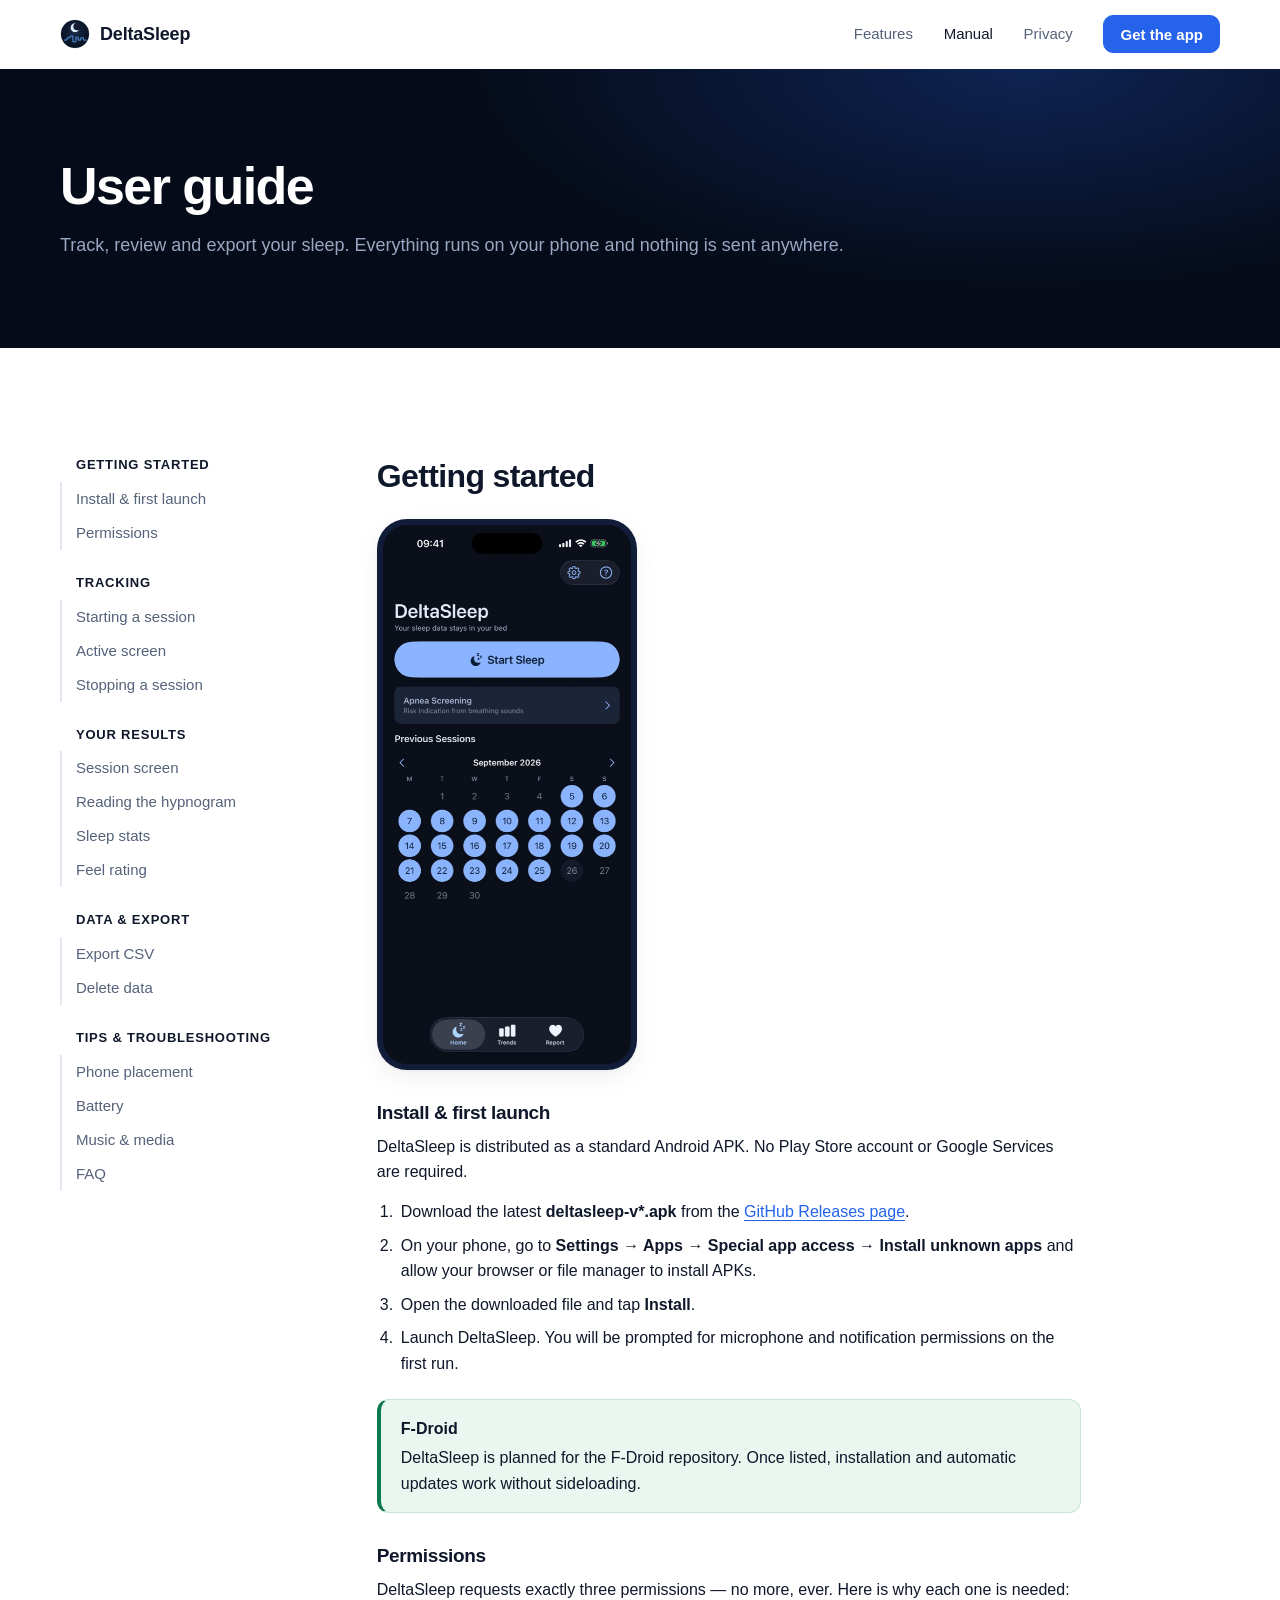
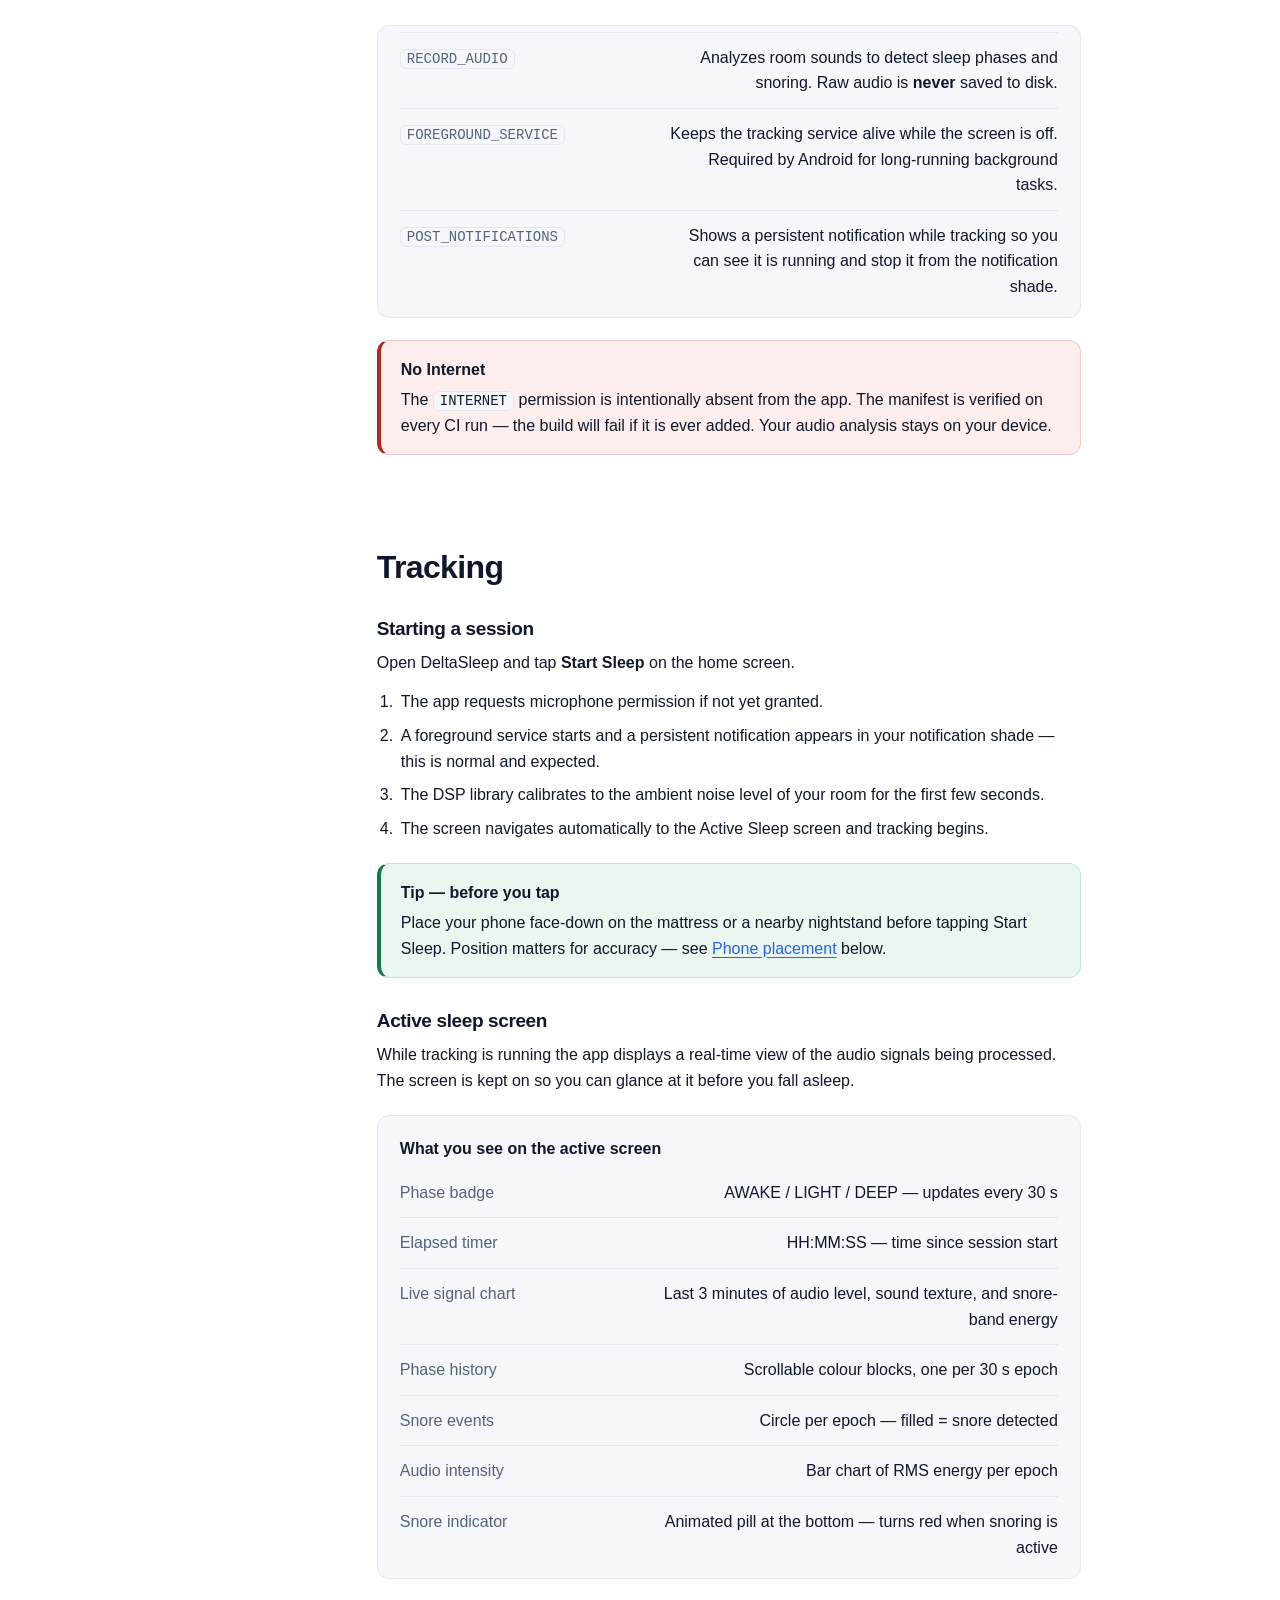
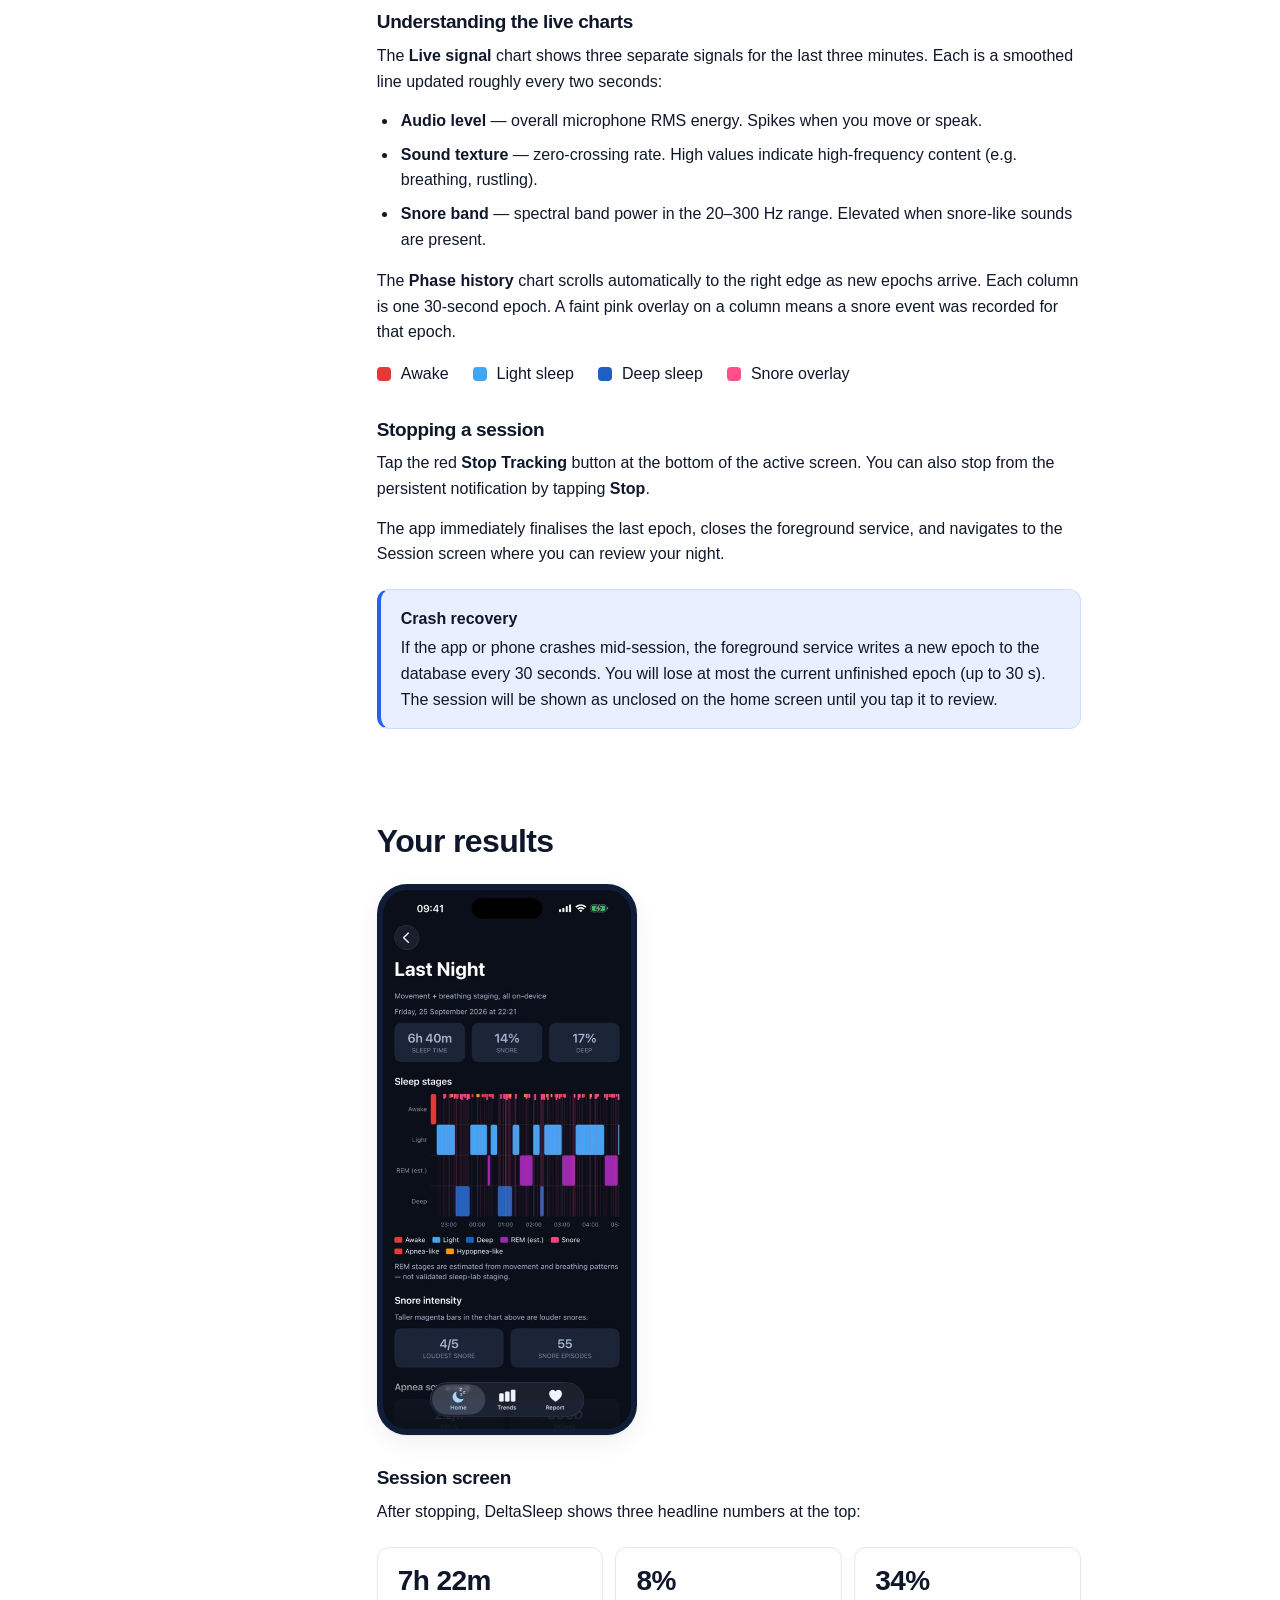
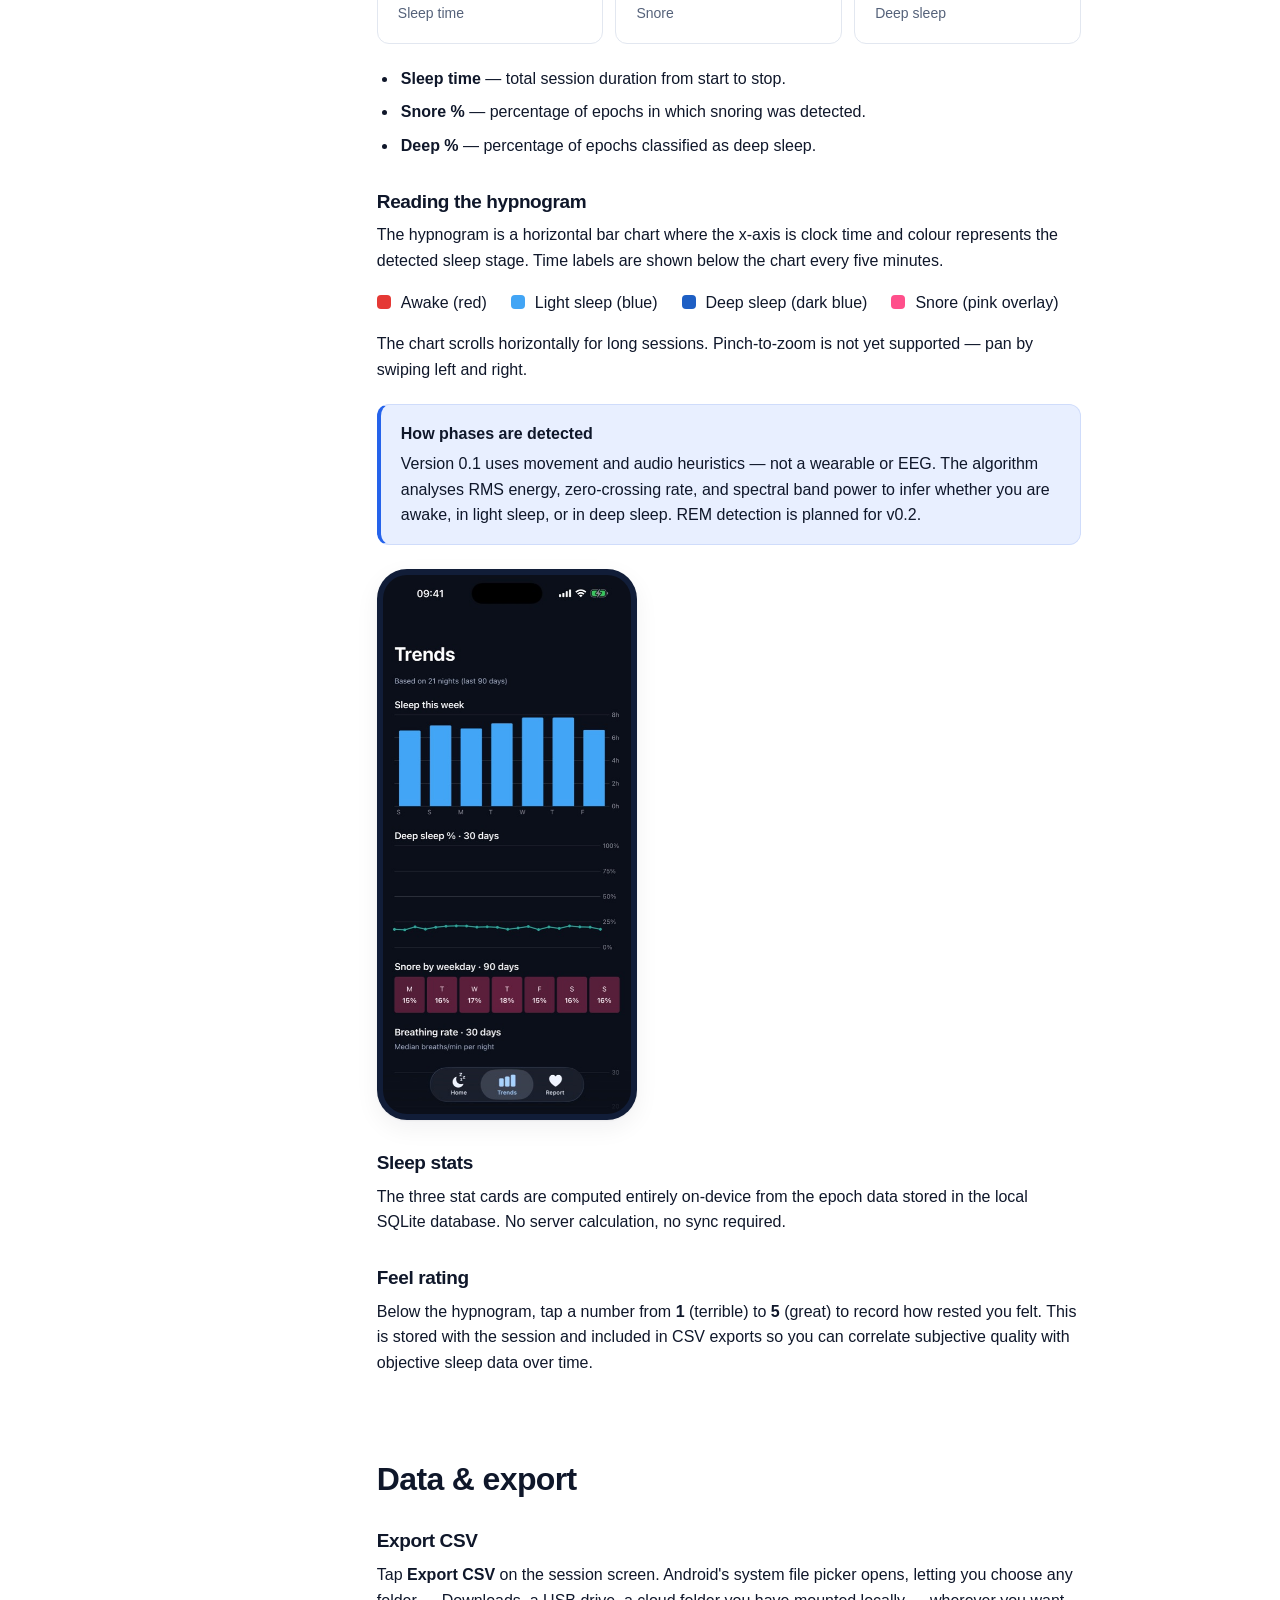
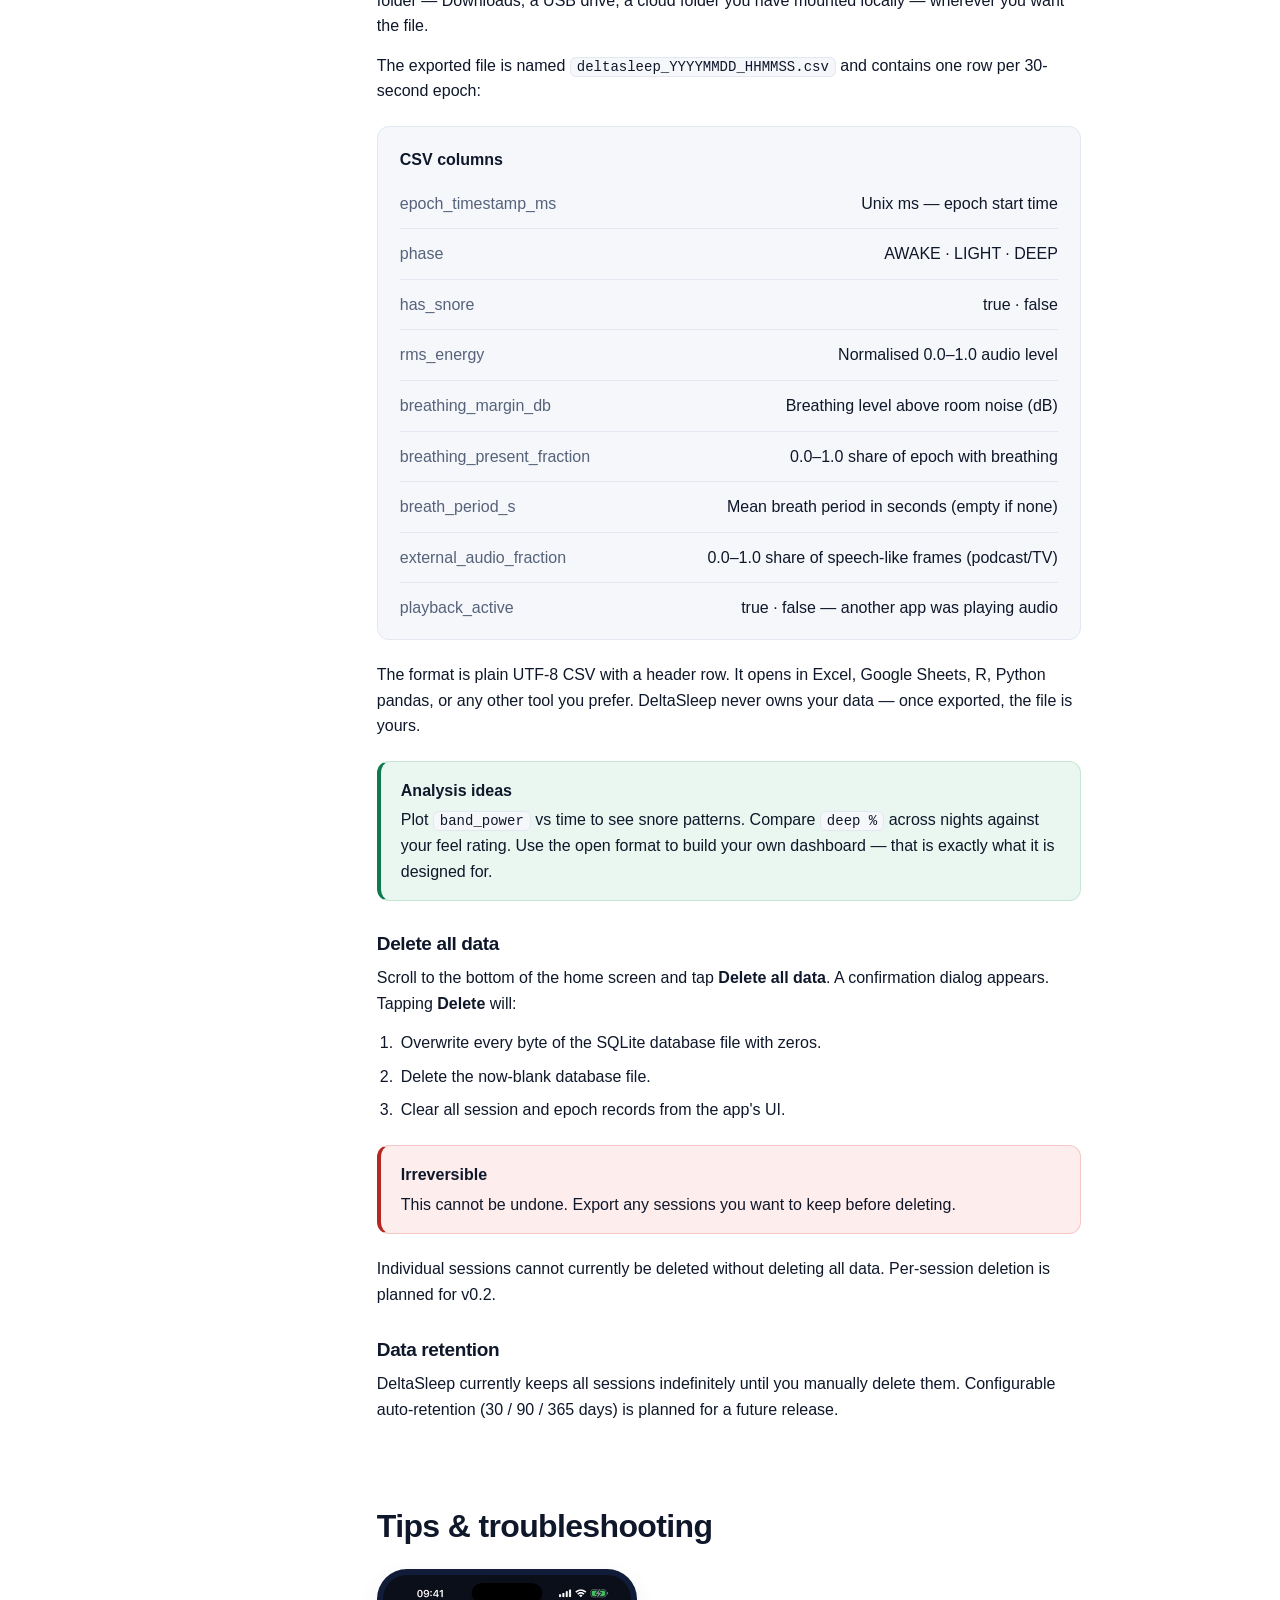
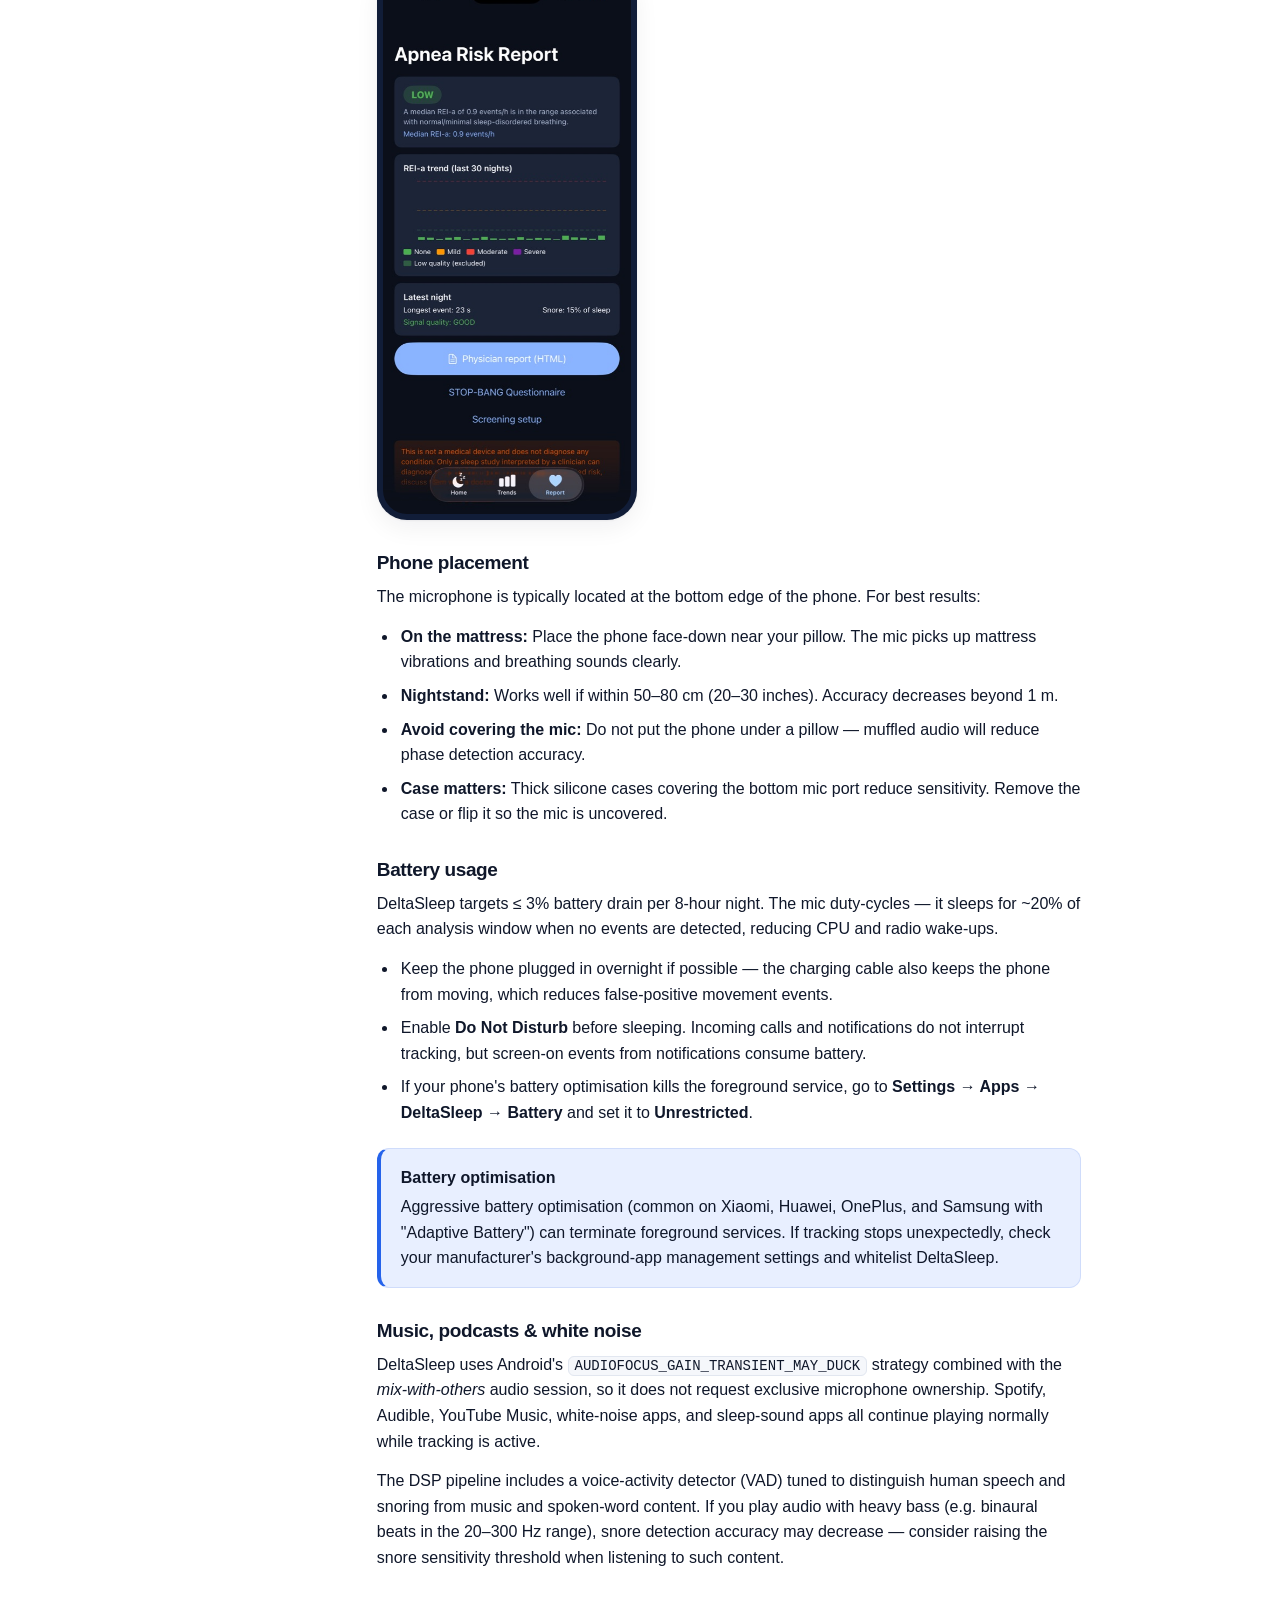
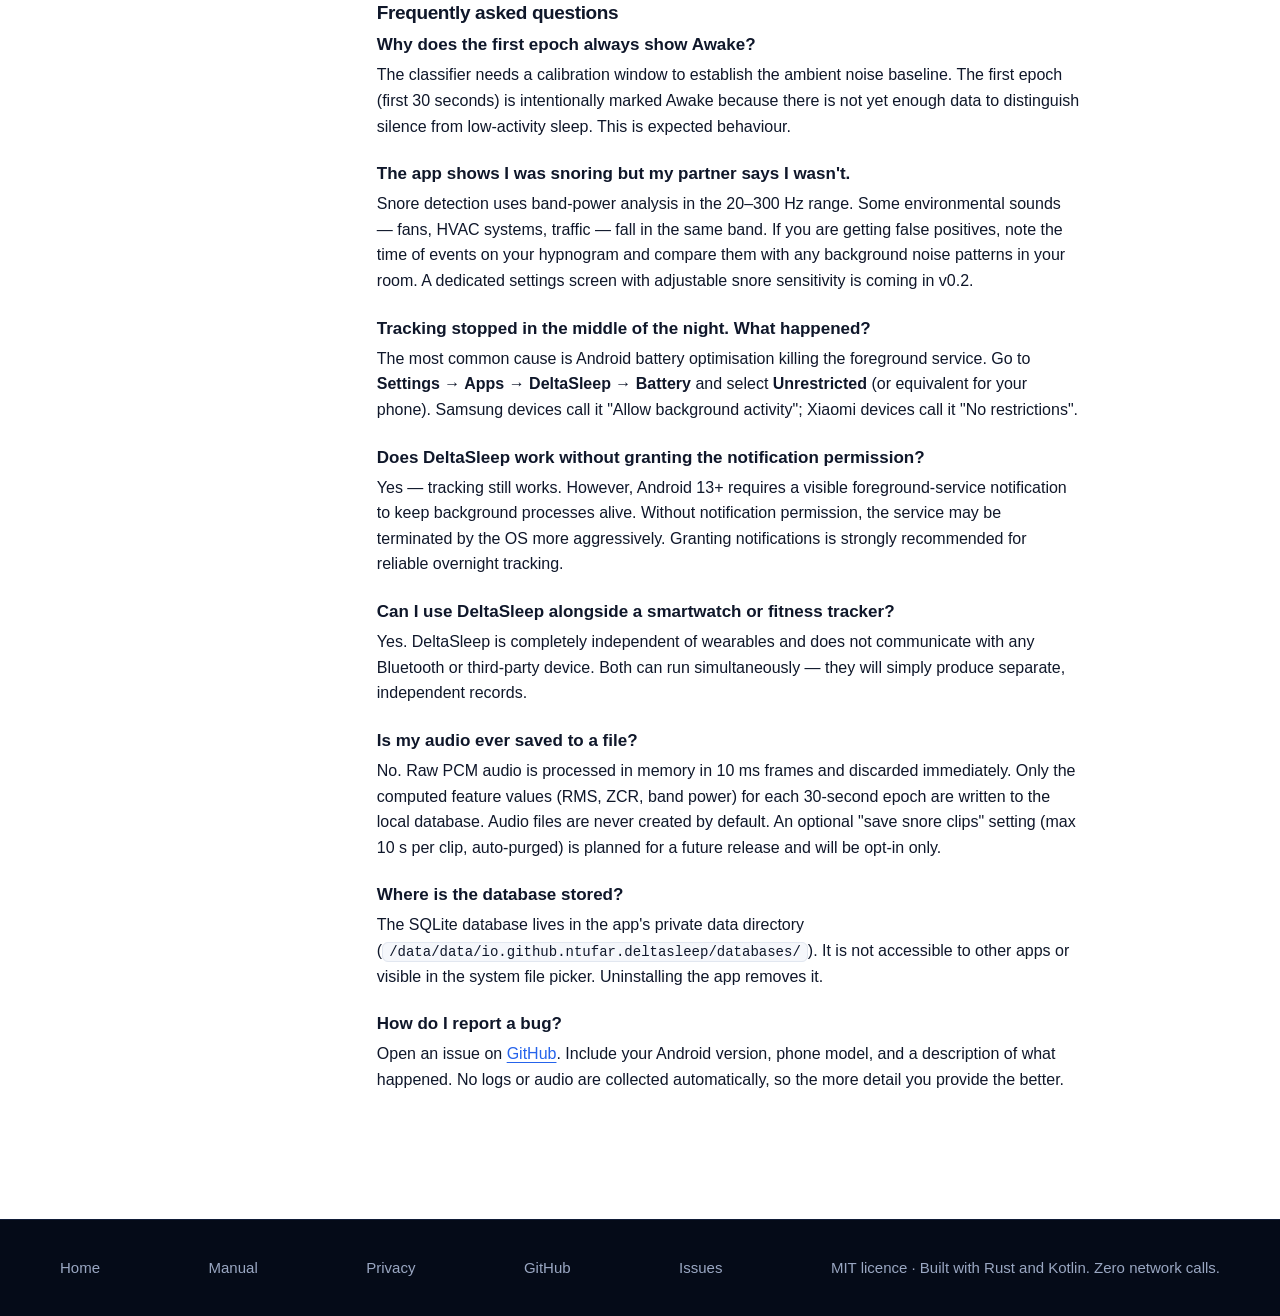
==== commit f6ab3610: "feat(web): use a clean professional design Replace the oversized type design with a light page and n" ====
--- a/web/manual.html
+++ b/web/manual.html
@@ -5,30 +5,32 @@
   <meta name="viewport" content="width=device-width, initial-scale=1.0" />
   <meta name="description" content="DeltaSleep usage manual — complete guide to sleep tracking, snore detection, charts, CSV export, and privacy." />
   <title>DeltaSleep — Usage Manual</title>
+  <link rel="canonical" href="https://ntufar.github.io/DeltaSleep/manual.html" />
   <link rel="icon" type="image/svg+xml" href="favicon.svg" />
   <link rel="alternate icon" type="image/png" href="favicon-32.png" sizes="32x32" />
   <link rel="apple-touch-icon" href="apple-touch-icon.png" />
-  <link rel="preload" href="fonts/erode-500.woff2" as="font" type="font/woff2" crossorigin />
   <link rel="stylesheet" href="site.css" />
   <link rel="stylesheet" href="docs.css" />
   <script>document.documentElement.classList.add("js");</script>
 </head>
 <body>
-<header class="header" data-on="stone">
-  <a class="wordmark" href="index.html">DeltaSleep</a>
-  <nav aria-label="Main">
-    <a href="index.html#features">What it does</a>
-    <a href="manual.html" aria-current="page">Manual</a>
-    <a href="privacy.html">Privacy</a>
-    <a class="btn" href="index.html#get">Get the app</a>
-  </nav>
+<header class="header">
+  <div class="wrap header-in">
+    <a class="wordmark" href="index.html"><img src="favicon.svg" alt="" width="30" height="30" />DeltaSleep</a>
+    <nav aria-label="Main">
+      <a href="index.html#features">Features</a>
+      <a href="manual.html" aria-current="page">Manual</a>
+      <a href="privacy.html">Privacy</a>
+      <a class="btn btn-sm" href="index.html#get">Get the app</a>
+    </nav>
+  </div>
 </header>
 
 <main>
-<div class="doc-head">
+<div class="doc-head"><div class="wrap">
   <h1>User guide</h1>
   <p>Track, review and export your sleep. Everything runs on your phone and nothing is sent anywhere.</p>
-</div>
+</div></div>
 <div class="doc-body"><div class="layout">
 
     <!-- Sidebar TOC -->
@@ -334,8 +336,8 @@
     </article>
   </div></div>
 </main>
-<footer class="footer on-blue">
-  <div class="footer-simple">
+<footer class="footer">
+  <div class="wrap footer-simple">
     <a href="index.html">Home</a>
     <a href="manual.html">Manual</a>
     <a href="privacy.html">Privacy</a>
--- a/web/site.css
+++ b/web/site.css
@@ -1,260 +1,236 @@
-@font-face { font-family: "Erode"; src: url("fonts/erode-400.woff2") format("woff2"); font-weight: 400; font-display: swap; }
-@font-face { font-family: "Erode"; src: url("fonts/erode-500.woff2") format("woff2"); font-weight: 500; font-display: swap; }
-@font-face { font-family: "Erode"; src: url("fonts/erode-600.woff2") format("woff2"); font-weight: 600; font-display: swap; }
-
 :root {
-  --bg: #dfdedb;
-  --surface: #d3d2ce;
-  --ink: #26251e;
-  --muted: #4d4b44;
-  --accent: #2456d6;
-  --accent-ink: #ffffff;
-  --deep: #0f2766;
-  --pale: #f2f4f8;
-  --pale-soft: #e4eafb;
-
-  --step-small: clamp(0.8125rem, 0.79rem + 0.1vw, 0.875rem);
-  --step-body: clamp(1.0625rem, 1rem + 0.25vw, 1.1875rem);
-  --step-lead: clamp(1.25rem, 1.1rem + 0.7vw, 1.625rem);
-  --step-head: clamp(2rem, 1.3rem + 3.2vw, 4rem);
-  --step-display: clamp(3.5rem, 11vw, 11.5rem);
-
-  --margin: clamp(16px, 2.2vw, 32px);
-  --gap-section: clamp(72px, 9vw, 150px);
-  --radius: 0;
+  --navy-950: #050b18;
+  --navy-900: #0a1326;
+  --navy-800: #111d38;
+  --navy-700: #1b2a4d;
+  --ink: #0f172a;
+  --muted: #55627a;
+  --line: #e2e7f0;
+  --bg: #ffffff;
+  --bg-alt: #f5f7fb;
+  --accent: #2563eb;
+  --accent-hover: #1d4ed8;
+  --accent-soft: #e8efff;
+  --on-dark: #e8edf7;
+  --on-dark-muted: #9aa7c2;
+  --ok: #0f7a4d;
+  --bad: #b4281f;
+
+  --font: -apple-system, BlinkMacSystemFont, "Segoe UI", Roboto, "Helvetica Neue", Arial, sans-serif;
+  --mono: ui-monospace, SFMono-Regular, Menlo, Consolas, monospace;
+
+  --wrap: 1160px;
+  --gutter: clamp(20px, 4vw, 40px);
+  --section: clamp(64px, 8vw, 112px);
+  --radius: 12px;
+  --radius-lg: 18px;
+  --shadow: 0 1px 2px rgba(15, 23, 42, 0.05), 0 8px 24px rgba(15, 23, 42, 0.06);
 }
 
 *, *::before, *::after { box-sizing: border-box; margin: 0; padding: 0; }
-html { scroll-behavior: smooth; }
+html { scroll-behavior: smooth; scroll-padding-top: 80px; }
 body {
-  font-family: "Erode", Georgia, serif;
-  font-size: var(--step-body);
-  line-height: 1.5;
+  font-family: var(--font);
+  font-size: 1rem;
+  line-height: 1.6;
+  color: var(--ink);
   background: var(--bg);
-  color: var(--ink);
   -webkit-font-smoothing: antialiased;
 }
-img { display: block; max-width: 100%; }
-a { color: inherit; text-decoration-thickness: 0.06em; text-underline-offset: 0.16em; }
-:focus-visible { outline: 3px solid var(--accent); outline-offset: 3px; }
-.on-blue :focus-visible, .header[data-on="blue"] :focus-visible { outline-color: var(--pale); }
-::selection { background: var(--accent); color: var(--accent-ink); }
+img, svg { display: block; max-width: 100%; }
+a { color: var(--accent); text-underline-offset: 0.18em; }
+a:hover { color: var(--accent-hover); }
+:focus-visible { outline: 3px solid var(--accent); outline-offset: 3px; border-radius: 4px; }
+.on-dark :focus-visible { outline-color: #8fb1ff; }
+::selection { background: var(--accent); color: #fff; }
+code { font-family: var(--mono); font-size: 0.9em; }
 
 .visually-hidden { position: absolute; width: 1px; height: 1px; overflow: hidden; clip-path: inset(50%); white-space: nowrap; }
+.wrap { width: 100%; max-width: calc(var(--wrap) + 2 * var(--gutter)); margin: 0 auto; padding: 0 var(--gutter); }
 
 /* ---------- header ---------- */
 .header {
-  position: absolute; top: 0; left: 0; right: 0; z-index: 20;
-  display: flex; align-items: center; justify-content: space-between; gap: 24px;
-  padding: 20px var(--margin);
-  color: var(--ink);
-  background: var(--bg);
-  transition: color 300ms ease, background-color 300ms ease;
-}
-.js .header { position: fixed; }
-.header[data-on="blue"] { color: var(--pale); background: var(--accent); }
-.header[data-on="surface"] { background: var(--surface); }
-.wordmark { font-size: var(--step-lead); font-weight: 600; letter-spacing: -0.02em; text-decoration: none; line-height: 1; }
-.header nav { display: flex; align-items: center; gap: clamp(16px, 2.4vw, 36px); font-size: var(--step-body); }
-.header nav a { text-decoration: none; }
-.header nav a:not(.btn):hover { text-decoration: underline; }
-
+  position: sticky; top: 0; z-index: 50;
+  background: rgba(255, 255, 255, 0.86);
+  backdrop-filter: saturate(160%) blur(14px);
+  -webkit-backdrop-filter: saturate(160%) blur(14px);
+  border-bottom: 1px solid transparent;
+  transition: border-color 200ms ease, box-shadow 200ms ease;
+}
+.header.scrolled { border-bottom-color: var(--line); }
+.header-in { display: flex; align-items: center; justify-content: space-between; gap: 24px; height: 68px; }
+.wordmark { display: inline-flex; align-items: center; gap: 10px; color: var(--ink); font-size: 1.125rem; font-weight: 700; letter-spacing: -0.01em; text-decoration: none; }
+.wordmark:hover { color: var(--ink); }
+.wordmark img { width: 30px; height: 30px; border-radius: 8px; }
+.header nav { display: flex; align-items: center; gap: clamp(16px, 2.4vw, 32px); font-size: 0.9375rem; }
+.header nav a:not(.btn) { color: var(--muted); font-weight: 500; text-decoration: none; }
+.header nav a:not(.btn):hover, .header nav a[aria-current="page"] { color: var(--ink); }
+
+/* ---------- buttons ---------- */
 .btn {
-  display: inline-flex; align-items: center; justify-content: center;
-  min-height: 48px; padding: 0 24px;
-  font: inherit; font-weight: 600; text-decoration: none; cursor: pointer;
-  background: var(--accent); color: var(--accent-ink); border: 0; border-radius: var(--radius);
-  transition: transform 160ms ease, background-color 300ms ease, color 300ms ease;
-}
-.btn:hover { transform: translateY(-2px); }
+  display: inline-flex; align-items: center; justify-content: center; gap: 8px;
+  min-height: 44px; padding: 0 20px;
+  font: inherit; font-size: 0.9375rem; font-weight: 600; line-height: 1; text-decoration: none; cursor: pointer;
+  color: #fff; background: var(--accent); border: 1px solid var(--accent); border-radius: 10px;
+  transition: background-color 160ms ease, border-color 160ms ease, color 160ms ease, transform 160ms ease;
+}
+.btn:hover { background: var(--accent-hover); border-color: var(--accent-hover); color: #fff; }
 .btn:active { transform: translateY(1px); }
-.header[data-on="blue"] .btn { background: var(--pale); color: var(--accent); }
-.btn-ink { background: var(--ink); }
-.btn-pale { background: var(--pale); color: var(--accent); }
-
-/* ---------- hero: two fields, one headline across the seam ---------- */
-.hero { --seam: max(50svh, 380px); position: relative; height: 130svh; min-height: 760px; overflow: hidden; background: var(--accent); }
-.field-top { position: absolute; left: 0; right: 0; top: 0; height: var(--seam); background: var(--bg); }
-.hero h1 {
-  --fs: clamp(5.25rem, 14.5vw, 15rem);
-  position: absolute; left: 0; right: 0; top: calc(var(--seam) - var(--fs) * 1.1);
-  font-size: var(--fs); font-weight: 500; line-height: 0.86; letter-spacing: -0.03em;
-  text-align: center; white-space: nowrap; padding-bottom: 0.2em; color: var(--accent);
-}
-.hero h1::after {
-  content: "Sleep\A unplugged."; white-space: pre;
-  position: absolute; inset: 0; color: var(--deep); pointer-events: none;
-  clip-path: inset(calc(var(--fs) * 1.1) 0 0 0);
-}
-.hero-lede {
-  position: absolute; left: 50%; transform: translateX(-50%);
-  top: calc(100svh - 56px - 6.5em); width: min(36ch, calc(100% - 2 * var(--margin)));
-  font-size: var(--step-lead); line-height: 1.4; text-align: center; color: var(--pale);
-}
-.hero-cta { position: absolute; left: 0; right: 0; top: calc(100svh - 56px - 3em + 0.4em); display: none; }
-
-/* ---------- shared section grammar ---------- */
-.chapter { position: relative; padding: var(--gap-section) var(--margin); }
-.chapter-stone { background: var(--bg); }
-.chapter-surface { background: var(--surface); }
-.chapter-blue { background: var(--accent); color: var(--pale); }
-code { font-family: inherit; font-weight: 600; }
-.statement-h { font-size: var(--step-head); font-weight: 500; line-height: 0.98; letter-spacing: -0.03em; }
-.soft { color: var(--ink); }
-.on-blue .soft { color: var(--pale-soft); }
-
-/* intro: a statement with frames of the real interface set inline */
-.intro { padding-top: clamp(80px, 12vw, 180px); padding-bottom: clamp(80px, 12vw, 180px); }
-.intro p {
-  max-width: 24ch; font-size: var(--step-lead); line-height: 1.22;
-  font-weight: 500; letter-spacing: -0.015em; max-width: 34ch; margin-left: clamp(0px, 14vw, 240px);
-}
-.thumb {
-  display: inline-block; width: 1.6em; height: 0.85em; vertical-align: -0.12em;
-  margin: 0 0.12em; border-radius: 0.14em; overflow: hidden; background: #0a0e1a;
-}
-.thumb img { width: 100%; height: 100%; object-fit: cover; }
-
-/* features: rows hang from one axis */
-.features-head { min-height: 56svh; display: flex; align-items: center; padding-left: 35%; }
-.features-head h2 { font-size: clamp(2.5rem, 5vw, 5rem); font-weight: 500; line-height: 0.98; letter-spacing: -0.03em; }
-.rows { display: flex; flex-direction: column; gap: clamp(64px, 8vw, 120px); }
-.row { display: grid; grid-template-columns: 35% minmax(0, 1fr) auto; align-items: start; }
-.row-text { grid-column: 2; max-width: 36rem; }
-.row h3 { font-size: clamp(1.75rem, 3vw, 3rem); font-weight: 500; line-height: 1.02; letter-spacing: -0.025em; margin-bottom: 14px; }
-.row p { max-width: 34ch; font-size: var(--step-body); line-height: 1.5; color: var(--pale); }
-.row figure { grid-column: 3; justify-self: end; margin-left: 40px; overflow: hidden; background: #0a0e1a; }
-.row figure img { width: 100%; height: 100%; object-fit: cover; will-change: transform; }
-.row:nth-child(1) figure { width: 320px; aspect-ratio: 3 / 2; }
-.row:nth-child(2) figure { width: 240px; aspect-ratio: 4 / 5; }
-.row:nth-child(3) figure { width: 180px; aspect-ratio: 1 / 1; }
-.row:nth-child(4) figure { width: 320px; aspect-ratio: 3 / 2; }
-.row:nth-child(5) figure { width: 240px; aspect-ratio: 4 / 5; }
-.row figure { position: relative; }
-.row figure img { position: absolute; inset: -6% 0; height: 112%; }
-
-/* how it works: a staircase of clauses */
-.steps { list-style: none; display: grid; grid-template-columns: repeat(12, 1fr); row-gap: 72px; }
-.steps li { grid-row: auto; }
-.steps li:nth-child(1) { grid-column: 1 / 13; }
-.steps li:nth-child(2) { grid-column: 3 / 13; }
-.steps li:nth-child(3) { grid-column: 5 / 13; }
-.steps li:nth-child(4) { grid-column: 7 / 13; }
-.steps h3 { font-size: clamp(2.25rem, 6vw, 6.5rem); font-weight: 500; line-height: 1; letter-spacing: -0.03em; }
-.steps li:nth-child(4) h3 { color: var(--accent); }
-.steps p { margin-top: 12px; max-width: 34ch; font-size: var(--step-body); line-height: 1.5; }
-
-/* showcase: the headline is a field you can type in */
-.try { min-height: 0; }
-.try-input {
-  display: block; width: 100%; background: transparent; border: 0; border-radius: 0;
-  font: inherit; font-size: clamp(2rem, 7.2vw, 8.25rem); font-weight: 500; letter-spacing: -0.035em; line-height: 1.05;
-  color: var(--ink); caret-color: var(--accent); padding: 0; outline-offset: 8px;
-}
-.try-input::placeholder { color: var(--muted); }
-.try-lead { max-width: 40ch; margin-bottom: 24px; }
-.panel {
-  margin-top: 48px; max-width: 760px; background: var(--bg); padding: 12px 32px;
-  font-family: system-ui, -apple-system, "Segoe UI", sans-serif; font-size: var(--step-lead); line-height: 1.35;
-}
-.panel dl { display: grid; grid-template-columns: 1fr auto; }
-.panel dt, .panel dd { padding: 14px 0; }
-.panel dt { color: var(--muted); }
-.panel dd { text-align: right; font-weight: 600; font-variant-numeric: tabular-nums; overflow-wrap: anywhere; padding-left: 16px; }
-.panel .refused { color: #a3201a; }
-.panel-note { margin-top: 16px; max-width: 760px; font-size: var(--step-body); }
-.examples { margin-top: 56px; display: flex; flex-wrap: wrap; gap: 8px 28px; }
-.examples button {
-  font: inherit; font-size: var(--step-body); color: var(--ink); background: none; border: 0; padding: 8px 0;
-  text-decoration: underline; text-underline-offset: 0.2em; cursor: pointer; min-height: 44px;
-}
-.examples button:hover { color: var(--accent); }
-
-/* open stack */
-.stack { display: grid; grid-template-columns: 35% minmax(0, 1fr); align-items: start; row-gap: 56px; }
-.stack h2 { grid-column: 2; font-size: clamp(2.75rem, 7vw, 7rem); font-weight: 500; line-height: 0.98; letter-spacing: -0.03em; max-width: 11ch; }
-.stack dl { grid-column: 2; display: grid; grid-template-columns: minmax(7rem, 11rem) 1fr; gap: 20px 24px; max-width: 40rem; }
-.stack dt { color: var(--ink); }
-.stack dd { font-weight: 500; }
-.stack dl { font-size: var(--step-lead); line-height: 1.3; row-gap: 28px; max-width: 52rem; }
-.stack code { font-family: inherit; font-weight: 600; }
-
-/* closing line */
-.close { min-height: 80svh; display: flex; flex-direction: column; justify-content: center; }
-.close h2 { font-size: clamp(3.25rem, 12vw, 13rem); font-weight: 500; line-height: 0.94; letter-spacing: -0.035em; max-width: 9ch; }
-.close-actions { margin-top: 48px; display: flex; flex-wrap: wrap; gap: 12px; }
-.close-note { margin-top: 20px; max-width: 46ch; font-size: var(--step-small); color: var(--ink); }
-
-/* footer: contact as the headline */
-.footer { background: var(--accent); color: var(--pale); min-height: 90svh; padding: 40px var(--margin) 32px; display: flex; flex-direction: column; }
-.footer-top { display: grid; grid-template-columns: 7fr 5fr; gap: 24px; font-size: var(--step-small); line-height: 1.45; }
-.footer-top ul { list-style: none; display: grid; gap: 4px; grid-template-columns: repeat(3, minmax(0, auto)); justify-content: start; column-gap: 32px; }
-.footer-top .up { justify-self: end; }
-.footer-link {
-  margin-top: auto; display: block; text-decoration: none;
-  font-size: clamp(2.25rem, 8.4vw, 9rem); font-weight: 500; line-height: 0.94; letter-spacing: -0.035em;
-  padding-top: 20vh; overflow-wrap: anywhere;
-}
-.footer-link:hover { text-decoration: underline; text-decoration-thickness: 0.05em; }
-.footer-meta { margin-top: 40px; display: grid; grid-template-columns: 1fr 1fr 1fr; font-size: var(--step-small); gap: 16px; }
-.footer-meta span:nth-child(2) { text-align: center; }
-.footer-meta span:nth-child(3) { text-align: right; }
+.btn-sm { min-height: 38px; padding: 0 16px; }
+.btn-lg { min-height: 52px; padding: 0 26px; font-size: 1rem; }
+.btn-ghost { background: transparent; color: var(--ink); border-color: var(--line); }
+.btn-ghost:hover { background: var(--bg-alt); border-color: #cbd3e1; color: var(--ink); }
+.on-dark .btn-ghost { color: var(--on-dark); border-color: rgba(255, 255, 255, 0.22); }
+.on-dark .btn-ghost:hover { background: rgba(255, 255, 255, 0.08); border-color: rgba(255, 255, 255, 0.4); color: #fff; }
+.btn-light { background: #fff; color: var(--navy-900); border-color: #fff; }
+.btn-light:hover { background: var(--accent-soft); border-color: var(--accent-soft); color: var(--navy-900); }
+
+/* ---------- section grammar ---------- */
+.section { padding: var(--section) 0; }
+.section-alt { background: var(--bg-alt); border-block: 1px solid var(--line); }
+.on-dark { background: var(--navy-900); color: var(--on-dark); }
+.eyebrow { display: inline-block; margin-bottom: 14px; font-size: 0.8125rem; font-weight: 600; letter-spacing: 0.08em; text-transform: uppercase; color: var(--accent); }
+.on-dark .eyebrow { color: #8fb1ff; }
+.section-head { max-width: 680px; margin-bottom: clamp(36px, 5vw, 56px); }
+.section-head.center { margin-inline: auto; text-align: center; }
+h1, h2, h3 { letter-spacing: -0.02em; line-height: 1.15; color: inherit; }
+h2 { font-size: clamp(1.75rem, 1.2rem + 2vw, 2.5rem); font-weight: 700; }
+.section-head p { margin-top: 14px; font-size: 1.125rem; color: var(--muted); }
+.on-dark .section-head p { color: var(--on-dark-muted); }
+
+/* ---------- hero ---------- */
+.hero { position: relative; overflow: hidden; background: radial-gradient(900px 480px at 78% 30%, rgba(37, 99, 235, 0.28), transparent 70%), var(--navy-950); color: var(--on-dark); }
+.hero-in { display: grid; grid-template-columns: minmax(0, 1.1fr) minmax(0, 0.9fr); gap: clamp(32px, 5vw, 72px); align-items: center; padding-block: clamp(56px, 8vw, 104px) clamp(56px, 7vw, 96px); }
+.badge { display: inline-flex; align-items: center; gap: 8px; padding: 6px 14px; margin-bottom: 24px; font-size: 0.8125rem; font-weight: 500; color: var(--on-dark); background: rgba(255, 255, 255, 0.07); border: 1px solid rgba(255, 255, 255, 0.14); border-radius: 999px; }
+.badge i { width: 7px; height: 7px; border-radius: 50%; background: #4ade80; box-shadow: 0 0 0 3px rgba(74, 222, 128, 0.2); }
+.hero h1 { font-size: clamp(2.375rem, 1.5rem + 3.6vw, 4rem); font-weight: 700; letter-spacing: -0.03em; line-height: 1.07; color: #fff; }
+.hero h1 em { font-style: normal; color: #8fb1ff; }
+.hero-lede { margin-top: 22px; max-width: 34em; font-size: clamp(1.0625rem, 1rem + 0.3vw, 1.25rem); color: var(--on-dark-muted); }
+.hero-actions { margin-top: 32px; display: flex; flex-wrap: wrap; gap: 12px; }
+.hero-meta { margin-top: 28px; display: flex; flex-wrap: wrap; gap: 8px 24px; list-style: none; font-size: 0.875rem; color: var(--on-dark-muted); }
+.hero-meta li { display: inline-flex; align-items: center; gap: 8px; }
+.hero-meta svg { width: 16px; height: 16px; color: #4ade80; flex-shrink: 0; }
+
+.hero-art { position: relative; display: flex; justify-content: center; align-items: flex-start; min-height: 560px; }
+.phone { position: relative; width: 250px; flex-shrink: 0; padding: 7px; background: #1a2644; border-radius: 38px; box-shadow: 0 0 0 1px rgba(255, 255, 255, 0.1), 0 30px 60px rgba(0, 0, 0, 0.45); }
+.phone img { width: 100%; height: auto; aspect-ratio: 460 / 1000; object-fit: cover; border-radius: 31px; background: #0a0e1a; }
+.hero-art .phone:nth-child(1) { z-index: 2; margin-top: 32px; }
+.hero-art .phone:nth-child(2) { position: absolute; right: 0; top: 0; width: 215px; opacity: 0.96; transform: translateX(36%) scale(0.98); }
+
+/* ---------- facts strip ---------- */
+.facts { border-bottom: 1px solid var(--line); }
+.facts-in { display: grid; grid-template-columns: repeat(4, 1fr); }
+.fact { padding: 28px 24px; border-left: 1px solid var(--line); }
+.fact:first-child { border-left: 0; padding-left: 0; }
+.fact b { display: block; font-size: 1.75rem; font-weight: 700; letter-spacing: -0.02em; line-height: 1.2; }
+.fact span { font-size: 0.9375rem; color: var(--muted); }
+
+/* ---------- features ---------- */
+.grid3 { display: grid; grid-template-columns: repeat(3, minmax(0, 1fr)); gap: 20px; }
+.card { padding: 28px; background: var(--bg); border: 1px solid var(--line); border-radius: var(--radius-lg); }
+.card .icon { display: grid; place-items: center; width: 44px; height: 44px; margin-bottom: 20px; color: var(--accent); background: var(--accent-soft); border-radius: 11px; }
+.card .icon svg { width: 22px; height: 22px; }
+.card h3 { font-size: 1.1875rem; font-weight: 650; margin-bottom: 8px; }
+.card p { color: var(--muted); font-size: 0.9875rem; }
+
+/* ---------- screens ---------- */
+.screens { display: grid; grid-template-columns: repeat(4, minmax(0, 1fr)); gap: clamp(16px, 2.4vw, 32px); }
+.screen { text-align: center; }
+.screen .phone { width: min(100%, 240px); margin: 0 auto; background: var(--navy-800); box-shadow: 0 0 0 1px rgba(15, 23, 42, 0.08), var(--shadow); }
+.screen h3 { margin-top: 22px; font-size: 1.0625rem; font-weight: 650; }
+.screen p { margin-top: 6px; font-size: 0.9375rem; color: var(--muted); }
+
+/* ---------- flow ---------- */
+.flow { list-style: none; display: grid; grid-template-columns: repeat(4, minmax(0, 1fr)); gap: 24px; counter-reset: flow; }
+.flow li { position: relative; padding-top: 28px; border-top: 2px solid var(--navy-700); counter-increment: flow; }
+.flow li::before { content: "0" counter(flow); position: absolute; top: -13px; left: 0; padding-right: 12px; background: var(--navy-900); font-family: var(--mono); font-size: 0.8125rem; font-weight: 600; color: #8fb1ff; }
+.flow h3 { font-size: 1.125rem; font-weight: 650; color: #fff; margin-bottom: 8px; }
+.flow p { font-size: 0.9375rem; color: var(--on-dark-muted); }
+
+/* ---------- verify ---------- */
+.verify { display: grid; grid-template-columns: minmax(0, 0.9fr) minmax(0, 1.1fr); gap: clamp(32px, 6vw, 80px); align-items: center; }
+.verify .section-head { margin-bottom: 0; }
+.verify-note { margin-top: 20px; font-size: 0.9375rem; color: var(--muted); }
+.console { background: var(--navy-950); color: var(--on-dark); border-radius: var(--radius-lg); box-shadow: var(--shadow); overflow: hidden; }
+.console-bar { display: flex; align-items: center; gap: 8px; padding: 12px 18px; background: var(--navy-800); font-size: 0.8125rem; color: var(--on-dark-muted); }
+.console-bar i { width: 10px; height: 10px; border-radius: 50%; background: #34425f; }
+.console-bar span { margin-left: 8px; }
+.console-body { padding: 22px 24px 8px; }
+.console label { display: block; margin-bottom: 8px; font-size: 0.8125rem; font-weight: 500; color: var(--on-dark-muted); }
+.try-input { display: block; width: 100%; padding: 12px 14px; font: inherit; font-family: var(--mono); font-size: 0.9375rem; color: #fff; background: var(--navy-900); border: 1px solid var(--navy-700); border-radius: 10px; }
+.try-input:focus-visible { outline: 2px solid var(--accent); outline-offset: 1px; border-color: var(--accent); }
+.console dl { margin-top: 16px; display: grid; grid-template-columns: 1fr auto; font-size: 0.9375rem; }
+.console dt, .console dd { padding: 12px 0; border-top: 1px solid var(--navy-800); }
+.console dt { color: var(--on-dark-muted); }
+.console dd { padding-left: 16px; text-align: right; font-family: var(--mono); font-size: 0.875rem; font-weight: 600; overflow-wrap: anywhere; }
+.console .refused { color: #ff8f86; }
+.examples { display: flex; flex-wrap: wrap; gap: 8px; padding: 12px 24px 22px; }
+.examples button { min-height: 34px; padding: 0 12px; font: inherit; font-family: var(--mono); font-size: 0.8125rem; color: var(--on-dark-muted); background: transparent; border: 1px solid var(--navy-700); border-radius: 999px; cursor: pointer; transition: color 160ms, border-color 160ms; }
+.examples button:hover { color: #fff; border-color: #4a5d8a; }
+
+/* ---------- stack ---------- */
+.stack { display: grid; grid-template-columns: minmax(0, 0.8fr) minmax(0, 1.2fr); gap: clamp(32px, 6vw, 80px); align-items: start; }
+.stack .section-head { margin-bottom: 0; }
+.spec { background: var(--bg); border: 1px solid var(--line); border-radius: var(--radius-lg); overflow: hidden; }
+.spec dl { display: grid; grid-template-columns: minmax(7rem, 11rem) 1fr; }
+.spec dt, .spec dd { padding: 18px 24px; border-top: 1px solid var(--line); }
+.spec dt { font-size: 0.875rem; font-weight: 600; color: var(--muted); }
+.spec dt:first-of-type, .spec dt:first-of-type + dd { border-top: 0; }
+.spec dd { font-weight: 500; }
+
+/* ---------- call to action ---------- */
+.cta { text-align: center; }
+.cta h2 { font-size: clamp(2rem, 1.3rem + 2.8vw, 3.25rem); color: #fff; }
+.cta p { margin: 16px auto 0; max-width: 34em; font-size: 1.125rem; color: var(--on-dark-muted); }
+.cta-actions { margin-top: 32px; display: flex; flex-wrap: wrap; justify-content: center; gap: 12px; }
+.cta-note { margin-top: 20px !important; font-size: 0.875rem !important; }
+.cta code { color: var(--on-dark); }
+.cta { background: radial-gradient(700px 320px at 50% 0%, rgba(37, 99, 235, 0.3), transparent 70%), var(--navy-950); }
+
+/* ---------- footer ---------- */
+.footer { background: var(--navy-950); color: var(--on-dark-muted); border-top: 1px solid var(--navy-800); font-size: 0.9375rem; }
+.footer-grid { display: grid; grid-template-columns: 1.6fr repeat(2, 1fr); gap: 32px; padding-block: 56px 40px; }
+.footer .wordmark { color: #fff; }
+.footer-grid p { margin-top: 14px; max-width: 28em; }
+.footer h4 { margin-bottom: 14px; font-size: 0.8125rem; font-weight: 600; letter-spacing: 0.08em; text-transform: uppercase; color: var(--on-dark); }
+.footer ul { list-style: none; display: grid; gap: 10px; }
+.footer a { color: var(--on-dark-muted); text-decoration: none; }
+.footer a:hover { color: #fff; }
+.footer-base { display: flex; flex-wrap: wrap; justify-content: space-between; gap: 8px 24px; padding-block: 22px 32px; border-top: 1px solid var(--navy-800); font-size: 0.8125rem; }
 
 /* ---------- motion ---------- */
-.js [data-reveal] { opacity: 0; transform: translateY(24px); transition: opacity 700ms cubic-bezier(.2,.7,.2,1), transform 700ms cubic-bezier(.2,.7,.2,1); transition-delay: var(--d, 0ms); }
+.js [data-reveal] { opacity: 0; transform: translateY(16px); transition: opacity 600ms cubic-bezier(.2,.7,.2,1), transform 600ms cubic-bezier(.2,.7,.2,1); transition-delay: var(--d, 0ms); }
 .js [data-reveal].in { opacity: 1; transform: none; }
-.hero-lede, .hero h1 { animation: rise 900ms cubic-bezier(.2,.7,.2,1) both; }
-.hero-lede { animation-delay: 250ms; }
-@keyframes rise { from { opacity: 0; translate: 0 28px; } to { opacity: 1; translate: 0 0; } }
-.thumb img { animation: drift 14s ease-in-out infinite alternate; }
-@keyframes drift { from { transform: scale(1); } to { transform: scale(1.12); } }
-
 @media (prefers-reduced-motion: reduce) {
   html { scroll-behavior: auto; }
-  .js [data-reveal] { transform: none; transition: opacity 200ms linear; }
-  .hero-lede, .hero h1 { animation: none; }
-  .thumb img { animation: none; }
-  .btn:hover { transform: none; }
-  .row figure img { transform: none !important; }
-}
-
-/* ---------- phone ---------- */
-@media (max-width: 760px) {
-  .header { padding: 16px var(--margin); }
+  .js [data-reveal] { transform: none; transition: opacity 150ms linear; }
+}
+
+/* ---------- responsive ---------- */
+@media (max-width: 960px) {
+  .hero-in { grid-template-columns: minmax(0, 1fr); }
+  .hero-art { min-height: 0; padding-top: 8px; }
+  .hero-art .phone:nth-child(1) { margin-top: 0; }
+  .hero-art .phone:nth-child(2) { transform: translateX(34%) scale(0.96); }
+  .grid3 { grid-template-columns: repeat(2, minmax(0, 1fr)); }
+  .screens { grid-template-columns: repeat(2, minmax(0, 1fr)); row-gap: 48px; }
+  .flow { grid-template-columns: repeat(2, minmax(0, 1fr)); row-gap: 40px; }
+  .verify, .stack { grid-template-columns: minmax(0, 1fr); }
+  .facts-in { grid-template-columns: repeat(2, 1fr); }
+  .fact:nth-child(3) { border-left: 0; padding-left: 0; }
+  .fact:nth-child(n+3) { border-top: 1px solid var(--line); }
+}
+@media (max-width: 640px) {
   .header nav a:not(.btn) { display: none; }
-  .header .menu-link { display: inline !important; }
-  .hero { min-height: 640px; }
-  .panel { font-size: 1rem; padding: 8px 20px; }
-  .hero { --seam: max(46svh, 300px); }
-  .hero h1 { --fs: 22vw; }
-  .hero-lede { font-size: 1.125rem; max-width: 28ch; top: calc(100svh - 40px - 7em); }
-  .intro p { margin-left: 0; font-size: 1.5rem; }
-  .features-head { padding-left: 0; min-height: 50svh; }
-  .row { grid-template-columns: 1fr; row-gap: 24px; }
-  .row-text, .row figure { grid-column: 1; }
-  .row figure { margin-left: 0; justify-self: start; }
-  .row:nth-child(1) figure { width: 100%; }
-  .row:nth-child(2) figure { width: 70%; justify-self: end; }
-  .row:nth-child(3) figure { width: 55%; }
-  .row:nth-child(4) figure { width: 100%; }
-  .row:nth-child(5) figure { width: 70%; justify-self: end; }
-  .steps { row-gap: 40px; }
-  .steps li:nth-child(n) { grid-column: 1 / 13; }
-  .steps li:nth-child(2) { padding-left: 6vw; }
-  .steps li:nth-child(3) { padding-left: 12vw; }
-  .steps li:nth-child(4) { padding-left: 18vw; }
-  .steps h3 { font-size: 8.4vw; }
-  .try-input { font-size: 11vw; }
-  .examples { gap: 8px; }
-  .examples button { background: var(--bg); text-decoration: none; padding: 0 16px; min-height: 44px; }
-  .stack { grid-template-columns: 1fr; }
-  .stack h2, .stack dl { grid-column: 1; }
-  .stack dl { grid-template-columns: 1fr; gap: 4px 0; }
-  .stack dd { margin-bottom: 16px; }
-  .footer-top { grid-template-columns: 1fr; }
-  .footer-top ul { grid-template-columns: 1fr; }
-  .footer-top .up { justify-self: start; }
-  .footer-link { font-size: 11vw; }
-  .footer-meta { grid-template-columns: 1fr; font-size: 13px; }
-  .footer-meta span:nth-child(n) { text-align: left; }
-}
+  .header-in { height: 60px; }
+  .hero-art .phone:nth-child(2) { display: none; }
+  .hero-actions .btn { flex: 1 1 100%; }
+  .grid3, .flow { grid-template-columns: 1fr; }
+  .screens { gap: 28px 12px; }
+  .spec dl { grid-template-columns: 1fr; }
+  .spec dt { padding-bottom: 0; border-top: 1px solid var(--line); }
+  .spec dd { padding-top: 4px; border-top: 0; }
+  .spec dt:first-of-type { border-top: 0; }
+  .footer-grid { grid-template-columns: 1fr 1fr; }
+  .footer-grid > div:first-child { grid-column: 1 / -1; }
+}
--- a/web/docs.css
+++ b/web/docs.css
@@ -1,85 +1,72 @@
 /* Document pages: manual and privacy. Built on the tokens in site.css. */
-.header { background: var(--bg); }
-.header nav a[aria-current="page"] { text-decoration: underline; text-underline-offset: 0.2em; }
+.doc-head { background: radial-gradient(800px 320px at 80% 0%, rgba(37, 99, 235, 0.28), transparent 70%), var(--navy-950); color: var(--on-dark); padding: clamp(48px, 7vw, 88px) 0; }
+.doc-head h1 { font-size: clamp(2.125rem, 1.5rem + 2.6vw, 3.25rem); font-weight: 700; letter-spacing: -0.03em; color: #fff; }
+.doc-head p { margin-top: 14px; max-width: 46em; font-size: 1.125rem; color: var(--on-dark-muted); }
+.doc-body { padding: var(--section) var(--gutter); max-width: calc(var(--wrap) + 2 * var(--gutter)); margin: 0 auto; }
 
-.doc-head { padding: clamp(120px, 14vw, 200px) var(--margin) clamp(56px, 7vw, 100px); background: var(--accent); color: var(--pale); }
-.doc-head h1 { font-size: clamp(3.5rem, 11vw, 11.5rem); font-weight: 500; line-height: 0.9; letter-spacing: -0.035em; max-width: 8ch; }
-.doc-head p { margin-top: 32px; max-width: 46ch; font-size: var(--step-lead); line-height: 1.4; }
-.doc-body { background: var(--bg); padding: var(--gap-section) var(--margin); }
+.layout { display: grid; grid-template-columns: 240px minmax(0, 1fr); gap: clamp(32px, 6vw, 80px); align-items: start; }
+.sidebar { position: sticky; top: 92px; max-height: calc(100svh - 116px); overflow: auto; padding-right: 8px; }
+.sidebar ul { list-style: none; }
+.sidebar a { display: block; padding: 5px 0 5px 14px; border-left: 2px solid var(--line); color: var(--muted); font-size: 0.9375rem; text-decoration: none; }
+.sidebar a:hover { color: var(--ink); border-left-color: #b7c2d6; }
+.sidebar .section-header a { margin-top: 18px; padding-bottom: 6px; border-left-color: transparent; color: var(--ink); font-size: 0.8125rem; font-weight: 600; letter-spacing: 0.06em; text-transform: uppercase; }
+.sidebar .section-header:first-child a { margin-top: 0; }
 
-.layout { display: grid; grid-template-columns: minmax(180px, 22%) minmax(0, 1fr); gap: clamp(32px, 6vw, 96px); align-items: start; }
-.sidebar { position: sticky; top: 88px; max-height: calc(100svh - 120px); overflow: auto; }
-.sidebar ul { list-style: none; }
-.sidebar a { display: block; padding: 5px 0; text-decoration: none; font-size: var(--step-body); }
-.sidebar a:hover { text-decoration: underline; }
-.sidebar .section-header a { font-weight: 600; margin-top: 20px; }
-.sidebar .section-header:first-child a { margin-top: 0; }
-.sidebar li:not(.section-header) a { padding-left: 14px; }
-
-.prose { max-width: 46rem; }
-.prose section { padding-bottom: clamp(64px, 8vw, 120px); }
+.prose { max-width: 44rem; }
+.prose section { padding-bottom: clamp(40px, 5vw, 64px); }
 .prose section:last-child { padding-bottom: 0; }
-.prose h2 { font-size: var(--step-head); font-weight: 500; line-height: 1; letter-spacing: -0.03em; margin-bottom: 28px; }
-.prose h3 { font-size: var(--step-lead); font-weight: 600; line-height: 1.2; letter-spacing: -0.01em; margin: 40px 0 12px; }
-.prose p { margin-bottom: 16px; }
+.prose h2 { font-size: clamp(1.5rem, 1.2rem + 1.2vw, 2rem); margin-bottom: 20px; padding-top: 8px; }
+.prose h3 { font-size: 1.1875rem; font-weight: 650; margin: 32px 0 10px; }
+.prose p { margin-bottom: 14px; }
 .prose ul, .prose ol { padding-left: 1.3em; margin-bottom: 16px; }
 .prose li { margin-bottom: 8px; padding-left: 0.2em; }
-.prose a { color: var(--accent); }
 .prose strong { font-weight: 600; }
-.prose code, .code-pill, .pill, .perm-badge { font-family: inherit; font-weight: 600; background: var(--surface); padding: 1px 6px; overflow-wrap: anywhere; }
-.prose .steps { list-style: decimal; }
+.prose code, .code-pill, .pill, .perm-badge { font-family: var(--mono); font-size: 0.875em; background: var(--bg-alt); border: 1px solid var(--line); border-radius: 6px; padding: 1px 6px; overflow-wrap: anywhere; }
 
-.callout { background: var(--surface); padding: 20px 24px; margin: 24px 0; }
-.callout strong, .callout-label { font-weight: 600; }
-.callout-label { display: block; margin-bottom: 4px; }
-.callout-warn { background: var(--ink); color: var(--bg); }
-.callout-warn .callout-label, .callout-warn strong { color: var(--bg); }
-.callout-warn a { color: var(--bg); }
+.callout { background: var(--accent-soft); border: 1px solid #cfdcfb; border-left: 4px solid var(--accent); border-radius: var(--radius); padding: 16px 20px; margin: 22px 0; }
+.callout-label { display: block; margin-bottom: 4px; font-weight: 600; }
+.callout-tip { background: #eaf7f0; border-color: #c4e6d3; border-left-color: var(--ok); }
+.callout-warn { background: #fdeeed; border-color: #f4c8c4; border-left-color: var(--bad); }
 
-.screen-mock { background: var(--surface); padding: 8px 24px; margin: 24px 0; font-size: var(--step-body); }
-.screen-mock .screen-title { font-weight: 600; padding: 14px 0 4px; }
-.screen-mock .row { display: flex; justify-content: space-between; align-items: baseline; gap: 24px; padding: 14px 0; }
-.screen-mock .row + .row { background: none; }
-.screen-mock .value { text-align: right; max-width: 60%; }
+.screen-mock { background: var(--bg-alt); border: 1px solid var(--line); border-radius: var(--radius); padding: 6px 22px; margin: 22px 0; }
+.screen-mock .screen-title { font-weight: 600; padding: 14px 0 6px; }
+.screen-mock .row { display: flex; justify-content: space-between; align-items: baseline; gap: 24px; padding: 12px 0; border-top: 1px solid var(--line); }
+.screen-mock .screen-title + .row { border-top: 0; }
+.screen-mock .label { color: var(--muted); }
+.screen-mock .value { text-align: right; max-width: 60%; font-weight: 500; }
 
-.phase-legend { display: flex; gap: 12px 24px; flex-wrap: wrap; margin: 16px 0; }
+.phase-legend { display: flex; gap: 10px 24px; flex-wrap: wrap; margin: 16px 0; }
 .phase-item { display: flex; align-items: center; gap: 10px; }
-.phase-dot { width: 18px; height: 18px; flex-shrink: 0; }
+.phase-dot { width: 14px; height: 14px; flex-shrink: 0; border-radius: 4px; background: #e53935; }
+.phase-item:nth-child(2) .phase-dot { background: #42a5f5; }
+.phase-item:nth-child(3) .phase-dot { background: #1e5fc4; }
+.phase-item:nth-child(4) .phase-dot { background: #ff4f8b; }
 
-.stat-row { display: grid; grid-template-columns: repeat(3, 1fr); gap: 8px; margin: 24px 0; }
-.stat-card { background: var(--surface); padding: 20px; }
-.stat-card .sv { font-size: var(--step-head); font-weight: 500; line-height: 1; letter-spacing: -0.03em; }
-.stat-card .sl { margin-top: 8px; font-size: var(--step-small); color: var(--ink); }
+.stat-row { display: grid; grid-template-columns: repeat(3, 1fr); gap: 12px; margin: 22px 0; }
+.stat-card { background: var(--bg); border: 1px solid var(--line); border-radius: var(--radius); padding: 18px 20px; }
+.stat-card .sv { font-size: 1.75rem; font-weight: 700; line-height: 1.1; letter-spacing: -0.02em; }
+.stat-card .sl { margin-top: 6px; font-size: 0.875rem; color: var(--muted); }
 
-.faq-item { padding: 0 0 28px; }
-.faq-q { font-size: var(--step-lead); font-weight: 600; line-height: 1.25; margin-bottom: 8px; }
+.faq-item { padding: 0 0 24px; }
+.faq-q { font-size: 1.0625rem; font-weight: 650; line-height: 1.3; margin-bottom: 6px; }
 
-/* privacy: checklist without ticks */
+.shot { width: min(100%, 260px); margin: 24px 0; padding: 6px; background: var(--navy-800); border-radius: 30px; box-shadow: var(--shadow); }
+.shot img { width: 100%; height: auto; aspect-ratio: 460 / 1000; object-fit: cover; object-position: 50% 0; border-radius: 24px; }
+
+/* privacy */
 .policy ul { list-style: none; padding-left: 0; }
-.policy ul li { padding-left: 0; }
 .policy .check { display: none; }
-.policy h2 { font-size: clamp(1.75rem, 3vw, 3rem); margin-top: 8px; }
-.policy section { padding-bottom: clamp(48px, 6vw, 88px); }
-.policy section h2 + p { margin-top: 0; }
-.policy .callout { font-size: var(--step-lead); line-height: 1.35; }
+.policy h2 { margin-top: 8px; }
+.doc-body > .policy { max-width: 46rem; }
 
-.footer { min-height: 0; }
-.footer-simple { font-size: var(--step-body); display: flex; flex-wrap: wrap; justify-content: space-between; gap: 16px 32px; }
+.footer-simple { display: flex; flex-wrap: wrap; justify-content: space-between; gap: 12px 28px; padding-block: 36px; }
 
-@media (max-width: 760px) {
+@media (max-width: 860px) {
   .layout { grid-template-columns: 1fr; }
   .sidebar { display: none; }
+}
+@media (max-width: 640px) {
   .stat-row { grid-template-columns: 1fr; }
-  .screen-mock .row { flex-direction: column; gap: 6px; }
+  .screen-mock .row { flex-direction: column; gap: 4px; }
   .screen-mock .value { max-width: none; text-align: left; }
 }
-@media (min-width: 761px) { .doc-body > .policy { margin-left: 28%; } }
-.shot { width: min(100%, 300px); height: 360px; overflow: hidden; background: #0a0e1a; margin: 32px 0; }
-.shot img { width: 100%; height: 100%; object-fit: cover; object-position: 50% 30%; }
-.callout-warn .perm-badge, .callout-warn code, .callout-warn .code-pill { background: transparent; padding: 0; }
-.js .prose h2, .js .prose h3, .js .faq-item { opacity: 1; }
-.callout a { color: var(--ink); }
-.prose .steps { display: block; padding-bottom: 0; padding-left: 1.3em; }
-.prose .steps li:nth-child(n) { grid-column: auto; padding-left: 0.2em; margin-bottom: 8px; }
-.prose .steps p { margin-top: 0; max-width: none; font-size: inherit; }
-.screen-mock .row { display: flex; grid-template-columns: none; }
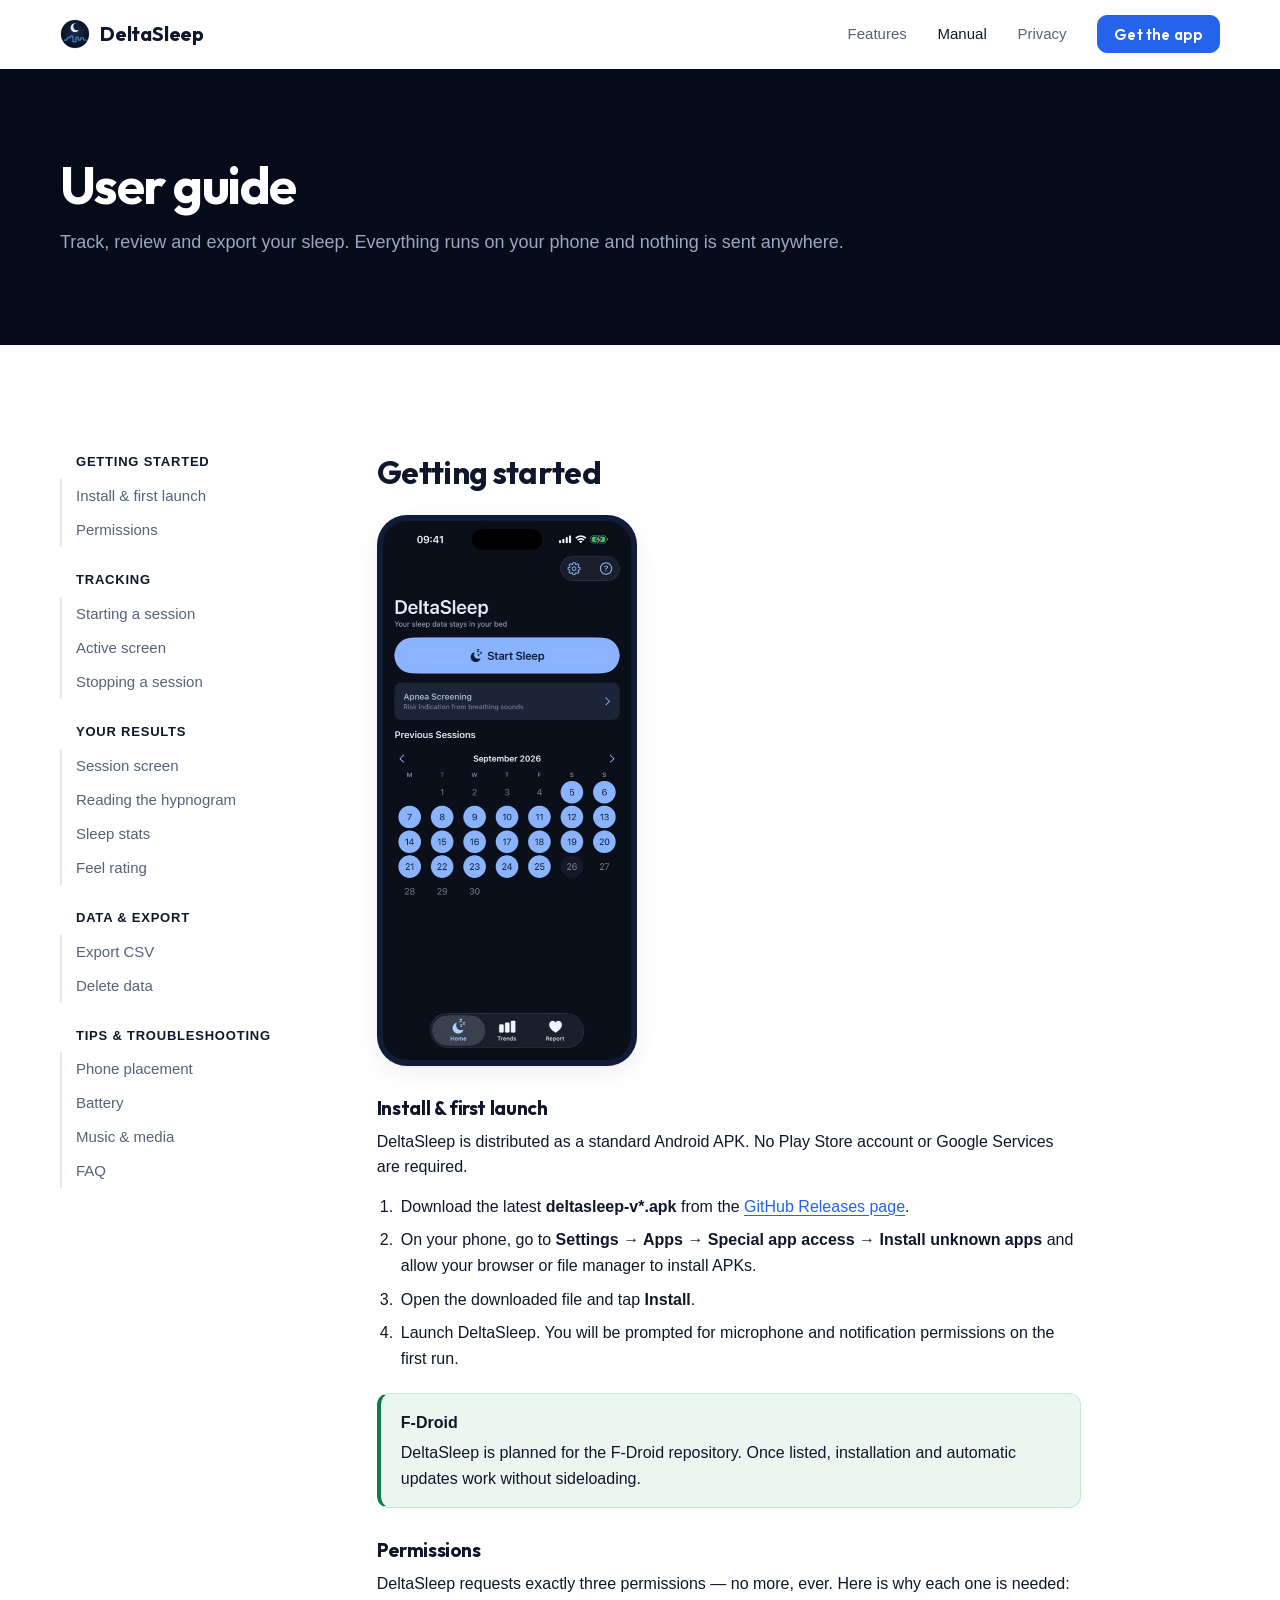
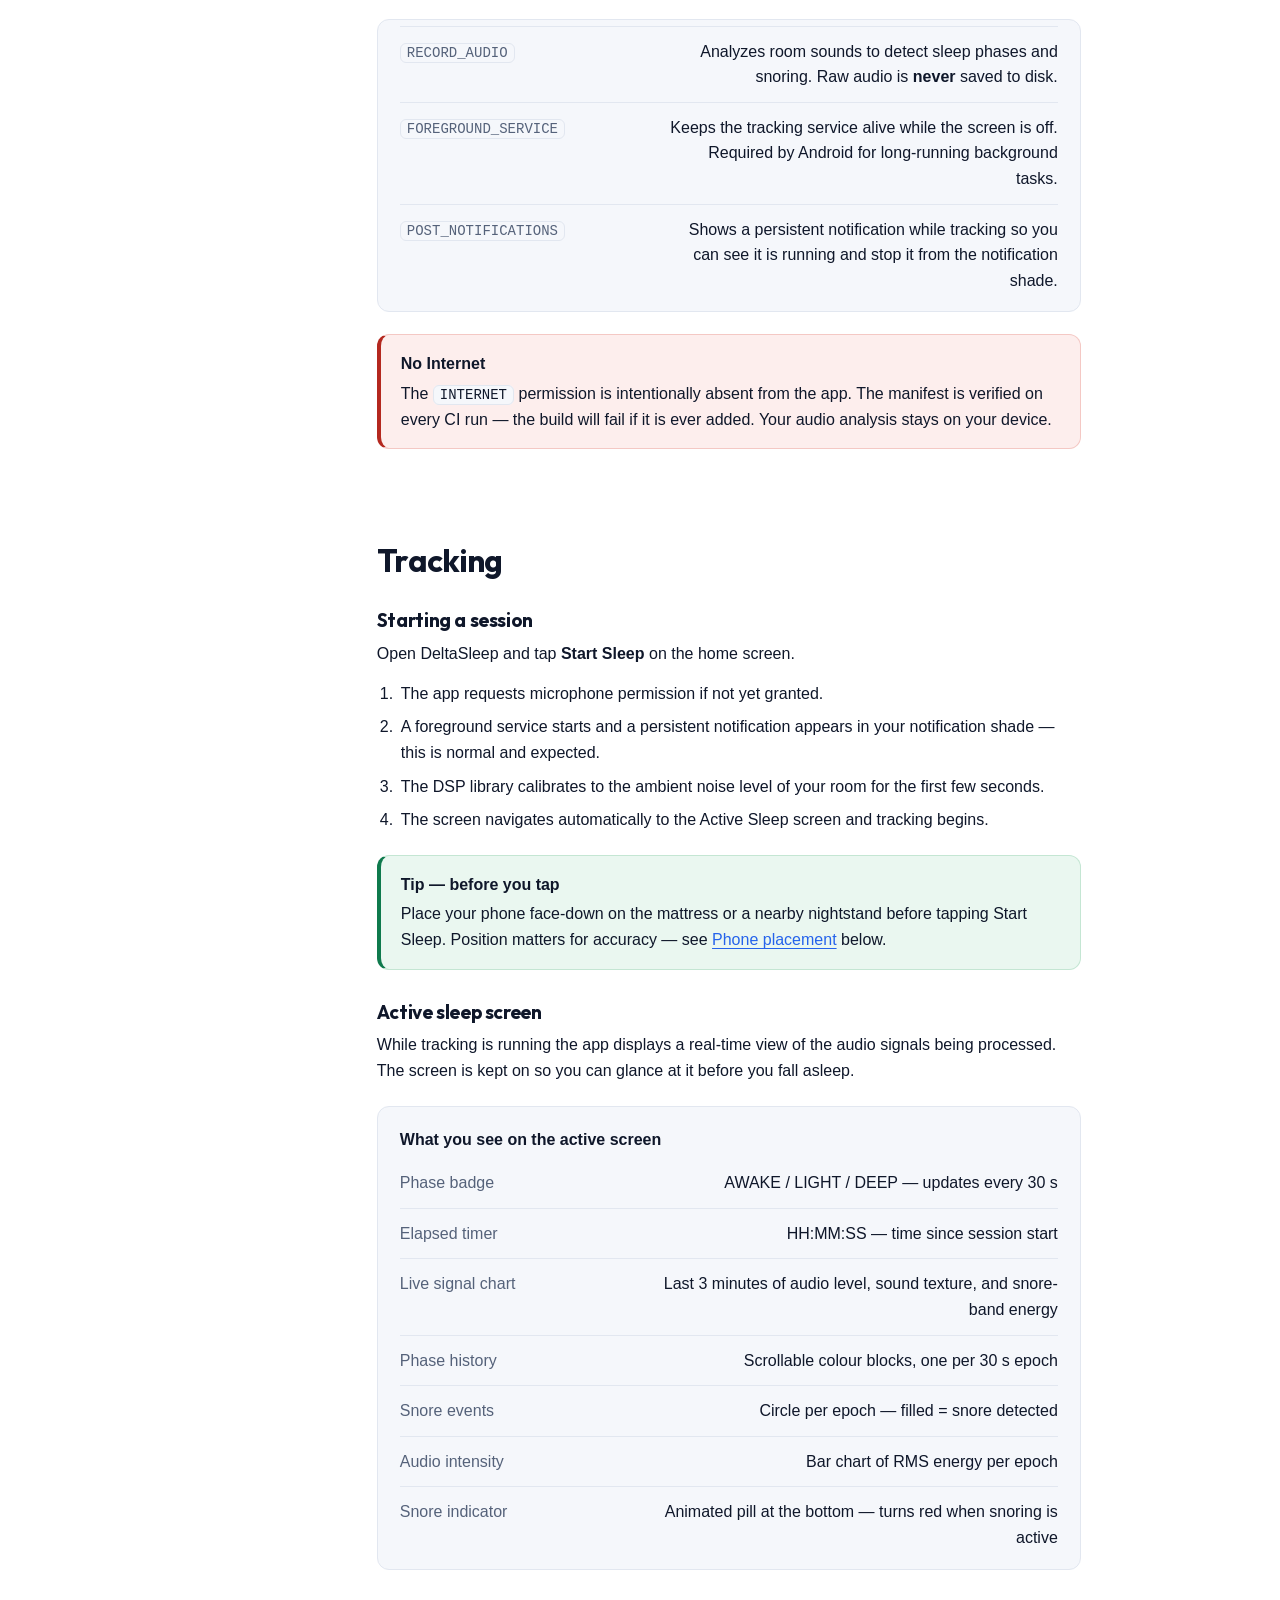
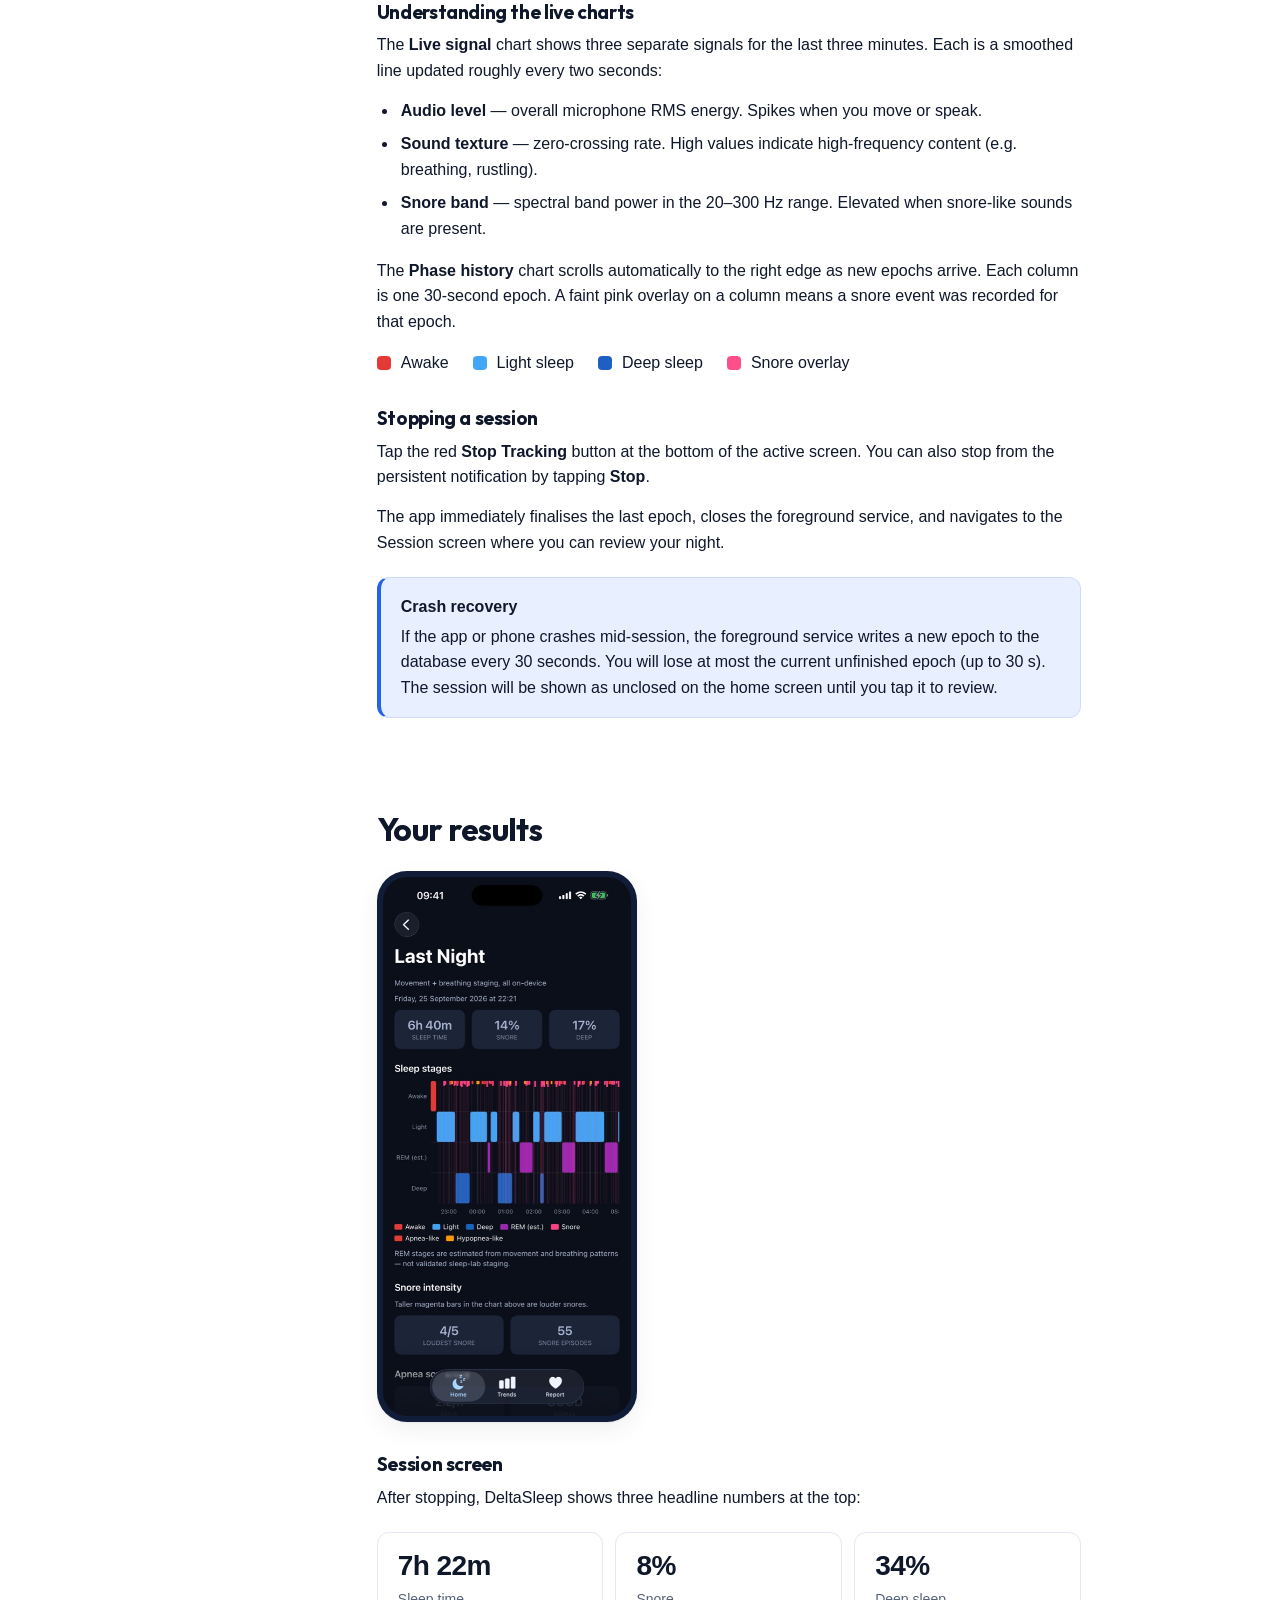
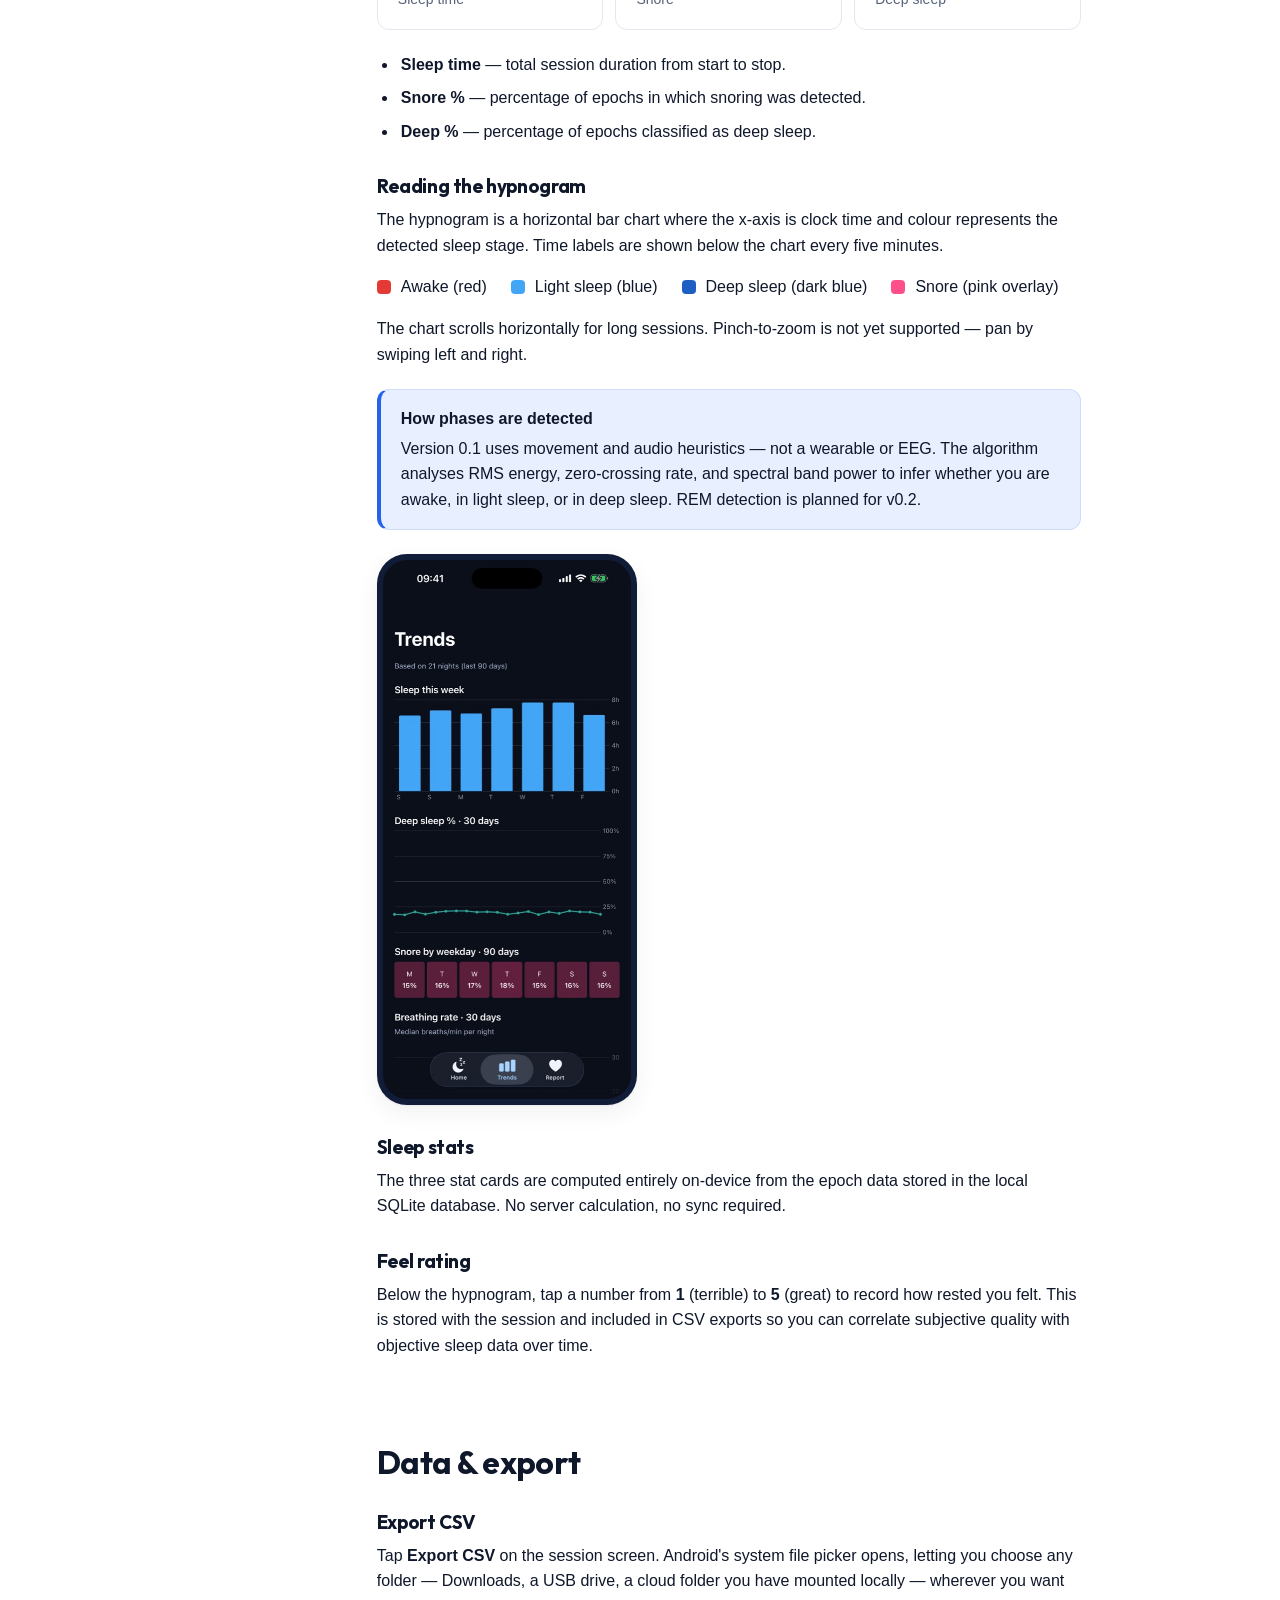
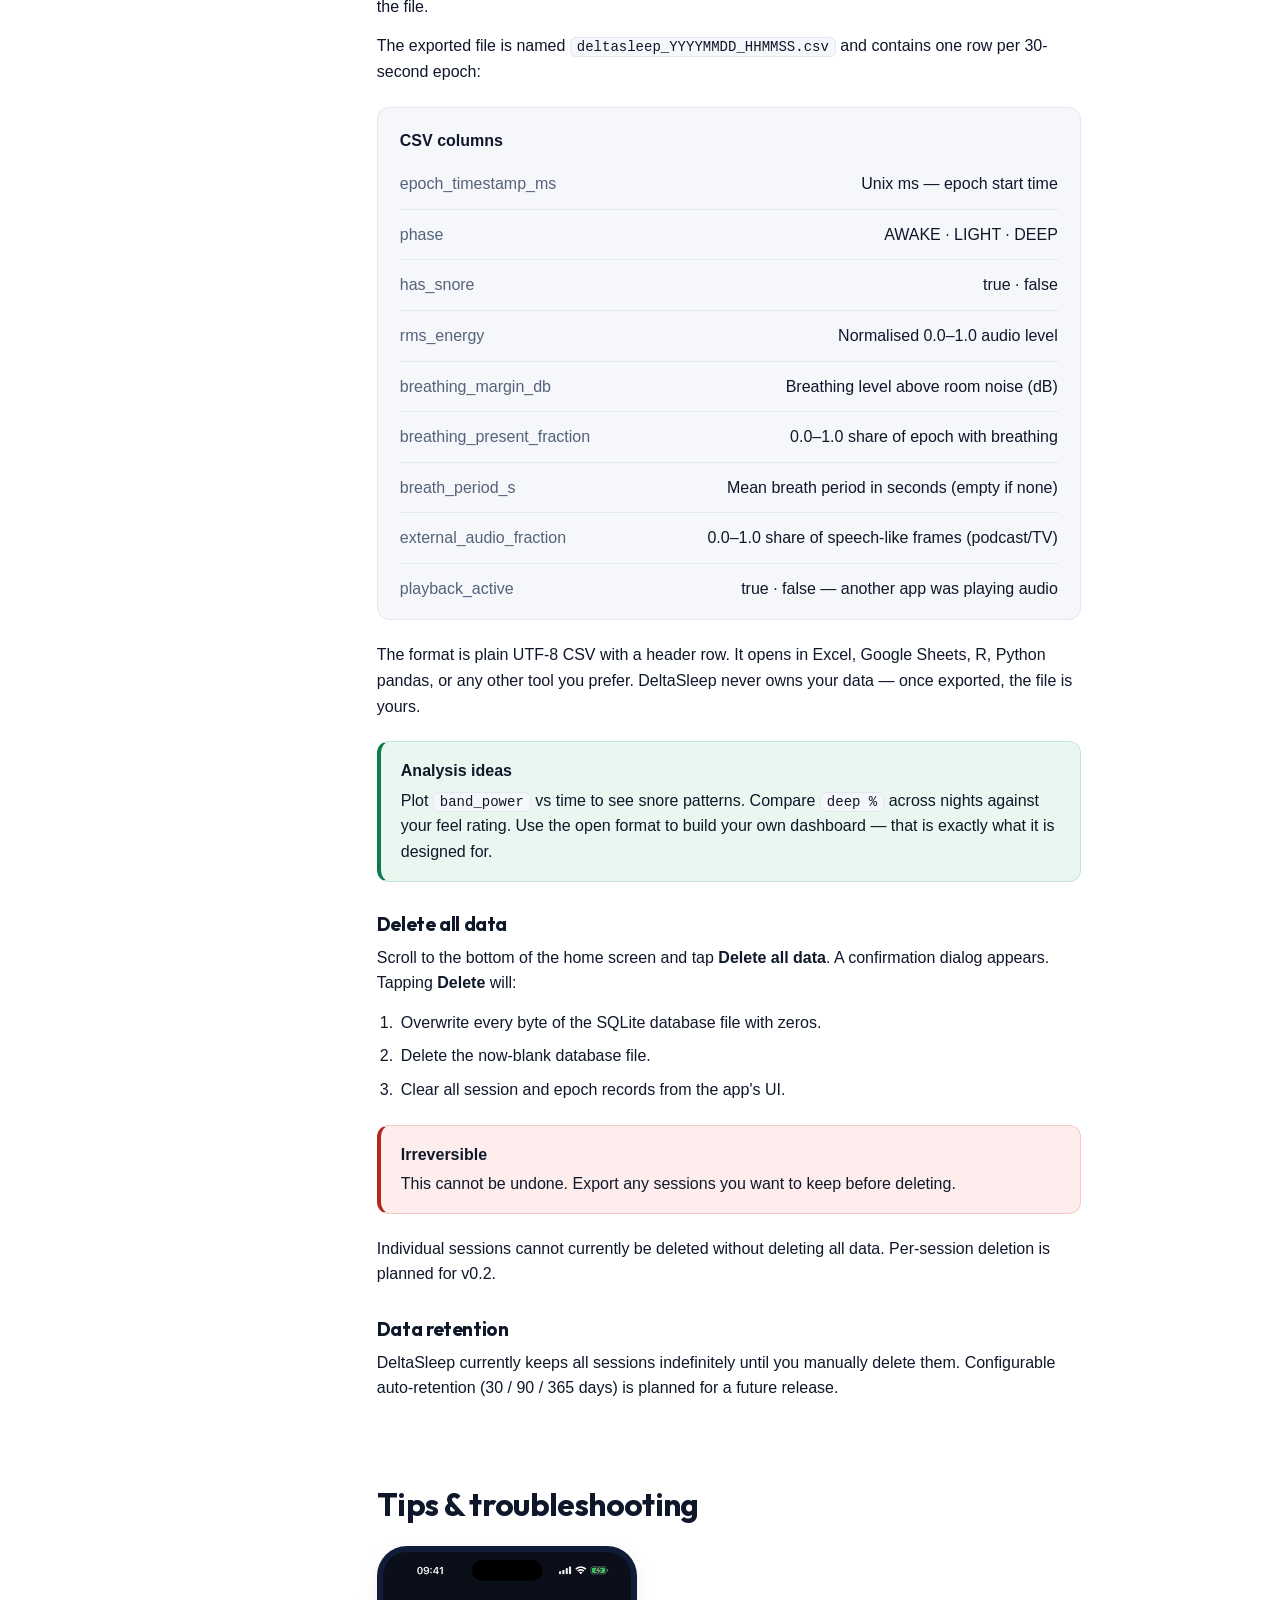
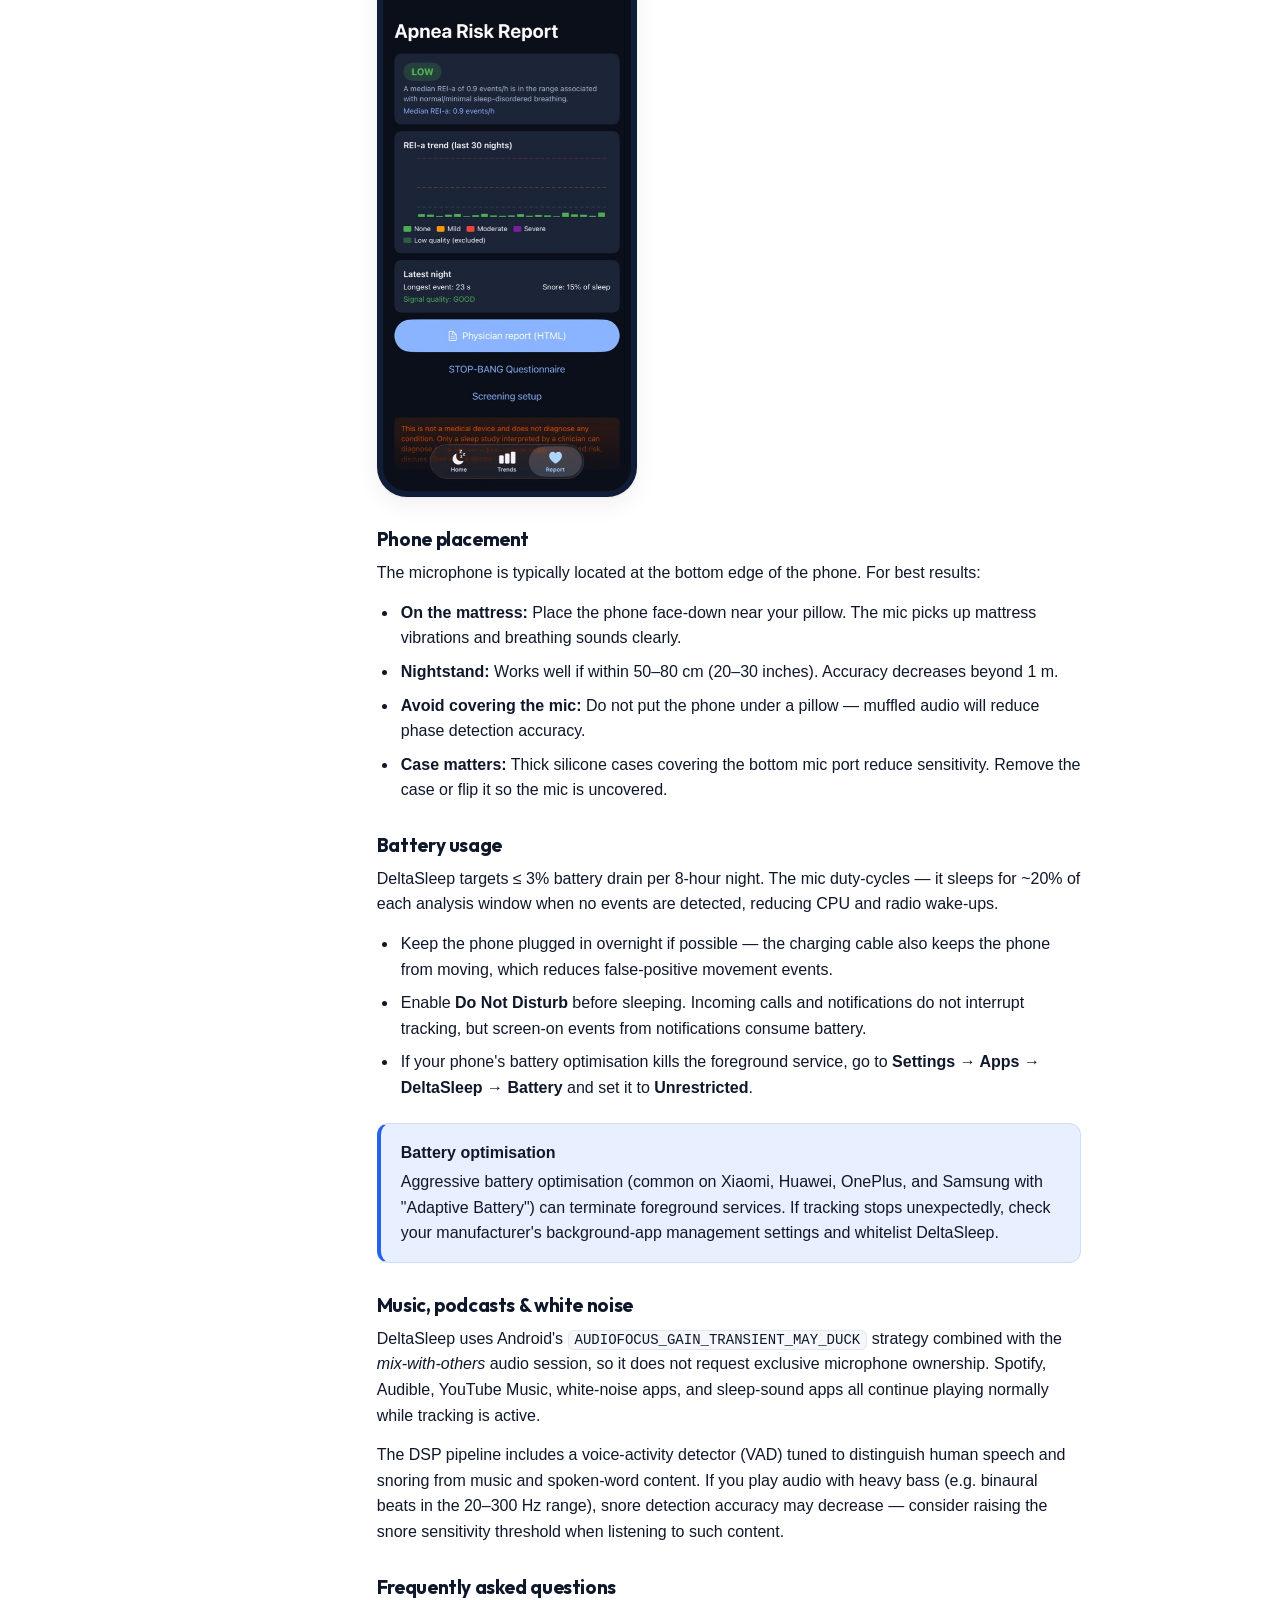
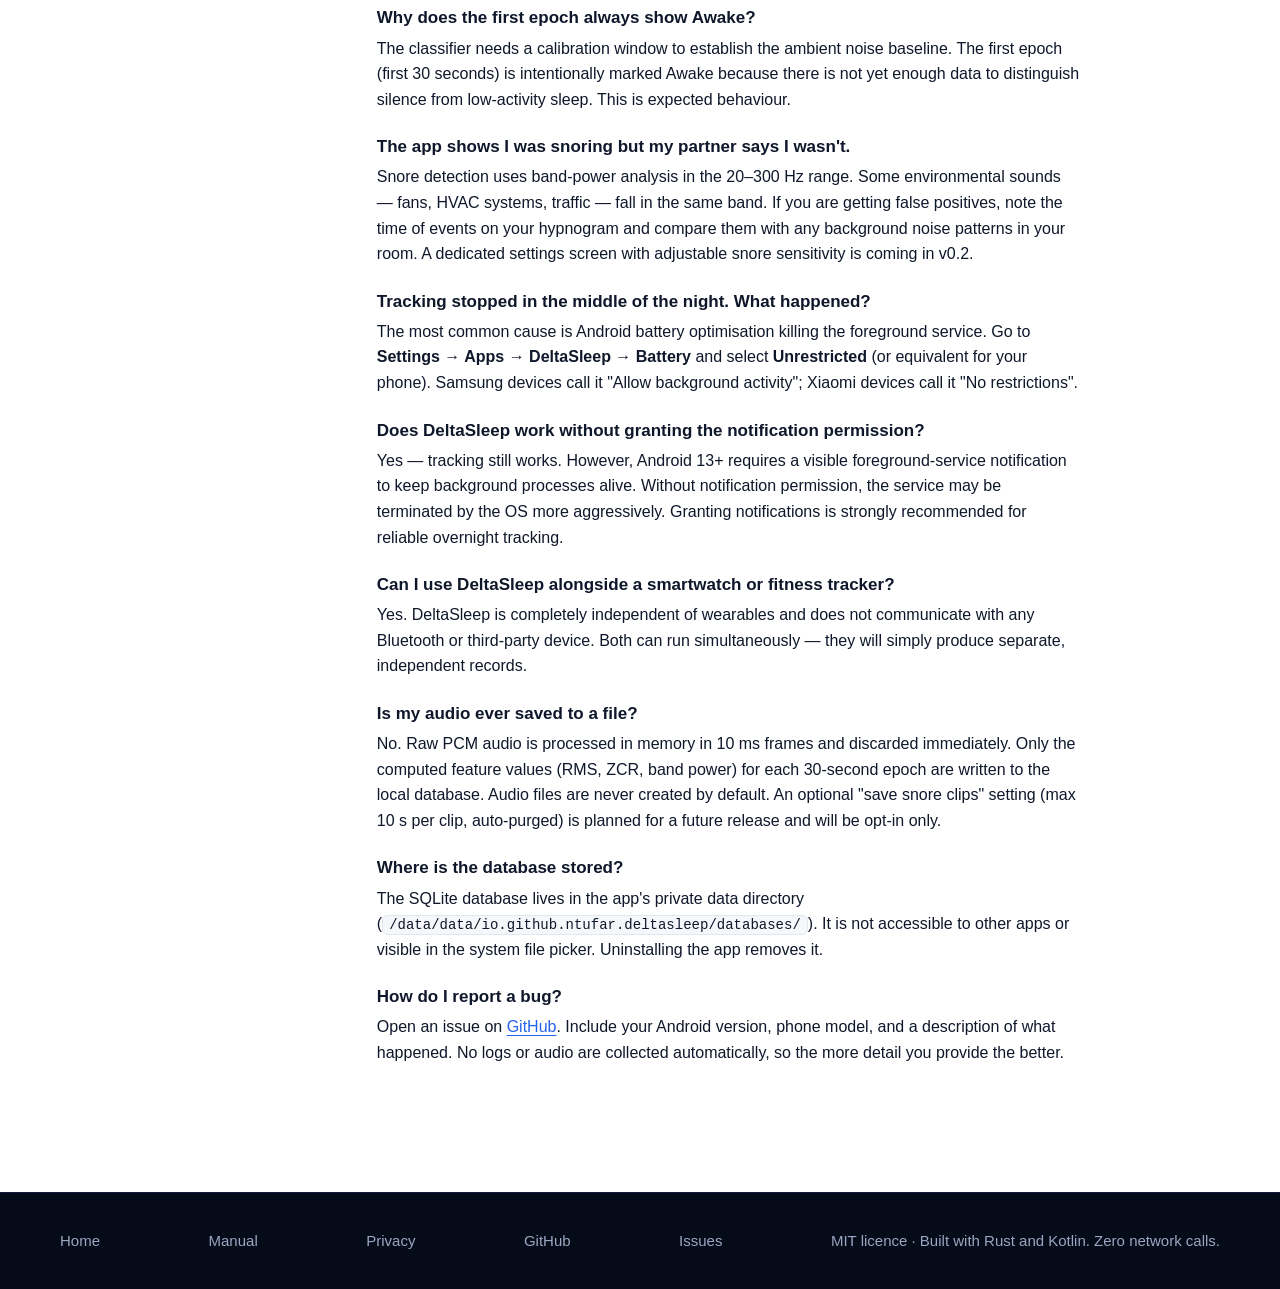
==== commit 7ab87357: "feat(web): restyle landing page and self-host display font" ====
--- a/web/manual.html
+++ b/web/manual.html
@@ -11,6 +11,7 @@
   <link rel="apple-touch-icon" href="apple-touch-icon.png" />
   <link rel="stylesheet" href="site.css" />
   <link rel="stylesheet" href="docs.css" />
+  <link rel="preload" href="fonts/outfit-700-latin.woff2" as="font" type="font/woff2" crossorigin />
   <script>document.documentElement.classList.add("js");</script>
 </head>
 <body>
--- a/web/site.css
+++ b/web/site.css
@@ -1,3 +1,33 @@
+/* Outfit, self-hosted (SIL OFL) — display face for headlines, wordmark, buttons. */
+@font-face {
+  font-family: "Outfit";
+  font-style: normal;
+  font-weight: 500;
+  font-display: swap;
+  src: url("fonts/outfit-500-latin.woff2") format("woff2");
+}
+@font-face {
+  font-family: "Outfit";
+  font-style: normal;
+  font-weight: 600;
+  font-display: swap;
+  src: url("fonts/outfit-600-latin.woff2") format("woff2");
+}
+@font-face {
+  font-family: "Outfit";
+  font-style: normal;
+  font-weight: 700;
+  font-display: swap;
+  src: url("fonts/outfit-700-latin.woff2") format("woff2");
+}
+@font-face {
+  font-family: "Outfit";
+  font-style: normal;
+  font-weight: 800;
+  font-display: swap;
+  src: url("fonts/outfit-800-latin.woff2") format("woff2");
+}
+
 :root {
   --navy-950: #050b18;
   --navy-900: #0a1326;
@@ -17,6 +47,7 @@
   --bad: #b4281f;
 
   --font: -apple-system, BlinkMacSystemFont, "Segoe UI", Roboto, "Helvetica Neue", Arial, sans-serif;
+  --font-display: "Outfit", -apple-system, BlinkMacSystemFont, "Segoe UI", Roboto, "Helvetica Neue", Arial, sans-serif;
   --mono: ui-monospace, SFMono-Regular, Menlo, Consolas, monospace;
 
   --wrap: 1160px;
@@ -51,15 +82,13 @@
 /* ---------- header ---------- */
 .header {
   position: sticky; top: 0; z-index: 50;
-  background: rgba(255, 255, 255, 0.86);
-  backdrop-filter: saturate(160%) blur(14px);
-  -webkit-backdrop-filter: saturate(160%) blur(14px);
+  background: #fff;
   border-bottom: 1px solid transparent;
   transition: border-color 200ms ease, box-shadow 200ms ease;
 }
 .header.scrolled { border-bottom-color: var(--line); }
 .header-in { display: flex; align-items: center; justify-content: space-between; gap: 24px; height: 68px; }
-.wordmark { display: inline-flex; align-items: center; gap: 10px; color: var(--ink); font-size: 1.125rem; font-weight: 700; letter-spacing: -0.01em; text-decoration: none; }
+.wordmark { display: inline-flex; align-items: center; gap: 10px; color: var(--ink); font-family: var(--font-display); font-size: 1.25rem; font-weight: 700; letter-spacing: -0.01em; text-decoration: none; }
 .wordmark:hover { color: var(--ink); }
 .wordmark img { width: 30px; height: 30px; border-radius: 8px; }
 .header nav { display: flex; align-items: center; gap: clamp(16px, 2.4vw, 32px); font-size: 0.9375rem; }
@@ -70,7 +99,7 @@
 .btn {
   display: inline-flex; align-items: center; justify-content: center; gap: 8px;
   min-height: 44px; padding: 0 20px;
-  font: inherit; font-size: 0.9375rem; font-weight: 600; line-height: 1; text-decoration: none; cursor: pointer;
+  font: inherit; font-family: var(--font-display); font-size: 0.9375rem; font-weight: 600; letter-spacing: 0.01em; line-height: 1; text-decoration: none; cursor: pointer;
   color: #fff; background: var(--accent); border: 1px solid var(--accent); border-radius: 10px;
   transition: background-color 160ms ease, border-color 160ms ease, color 160ms ease, transform 160ms ease;
 }
@@ -89,22 +118,22 @@
 .section { padding: var(--section) 0; }
 .section-alt { background: var(--bg-alt); border-block: 1px solid var(--line); }
 .on-dark { background: var(--navy-900); color: var(--on-dark); }
-.eyebrow { display: inline-block; margin-bottom: 14px; font-size: 0.8125rem; font-weight: 600; letter-spacing: 0.08em; text-transform: uppercase; color: var(--accent); }
-.on-dark .eyebrow { color: #8fb1ff; }
+.eyebrow { display: inline-block; margin-bottom: 10px; font-size: 0.9375rem; font-weight: 600; letter-spacing: 0; text-transform: none; color: var(--muted); }
+.on-dark .eyebrow { color: var(--on-dark-muted); }
 .section-head { max-width: 680px; margin-bottom: clamp(36px, 5vw, 56px); }
 .section-head.center { margin-inline: auto; text-align: center; }
-h1, h2, h3 { letter-spacing: -0.02em; line-height: 1.15; color: inherit; }
+h1, h2, h3 { font-family: var(--font-display); letter-spacing: -0.02em; line-height: 1.1; color: inherit; text-wrap: balance; }
 h2 { font-size: clamp(1.75rem, 1.2rem + 2vw, 2.5rem); font-weight: 700; }
 .section-head p { margin-top: 14px; font-size: 1.125rem; color: var(--muted); }
 .on-dark .section-head p { color: var(--on-dark-muted); }
 
 /* ---------- hero ---------- */
-.hero { position: relative; overflow: hidden; background: radial-gradient(900px 480px at 78% 30%, rgba(37, 99, 235, 0.28), transparent 70%), var(--navy-950); color: var(--on-dark); }
+.hero { position: relative; overflow: hidden; background: var(--navy-950); color: var(--on-dark); }
 .hero-in { display: grid; grid-template-columns: minmax(0, 1.1fr) minmax(0, 0.9fr); gap: clamp(32px, 5vw, 72px); align-items: center; padding-block: clamp(56px, 8vw, 104px) clamp(56px, 7vw, 96px); }
-.badge { display: inline-flex; align-items: center; gap: 8px; padding: 6px 14px; margin-bottom: 24px; font-size: 0.8125rem; font-weight: 500; color: var(--on-dark); background: rgba(255, 255, 255, 0.07); border: 1px solid rgba(255, 255, 255, 0.14); border-radius: 999px; }
+.badge { display: inline-flex; align-items: center; gap: 8px; padding: 7px 12px; margin-bottom: 24px; font-size: 0.8125rem; font-weight: 600; color: var(--on-dark); background: rgba(255, 255, 255, 0.07); border: 1px solid rgba(255, 255, 255, 0.14); border-radius: 8px; }
 .badge i { width: 7px; height: 7px; border-radius: 50%; background: #4ade80; box-shadow: 0 0 0 3px rgba(74, 222, 128, 0.2); }
 .hero h1 { font-size: clamp(2.375rem, 1.5rem + 3.6vw, 4rem); font-weight: 700; letter-spacing: -0.03em; line-height: 1.07; color: #fff; }
-.hero h1 em { font-style: normal; color: #8fb1ff; }
+.hero h1 em { font-style: normal; color: inherit; }
 .hero-lede { margin-top: 22px; max-width: 34em; font-size: clamp(1.0625rem, 1rem + 0.3vw, 1.25rem); color: var(--on-dark-muted); }
 .hero-actions { margin-top: 32px; display: flex; flex-wrap: wrap; gap: 12px; }
 .hero-meta { margin-top: 28px; display: flex; flex-wrap: wrap; gap: 8px 24px; list-style: none; font-size: 0.875rem; color: var(--on-dark-muted); }
@@ -119,19 +148,18 @@
 
 /* ---------- facts strip ---------- */
 .facts { border-bottom: 1px solid var(--line); }
-.facts-in { display: grid; grid-template-columns: repeat(4, 1fr); }
-.fact { padding: 28px 24px; border-left: 1px solid var(--line); }
-.fact:first-child { border-left: 0; padding-left: 0; }
-.fact b { display: block; font-size: 1.75rem; font-weight: 700; letter-spacing: -0.02em; line-height: 1.2; }
+.facts-in { display: grid; grid-template-columns: repeat(4, 1fr); gap: 24px 32px; }
+.fact { padding: 28px 0; }
+.fact b { display: block; font-family: var(--font-display); font-size: 1.75rem; font-weight: 700; letter-spacing: -0.02em; line-height: 1.2; font-variant-numeric: tabular-nums; }
 .fact span { font-size: 0.9375rem; color: var(--muted); }
 
 /* ---------- features ---------- */
-.grid3 { display: grid; grid-template-columns: repeat(3, minmax(0, 1fr)); gap: 20px; }
-.card { padding: 28px; background: var(--bg); border: 1px solid var(--line); border-radius: var(--radius-lg); }
-.card .icon { display: grid; place-items: center; width: 44px; height: 44px; margin-bottom: 20px; color: var(--accent); background: var(--accent-soft); border-radius: 11px; }
+.grid3 { display: grid; grid-template-columns: repeat(2, minmax(0, 1fr)); gap: 40px 48px; }
+.card { display: grid; grid-template-columns: 44px minmax(0, 1fr); gap: 8px 18px; padding: 0; background: transparent; border: 0; }
+.card .icon { display: grid; place-items: center; width: 44px; height: 44px; color: var(--accent); background: var(--accent-soft); border-radius: 12px; grid-row: span 2; }
 .card .icon svg { width: 22px; height: 22px; }
-.card h3 { font-size: 1.1875rem; font-weight: 650; margin-bottom: 8px; }
-.card p { color: var(--muted); font-size: 0.9875rem; }
+.card h3 { font-size: 1.1875rem; font-weight: 650; margin-bottom: 2px; align-self: end; }
+.card p { color: var(--muted); font-size: 0.9875rem; max-width: 36em; }
 
 /* ---------- screens ---------- */
 .screens { display: grid; grid-template-columns: repeat(4, minmax(0, 1fr)); gap: clamp(16px, 2.4vw, 32px); }
@@ -141,9 +169,8 @@
 .screen p { margin-top: 6px; font-size: 0.9375rem; color: var(--muted); }
 
 /* ---------- flow ---------- */
-.flow { list-style: none; display: grid; grid-template-columns: repeat(4, minmax(0, 1fr)); gap: 24px; counter-reset: flow; }
-.flow li { position: relative; padding-top: 28px; border-top: 2px solid var(--navy-700); counter-increment: flow; }
-.flow li::before { content: "0" counter(flow); position: absolute; top: -13px; left: 0; padding-right: 12px; background: var(--navy-900); font-family: var(--mono); font-size: 0.8125rem; font-weight: 600; color: #8fb1ff; }
+.flow { list-style: none; display: grid; grid-template-columns: repeat(2, minmax(0, 1fr)); gap: 36px 48px; }
+.flow li { position: relative; padding-top: 0; }
 .flow h3 { font-size: 1.125rem; font-weight: 650; color: #fff; margin-bottom: 8px; }
 .flow p { font-size: 0.9375rem; color: var(--on-dark-muted); }
 
@@ -151,7 +178,7 @@
 .verify { display: grid; grid-template-columns: minmax(0, 0.9fr) minmax(0, 1.1fr); gap: clamp(32px, 6vw, 80px); align-items: center; }
 .verify .section-head { margin-bottom: 0; }
 .verify-note { margin-top: 20px; font-size: 0.9375rem; color: var(--muted); }
-.console { background: var(--navy-950); color: var(--on-dark); border-radius: var(--radius-lg); box-shadow: var(--shadow); overflow: hidden; }
+.console { background: var(--navy-950); color: var(--on-dark); border: 1px solid var(--navy-700); border-radius: var(--radius-lg); overflow: hidden; }
 .console-bar { display: flex; align-items: center; gap: 8px; padding: 12px 18px; background: var(--navy-800); font-size: 0.8125rem; color: var(--on-dark-muted); }
 .console-bar i { width: 10px; height: 10px; border-radius: 50%; background: #34425f; }
 .console-bar span { margin-left: 8px; }
@@ -185,7 +212,7 @@
 .cta-actions { margin-top: 32px; display: flex; flex-wrap: wrap; justify-content: center; gap: 12px; }
 .cta-note { margin-top: 20px !important; font-size: 0.875rem !important; }
 .cta code { color: var(--on-dark); }
-.cta { background: radial-gradient(700px 320px at 50% 0%, rgba(37, 99, 235, 0.3), transparent 70%), var(--navy-950); }
+.cta { background: var(--navy-950); }
 
 /* ---------- footer ---------- */
 .footer { background: var(--navy-950); color: var(--on-dark-muted); border-top: 1px solid var(--navy-800); font-size: 0.9375rem; }
@@ -217,8 +244,7 @@
   .flow { grid-template-columns: repeat(2, minmax(0, 1fr)); row-gap: 40px; }
   .verify, .stack { grid-template-columns: minmax(0, 1fr); }
   .facts-in { grid-template-columns: repeat(2, 1fr); }
-  .fact:nth-child(3) { border-left: 0; padding-left: 0; }
-  .fact:nth-child(n+3) { border-top: 1px solid var(--line); }
+  .fact { padding: 4px 0; }
 }
 @media (max-width: 640px) {
   .header nav a:not(.btn) { display: none; }
--- a/web/docs.css
+++ b/web/docs.css
@@ -1,5 +1,5 @@
 /* Document pages: manual and privacy. Built on the tokens in site.css. */
-.doc-head { background: radial-gradient(800px 320px at 80% 0%, rgba(37, 99, 235, 0.28), transparent 70%), var(--navy-950); color: var(--on-dark); padding: clamp(48px, 7vw, 88px) 0; }
+.doc-head { background: var(--navy-950); color: var(--on-dark); padding: clamp(48px, 7vw, 88px) 0; }
 .doc-head h1 { font-size: clamp(2.125rem, 1.5rem + 2.6vw, 3.25rem); font-weight: 700; letter-spacing: -0.03em; color: #fff; }
 .doc-head p { margin-top: 14px; max-width: 46em; font-size: 1.125rem; color: var(--on-dark-muted); }
 .doc-body { padding: var(--section) var(--gutter); max-width: calc(var(--wrap) + 2 * var(--gutter)); margin: 0 auto; }
